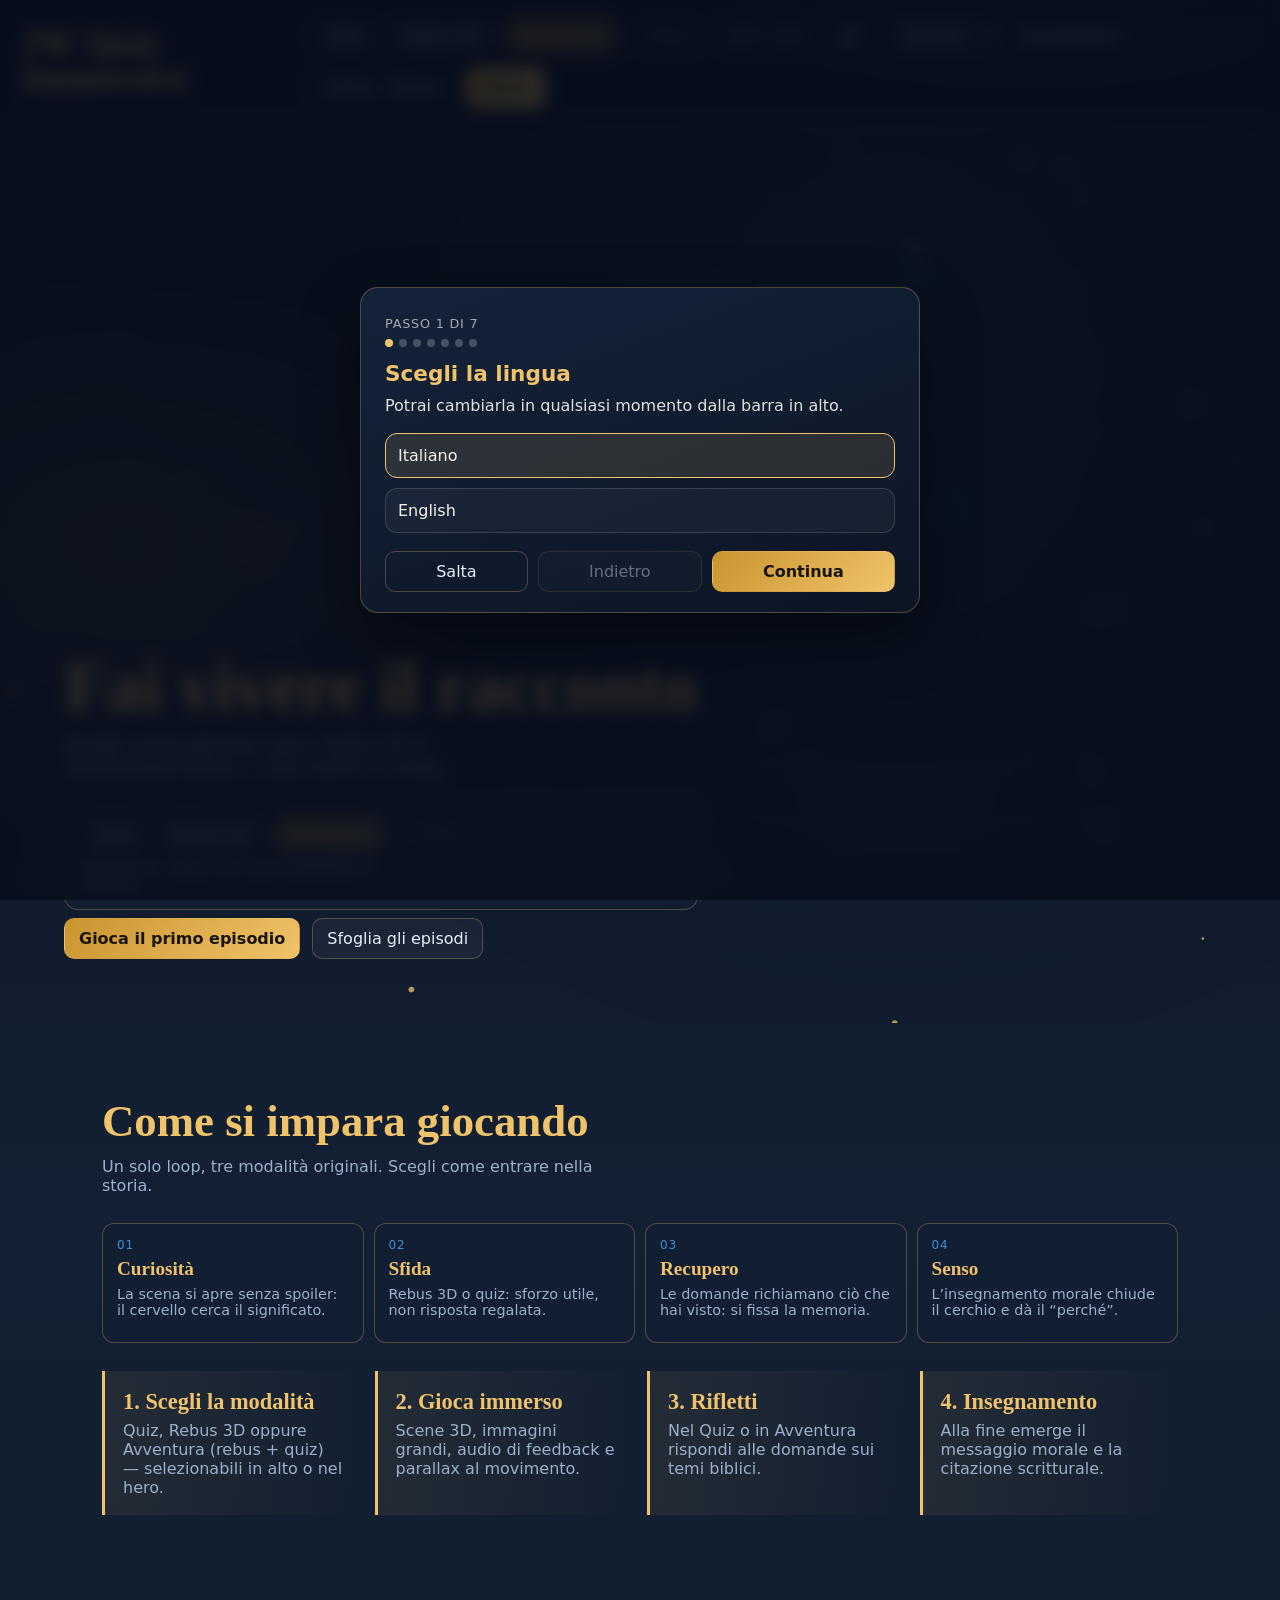
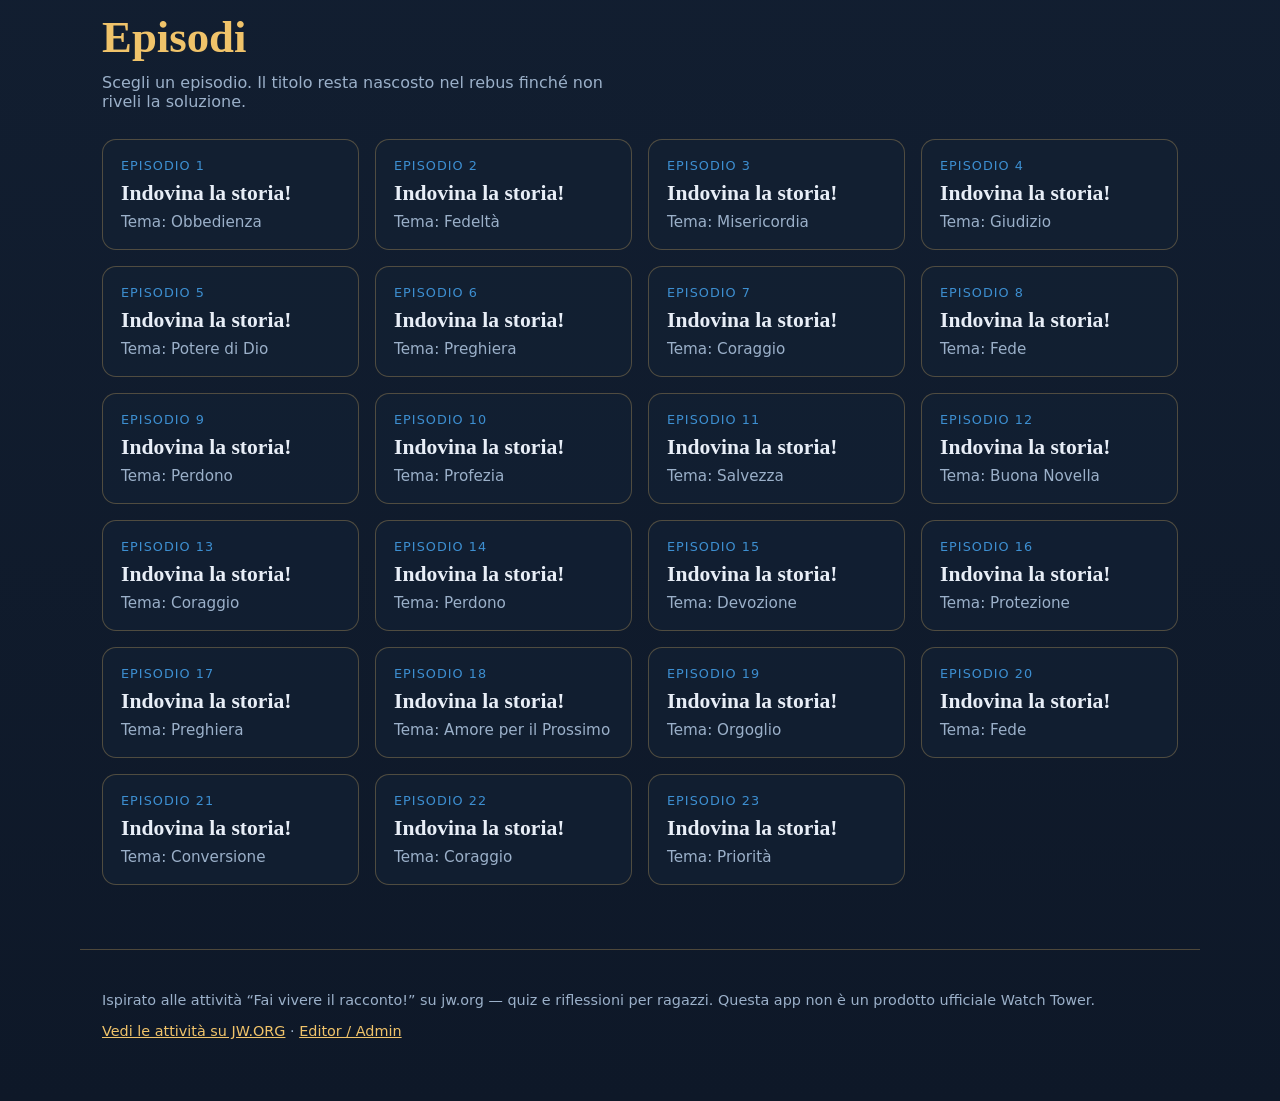
==== webapp/index.html @ 53f79b90 "feat(onboarding+brand): navigazione + identity cross-surface Co-authored-by: Cursor <cursoragent@cur" ====
<!DOCTYPE html>
<html lang="it">
<head>
  <meta charset="UTF-8" />
  <meta name="viewport" content="width=device-width, initial-scale=1.0" />
  <meta name="description" content="JW Quiz Immersive — storie bibliche animate, quiz e insegnamenti morali." />
  <link rel="icon" href="favicon.svg" type="image/svg+xml" />
  <title>JW Quiz Immersive</title>

  <!-- ========== FONTS — system stack (HITL B3:A, no CDN) ========== -->

  <!-- ========== IMPORT MAP — Three.js ESM via CDN ========== -->
  <script type="importmap">
  {
    "imports": {
      "three": "https://unpkg.com/three@0.160.0/build/three.module.js"
    }
  }
  </script>

  <style>
    /* ========== THEME TOKENS — customize palette here ========== */
    :root {
      --bg-deep: #0b1220;
      --bg-mid: #132033;
      --ink: #e8eef7;
      --muted: #9bb0c9;
      --brand: #f0c36a;
      --brand-soft: #d4a24a;
      --accent: #3d8fd1;
      --ok: #3cb371;
      --bad: #e05a5a;
      --line: rgba(240, 195, 106, 0.28);
      --panel: rgba(19, 32, 51, 0.82);
      --font-display: Georgia, "Times New Roman", serif;
      --font-body: system-ui, "Segoe UI", Roboto, sans-serif;
      --ease: cubic-bezier(0.22, 1, 0.36, 1);
      --max: 1120px;
    }

    * { box-sizing: border-box; }
    html { scroll-behavior: smooth; }
    body {
      margin: 0;
      color: var(--ink);
      font-family: var(--font-body);
      background:
        radial-gradient(1200px 700px at 80% -10%, rgba(61, 143, 209, 0.18), transparent 55%),
        radial-gradient(900px 600px at 10% 20%, rgba(240, 195, 106, 0.12), transparent 50%),
        linear-gradient(180deg, var(--bg-deep), var(--bg-mid) 45%, #0e1828);
      min-height: 100vh;
      overflow-x: hidden;
    }

    a { color: inherit; text-decoration: none; }
    button, select { font: inherit; }

    /* ========== LAYOUT ========== */
    .topnav {
      position: sticky;
      top: 0;
      z-index: 40;
      display: flex;
      gap: 12px;
      align-items: center;
      justify-content: space-between;
      padding: 14px 22px;
      backdrop-filter: blur(12px);
      background: rgba(11, 18, 32, 0.72);
      border-bottom: 1px solid var(--line);
    }
    .brand {
      font-family: var(--font-display);
      font-size: clamp(1.6rem, 3vw, 2.2rem);
      font-weight: 700;
      letter-spacing: 0.02em;
      color: var(--brand);
      line-height: 1;
    }
    .nav-actions { display: flex; gap: 10px; align-items: center; flex-wrap: wrap; }
    .select, .btn {
      border-radius: 10px;
      border: 1px solid var(--line);
      background: rgba(255,255,255,0.04);
      color: var(--ink);
      padding: 10px 14px;
      cursor: pointer;
      transition: transform 0.2s var(--ease), background 0.2s var(--ease), border-color 0.2s;
    }
    .btn:hover { transform: translateY(-1px); border-color: var(--brand); }
    .btn:active { transform: translateY(0); }
    .btn-primary {
      background: linear-gradient(135deg, #c9942e, #f0c36a);
      color: #1a1408;
      border-color: transparent;
      font-weight: 700;
    }
    .btn-ghost { background: transparent; }
    .btn:disabled { opacity: 0.45; cursor: not-allowed; transform: none; }

    /* ========== HERO ========== */
    .hero {
      position: relative;
      min-height: 100svh;
      display: grid;
      place-items: end start;
      padding: clamp(24px, 5vw, 64px);
      overflow: hidden;
    }
    #webglCanvas, #fallbackCanvas {
      position: absolute;
      inset: 0;
      width: 100%;
      height: 100%;
      display: block;
      z-index: 0;
    }
    #fallbackCanvas { display: none; }
    body.fallback-3d #webglCanvas { display: none; }
    body.fallback-3d #fallbackCanvas { display: block; }

    .hero-copy {
      position: relative;
      z-index: 2;
      max-width: 640px;
      animation: riseIn 0.9s var(--ease) both;
    }
    .hero-copy h1 {
      margin: 0 0 12px;
      font-family: var(--font-display);
      font-size: clamp(2.4rem, 7vw, 4.4rem);
      line-height: 0.98;
      color: var(--brand);
      text-shadow: 0 8px 40px rgba(0,0,0,0.45);
    }
    .hero-copy p {
      margin: 0 0 22px;
      font-size: clamp(1rem, 2.2vw, 1.2rem);
      color: var(--muted);
      max-width: 36ch;
    }
    .cta-row { display: flex; gap: 12px; flex-wrap: wrap; }

    /* ========== SECTIONS ========== */
    .section {
      position: relative;
      z-index: 2;
      max-width: var(--max);
      margin: 0 auto;
      padding: 72px 22px 24px;
    }
    .section h2 {
      margin: 0 0 10px;
      font-family: var(--font-display);
      font-size: clamp(2rem, 4vw, 2.8rem);
      color: var(--brand);
    }
    .section > .lead {
      margin: 0 0 28px;
      color: var(--muted);
      max-width: 52ch;
    }

    .story-grid {
      display: grid;
      grid-template-columns: repeat(auto-fill, minmax(240px, 1fr));
      gap: 16px;
    }
    .story-tile {
      appearance: none;
      text-align: left;
      padding: 18px;
      border-radius: 14px;
      border: 1px solid var(--line);
      background: var(--panel);
      color: var(--ink);
      cursor: pointer;
      opacity: 0;
      transform: translateY(24px);
      transition: transform 0.25s var(--ease), border-color 0.25s, background 0.25s;
    }
    .story-tile.is-visible {
      opacity: 1;
      transform: translateY(0);
      transition: opacity 0.6s var(--ease), transform 0.6s var(--ease), border-color 0.25s, background 0.25s;
    }
    .story-tile:hover {
      border-color: var(--brand);
      background: rgba(240, 195, 106, 0.08);
      transform: translateY(-3px);
    }
    .story-tile .ep {
      display: block;
      font-size: 0.8rem;
      letter-spacing: 0.08em;
      text-transform: uppercase;
      color: var(--accent);
      margin-bottom: 8px;
    }
    .story-tile strong {
      display: block;
      font-family: var(--font-display);
      font-size: 1.35rem;
      margin-bottom: 6px;
    }
    .story-tile .theme { color: var(--muted); font-size: 0.95rem; }

    .how-list {
      display: grid;
      gap: 14px;
      grid-template-columns: repeat(auto-fit, minmax(220px, 1fr));
    }
    .how-item {
      padding: 18px;
      border-left: 3px solid var(--brand);
      background: linear-gradient(90deg, rgba(240,195,106,0.08), transparent);
      opacity: 0;
      transform: translateX(-16px);
    }
    .how-item.is-visible {
      opacity: 1;
      transform: none;
      transition: opacity 0.7s var(--ease), transform 0.7s var(--ease);
    }
    .how-item h3 {
      margin: 0 0 6px;
      font-family: var(--font-display);
      font-size: 1.4rem;
      color: var(--brand);
    }
    .how-item p { margin: 0; color: var(--muted); }

    /* ========== REBUS 3D STAGE ========== */
    /* Board fills the theater 1fr row; camera (JS) fits all 8 plates. */
    .rebus-act {
      width: min(1280px, 100%);
      max-width: 100%;
      height: 100%;
      min-height: 0;
      align-self: stretch;
      display: grid;
      grid-template-rows: auto minmax(220px, 1fr) auto auto auto;
      gap: 10px;
      justify-items: stretch;
    }
    .rebus-act > .act {
      justify-self: center;
      width: min(52rem, 100%);
    }
    .rebus-act > .act h2 {
      font-size: clamp(1.15rem, 2.4vw, 1.75rem);
      margin: 0 0 4px;
    }
    .rebus-act > .act .scripture,
    .rebus-act > .act p { margin: 0; }
    .rebus-viewport {
      position: relative;
      width: 100%;
      height: 100%;
      min-height: 220px;
      border-radius: 18px;
      border: 1px solid var(--line);
      overflow: hidden;
      background:
        radial-gradient(600px 280px at 50% 20%, rgba(61,143,209,0.22), transparent 70%),
        rgba(0,0,0,0.35);
      box-shadow: inset 0 0 80px rgba(0,0,0,0.35);
    }
    .rebus-viewport::before {
      content: "";
      position: absolute;
      inset: 0;
      z-index: 0;
      background: url("assets/theater-atmosphere.png") center/cover no-repeat;
      opacity: 0.38;
      pointer-events: none;
      filter: saturate(1.05) contrast(1.05);
    }
    #rebusCanvas, #rebusFallback {
      position: absolute;
      inset: 0;
      width: 100%;
      height: 100%;
      z-index: 1;
    }
    #rebusCanvas {
      display: block;
      touch-action: none;
    }
    #rebusFallback { display: none; }
    .rebus-act.is-fallback #rebusCanvas { display: none; }
    .rebus-act.is-fallback #rebusFallback { display: grid; }
    #rebusFallback {
      grid-template-columns: repeat(4, minmax(0, 1fr));
      grid-template-rows: repeat(2, minmax(0, 1fr));
      gap: clamp(8px, 1.2vw, 16px);
      padding: clamp(10px, 1.8vw, 20px);
      touch-action: manipulation;
    }
    @media (max-width: 560px) {
      #rebusFallback {
        grid-template-columns: repeat(2, minmax(0, 1fr));
        grid-template-rows: repeat(4, minmax(0, 1fr));
      }
    }
    .rebus-card {
      min-width: 0;
      min-height: 0;
      width: 100%;
      height: 100%;
      border-radius: 14px;
      border: 1px solid var(--line);
      background: rgba(255,255,255,0.08);
      display: grid;
      place-items: center;
      cursor: pointer;
      overflow: hidden;
      transform-style: preserve-3d;
      animation: floatY 3s ease-in-out infinite;
      transition: transform 0.25s var(--ease), box-shadow 0.25s, border-color 0.25s;
    }
    .rebus-card:hover { border-color: var(--brand); transform: translateY(-4px) scale(1.04); }
    .rebus-card img {
      width: 88%;
      height: 88%;
      object-fit: contain;
      pointer-events: none;
      filter: contrast(1.08) saturate(1.12) drop-shadow(0 8px 16px rgba(0,0,0,0.35));
      image-rendering: auto;
    }
    .rebus-card.is-hint-pulse {
      border-color: #f0c36a;
      box-shadow: 0 0 0 2px rgba(240,195,106,0.35), 0 10px 28px rgba(240,195,106,0.25);
      animation: hintPulse 0.6s ease-in-out infinite alternate, floatY 3s ease-in-out infinite;
    }
    .rebus-card.is-reveal-pop { animation: revealPop 0.55s var(--ease) both; }
    @keyframes hintPulse {
      from { filter: brightness(1); }
      to { filter: brightness(1.25); }
    }
    @keyframes revealPop {
      0% { transform: scale(0.7) rotateY(70deg); opacity: 0.2; }
      100% { transform: scale(1) rotateY(0); opacity: 1; }
    }
    .rebus-toolbar {
      display: flex;
      flex-wrap: wrap;
      gap: 10px;
      justify-content: center;
      justify-self: center;
    }
    .btn-reveal { border-color: rgba(61,143,209,0.55); color: #9fd0ff; }
    .btn-hint { border-color: rgba(240,195,106,0.55); color: var(--brand); }
    .btn-solution { border-color: rgba(226,125,0,0.55); color: #ffb86b; }
    .rebus-caption {
      min-height: 1.4em;
      color: var(--muted);
      font-weight: 600;
      text-align: center;
      max-width: 52ch;
      justify-self: center;
    }
    .rebus-solution {
      width: min(720px, 100%);
      justify-self: center;
      text-align: left;
      padding: 14px 16px;
      border-radius: 12px;
      border: 1px solid var(--line);
      background: rgba(240,195,106,0.08);
      animation: riseIn 0.45s var(--ease) both;
    }
    .rebus-solution h3 { margin: 0 0 8px; color: var(--brand); font-family: var(--font-display); }
    .rebus-solution p { margin: 0 0 8px; color: var(--ink); }
    .rebus-solution .quote { color: var(--muted); font-style: italic; border-left: 3px solid var(--accent); padding-left: 10px; }

    /* ========== STORY THEATER (game stage) ========== */
    .theater {
      position: fixed;
      inset: 0;
      z-index: 60;
      display: none;
      grid-template-rows: auto 1fr auto;
      background:
        radial-gradient(800px 400px at 50% 0%, rgba(61,143,209,0.2), transparent 60%),
        rgba(8, 12, 20, 0.96);
      backdrop-filter: blur(8px);
    }
    .theater.is-open { display: grid; animation: fadeIn 0.35s var(--ease); }
    .theater-bar {
      display: flex;
      justify-content: space-between;
      gap: 12px;
      align-items: center;
      padding: 14px 18px;
      border-bottom: 1px solid var(--line);
      flex-wrap: wrap;
    }
    .theater-meta { color: var(--muted); font-size: 0.95rem; }
    .theater-meta strong { color: var(--brand); }
    .progress-track {
      height: 4px;
      background: rgba(255,255,255,0.08);
      border-radius: 999px;
      overflow: hidden;
      width: min(280px, 40vw);
    }
    .progress-fill {
      height: 100%;
      width: 0%;
      background: linear-gradient(90deg, var(--accent), var(--brand));
      transition: width 0.4s var(--ease);
    }

    .theater-stage {
      position: relative;
      overflow: auto;
      min-height: 0;
      padding: 12px 14px 16px;
      display: grid;
      justify-items: center;
      align-items: start;
    }
    .theater-stage.is-rebus {
      overflow: hidden;
      align-items: stretch;
    }
    .act {
      width: min(720px, 100%);
      text-align: center;
      animation: riseIn 0.55s var(--ease) both;
    }
    .act h2 {
      margin: 0 0 10px;
      font-family: var(--font-display);
      font-size: clamp(1.8rem, 4vw, 2.6rem);
      color: var(--brand);
    }
    .act .scripture {
      color: var(--accent);
      margin: 0 0 16px;
      font-size: 0.95rem;
      letter-spacing: 0.04em;
    }
    .act p { color: var(--muted); line-height: 1.55; margin: 0 0 18px; }

    .symbol-orbit {
      position: relative;
      width: min(320px, 70vw);
      height: min(320px, 70vw);
      margin: 10px auto 24px;
      border-radius: 50%;
      border: 1px dashed rgba(240,195,106,0.25);
    }
    .symbol {
      position: absolute;
      top: 50%;
      left: 50%;
      width: 56px;
      height: 56px;
      margin: -28px;
      border-radius: 14px;
      display: grid;
      place-items: center;
      font-size: 1.6rem;
      background: rgba(255,255,255,0.06);
      border: 1px solid var(--line);
      animation: floatY 3.2s ease-in-out infinite;
      will-change: transform;
    }

    .choices { display: grid; gap: 10px; margin-top: 8px; }
    .choice {
      text-align: left;
      padding: 14px 16px;
      border-radius: 12px;
      border: 1px solid var(--line);
      background: rgba(255,255,255,0.04);
      color: var(--ink);
      cursor: pointer;
      transition: border-color 0.2s, background 0.2s, transform 0.2s var(--ease);
    }
    .choice:hover:not(:disabled) {
      border-color: var(--brand);
      transform: translateX(4px);
    }
    .choice.is-correct {
      border-color: var(--ok);
      background: rgba(60, 179, 113, 0.15);
    }
    .choice.is-wrong {
      border-color: var(--bad);
      background: rgba(224, 90, 90, 0.12);
    }
    .feedback {
      min-height: 1.4em;
      margin: 14px 0 0;
      font-weight: 600;
    }
    .feedback.ok { color: var(--ok); }
    .feedback.bad { color: var(--bad); }

    .moral-box {
      margin-top: 18px;
      padding: 18px;
      border-radius: 14px;
      border: 1px solid var(--line);
      background: linear-gradient(160deg, rgba(240,195,106,0.12), rgba(61,143,209,0.08));
      text-align: left;
    }
    .moral-box h3 {
      margin: 0 0 8px;
      font-family: var(--font-display);
      color: var(--brand);
      font-size: 1.45rem;
    }
    .moral-box blockquote {
      margin: 12px 0 0;
      padding-left: 12px;
      border-left: 3px solid var(--accent);
      color: var(--muted);
      font-style: italic;
    }

    .theater-footer {
      display: flex;
      justify-content: space-between;
      gap: 12px;
      flex-wrap: wrap;
      padding: 14px 18px;
      border-top: 1px solid var(--line);
      background: rgba(0,0,0,0.25);
    }
    .score-chip {
      display: inline-flex;
      gap: 8px;
      align-items: center;
      padding: 8px 12px;
      border-radius: 999px;
      border: 1px solid var(--line);
      color: var(--brand);
      font-weight: 700;
    }
    .hud-chip {
      font-size: 0.85rem;
      color: var(--muted);
      border: 1px solid var(--line);
      border-radius: 999px;
      padding: 6px 12px;
      white-space: nowrap;
    }
    .story-tile.is-done { border-color: rgba(60, 179, 113, 0.55); }
    .story-tile .stars-mini { display: block; margin-top: 8px; color: var(--brand); letter-spacing: 0.08em; }
    .loop-rail {
      display: grid;
      grid-template-columns: repeat(4, minmax(0, 1fr));
      gap: 10px;
      margin: 0 0 28px;
    }
    .loop-step {
      padding: 14px;
      border-radius: 12px;
      border: 1px solid var(--line);
      background: var(--panel);
      min-height: 7.5rem;
    }
    .loop-step span {
      display: block;
      font-size: 0.75rem;
      letter-spacing: 0.08em;
      text-transform: uppercase;
      color: var(--accent);
      margin-bottom: 6px;
    }
    .loop-step strong { color: var(--brand); font-family: var(--font-display); font-size: 1.2rem; }
    .loop-step p { margin: 6px 0 0; color: var(--muted); font-size: 0.9rem; }
    @media (max-width: 800px) {
      .loop-rail { grid-template-columns: 1fr 1fr; }
    }

    .footer {
      max-width: var(--max);
      margin: 40px auto 0;
      padding: 28px 22px 48px;
      color: var(--muted);
      font-size: 0.9rem;
      border-top: 1px solid var(--line);
    }
    .footer a { color: var(--brand); text-decoration: underline; }

    /* ========== MODE SELECTOR ========== */
    .mode-switch {
      display: flex;
      gap: 8px;
      flex-wrap: wrap;
      align-items: center;
    }
    .mode-btn {
      border-radius: 999px;
      border: 1px solid var(--line);
      background: rgba(255,255,255,0.04);
      color: var(--muted);
      padding: 8px 14px;
      cursor: pointer;
      font-weight: 600;
      font-size: 0.92rem;
      transition: background 0.2s, color 0.2s, border-color 0.2s, transform 0.2s var(--ease);
    }
    .mode-btn:hover { border-color: var(--brand); color: var(--ink); }
    .mode-btn.is-active {
      background: linear-gradient(135deg, rgba(201,148,46,0.35), rgba(240,195,106,0.25));
      border-color: var(--brand);
      color: var(--brand);
    }
    .mode-panel {
      margin: 18px 0 8px;
      padding: 14px 16px;
      border: 1px solid var(--line);
      border-radius: 14px;
      background: rgba(19, 32, 51, 0.65);
      max-width: 640px;
    }
    .mode-panel p {
      margin: 8px 0 0;
      color: var(--muted);
      font-size: 0.95rem;
    }
    .sound-btn.is-muted { opacity: 0.55; }

    @keyframes riseIn {
      from { opacity: 0; transform: translateY(22px); }
      to { opacity: 1; transform: none; }
    }
    @keyframes fadeIn {
      from { opacity: 0; }
      to { opacity: 1; }
    }
    @keyframes floatY {
      0%, 100% { transform: translateY(0); }
      50% { transform: translateY(-10px); }
    }

    @media (max-width: 640px) {
      .topnav { padding: 12px 14px; }
      .hero { place-items: end stretch; min-height: 92svh; }
      .symbol { width: 48px; height: 48px; margin: -24px; font-size: 1.3rem; }
    }

    html.onb-reduce-motion *, html.onb-reduce-motion *::before, html.onb-reduce-motion *::after {
      animation-duration: 0.01ms !important;
      animation-iteration-count: 1 !important;
      transition-duration: 0.01ms !important;
    }
    @media (prefers-reduced-motion: reduce) {
      html { scroll-behavior: auto; }
      *, *::before, *::after {
        animation-duration: 0.01ms !important;
        animation-iteration-count: 1 !important;
        transition-duration: 0.01ms !important;
      }
    }

    /* ----- Onboarding overlay ----- */
    .onb-overlay {
      position: fixed; inset: 0; z-index: 12000;
      background: rgba(8, 14, 28, 0.82);
      backdrop-filter: blur(8px);
      display: none; align-items: center; justify-content: center;
      padding: 24px;
    }
    .onb-overlay.is-open { display: flex; }
    .onb-card {
      width: min(560px, 100%);
      background: linear-gradient(160deg, #14233a 0%, #0c1524 100%);
      border: 1px solid rgba(240,195,106,0.28);
      border-radius: 18px;
      padding: 28px 24px 20px;
      color: #f4f1ea;
      box-shadow: 0 24px 60px rgba(0,0,0,0.45);
    }
    .onb-card h2 { margin: 0 0 8px; font-size: 1.35rem; color: #f0c36a; }
    .onb-card p { margin: 0 0 16px; line-height: 1.45; opacity: 0.92; }
    .onb-step { font-size: 0.8rem; letter-spacing: 0.06em; text-transform: uppercase; opacity: 0.65; margin-bottom: 8px; }
    .onb-dots { display: flex; gap: 6px; margin-bottom: 14px; }
    .onb-dots span {
      width: 8px; height: 8px; border-radius: 50%;
      background: rgba(255,255,255,0.22);
    }
    .onb-dots span.is-active { background: #f0c36a; }
    .onb-dots span.is-done { background: rgba(240,195,106,0.55); }
    .onb-actions { display: flex; flex-wrap: wrap; gap: 10px; margin-top: 18px; }
    .onb-actions .btn { flex: 1 1 auto; min-width: 120px; }
    .onb-actions .btn:disabled { opacity: 0.4; cursor: not-allowed; }
    .onb-lang, .onb-modes, .onb-prefs { display: grid; gap: 10px; }
    .onb-modes { grid-template-columns: 1fr; }
    @media (min-width: 520px) { .onb-modes { grid-template-columns: repeat(3, 1fr); } }
    .onb-choice {
      border: 1px solid rgba(255,255,255,0.14);
      background: rgba(255,255,255,0.04);
      border-radius: 12px; padding: 12px; cursor: pointer; text-align: left; color: inherit;
    }
    .onb-choice.is-selected { border-color: #f0c36a; background: rgba(240,195,106,0.12); }
    .onb-input {
      width: 100%; padding: 10px 12px; border-radius: 10px;
      border: 1px solid rgba(255,255,255,0.2); background: rgba(0,0,0,0.25); color: #fff;
    }
    .onb-tut-board {
      display: grid; grid-template-columns: repeat(3, 1fr); gap: 8px; margin: 12px 0;
    }
    .onb-tut-slot {
      aspect-ratio: 1; border-radius: 10px; background: rgba(255,255,255,0.06);
      border: 1px dashed rgba(255,255,255,0.25);
      display: flex; align-items: center; justify-content: center; overflow: hidden;
    }
    .onb-tut-slot img { width: 100%; height: 100%; object-fit: cover; }
    .onb-tut-slot.is-empty::after { content: "?"; opacity: 0.45; font-size: 1.4rem; }
    .onb-stars { letter-spacing: 0.12em; color: #f0c36a; margin: 8px 0; font-size: 1.1rem; }
    .onb-tut-toolbar { display: flex; flex-wrap: wrap; gap: 8px; }

    /* ========== CHALLENGE (Sfida locale) ========== */
    .ch-overlay {
      position: fixed; inset: 0; z-index: 55;
      display: none; align-items: flex-start; justify-content: center;
      padding: 72px 16px 24px;
      background: rgba(8, 12, 22, 0.88);
      backdrop-filter: blur(10px);
      overflow-y: auto;
    }
    .ch-overlay.is-open { display: flex; }
    .ch-panel {
      width: min(920px, 100%);
      background: var(--panel);
      border: 1px solid var(--line);
      border-radius: 16px;
      padding: 22px 24px 28px;
      box-shadow: 0 24px 60px rgba(0,0,0,0.45);
    }
    .ch-panel h2 {
      font-family: var(--font-display);
      margin: 0 0 8px;
      font-size: clamp(1.6rem, 3vw, 2.1rem);
      color: var(--brand);
    }
    .ch-lead { color: var(--muted); margin: 0 0 18px; }
    .ch-row { display: flex; flex-wrap: wrap; gap: 10px; align-items: center; margin: 10px 0; }
    .ch-players { display: grid; gap: 8px; margin: 12px 0 18px; }
    .ch-player-row {
      display: grid; grid-template-columns: 88px 1fr; gap: 8px; align-items: center;
    }
    .ch-player-row label { color: var(--muted); font-size: 0.9rem; }
    .ch-player-row input, .ch-select, .ch-timer-input {
      width: 100%; padding: 10px 12px; border-radius: 10px;
      border: 1px solid rgba(255,255,255,0.18);
      background: rgba(0,0,0,0.28); color: var(--ink);
    }
    .ch-seq { display: flex; flex-wrap: wrap; gap: 10px; margin: 8px 0 14px; }
    .ch-seq label {
      display: inline-flex; align-items: center; gap: 6px;
      padding: 8px 12px; border-radius: 999px;
      border: 1px solid rgba(255,255,255,0.16);
      background: rgba(0,0,0,0.2); cursor: pointer;
    }
    .ch-seq label.is-active { border-color: var(--brand); color: var(--brand); }
    .ch-timers {
      display: flex; flex-wrap: wrap; gap: 10px; margin: 12px 0 16px;
    }
    .ch-timer-chip {
      min-width: 110px; padding: 10px 12px; border-radius: 12px;
      background: rgba(0,0,0,0.3); border: 1px solid rgba(255,255,255,0.14);
      text-align: center;
    }
    .ch-timer-chip .ch-t-name { display: block; font-size: 0.85rem; color: var(--muted); }
    .ch-timer-chip .ch-t-sec {
      font-family: var(--font-display); font-size: 1.6rem; color: var(--brand);
    }
    .ch-timer-chip.is-done { opacity: 0.55; }
    .ch-timer-chip.is-ok { border-color: var(--ok); }
    .ch-timer-chip.is-bad { border-color: var(--bad); }
    .ch-q { margin: 12px 0; font-size: 1.15rem; }
    .ch-answers { display: grid; gap: 8px; margin: 12px 0; }
    .ch-answers button {
      text-align: left; padding: 12px 14px; border-radius: 12px;
      border: 1px solid rgba(255,255,255,0.18);
      background: rgba(0,0,0,0.25); color: var(--ink); cursor: pointer;
    }
    .ch-answers button:hover { border-color: var(--brand); }
    .ch-answers button:disabled { opacity: 0.5; cursor: default; }
    .ch-rebus-board {
      display: grid; grid-template-columns: repeat(3, 1fr); gap: 8px; margin: 12px 0;
    }
    .ch-rebus-slot {
      aspect-ratio: 1; border-radius: 10px; overflow: hidden;
      background: rgba(255,255,255,0.06); border: 1px dashed rgba(255,255,255,0.22);
      display: flex; align-items: center; justify-content: center;
    }
    .ch-rebus-slot img { width: 100%; height: 100%; object-fit: cover; }
    .ch-rebus-slot.is-empty::after { content: "?"; opacity: 0.4; font-size: 1.4rem; }
    .ch-board { margin: 12px 0; }
    .ch-board ol { margin: 0; padding-left: 1.2rem; }
    .ch-board li { margin: 6px 0; }
    .ch-board .ch-me { color: var(--brand); }
    .mode-btn.ch-toggle { margin-left: 6px; }
    .mode-btn.ch-toggle.is-active { background: rgba(240,195,106,0.22); }
    .mode-btn.ch-toggle:disabled { opacity: 0.35; cursor: not-allowed; }

  </style>
</head>
<body>
  <!-- ========== TOP NAV ========== -->
  <header class="topnav">
    <div class="brand" data-i18n="brand">JW Quiz Immersive</div>
    <div class="nav-actions">
      <div class="mode-switch" id="modeSwitchNav" role="radiogroup" aria-label="Game mode"></div>
      <div class="hud-chip" id="hudProgress" title="Progresso">0/23 · 0 XP</div>
      <button id="btnSound" class="btn btn-ghost sound-btn" type="button" data-i18n="soundOn" title="Audio">🔊</button>
      <select id="langSelect" class="select" aria-label="Language" title="Language"></select>
      <button id="btnSettings" class="btn btn-ghost" type="button" data-i18n="onb_settings">Impostazioni</button>
      <a class="btn btn-ghost" href="classic.html" data-i18n="classicMode">Editor / Admin</a>
      <button id="btnStartStories" class="btn btn-primary" type="button" data-i18n="startJourney">Inizia il viaggio</button>
    </div>
  </header>

  <!-- ========== HERO — 3D particle canvas ========== -->
  <section class="hero" id="hero">
    <canvas id="webglCanvas" aria-hidden="true"></canvas>
    <canvas id="fallbackCanvas" aria-hidden="true"></canvas>
    <div class="hero-copy">
      <h1 data-i18n="heroTitle">Fai vivere il racconto</h1>
      <p data-i18n="heroLead">Tre modalità di gioco: Quiz, Rebus 3D o Avventura completa — immersiva, con audio e scene animate.</p>
      <div class="mode-panel">
        <div class="mode-switch" id="modeSwitchHero" role="radiogroup" aria-label="Game mode"></div>
        <p id="modeHelp" data-i18n="modeHelpJourney">Avventura: rebus 3D e poi domande di rinforzo.</p>
      </div>
      <div class="cta-row">
        <button id="btnHeroPlay" class="btn btn-primary" type="button" data-i18n="playFirst">Gioca il primo episodio</button>
        <a class="btn" href="#stories" data-i18n="browseStories">Sfoglia gli episodi</a>
      </div>
    </div>
  </section>

  <!-- ========== HOW IT WORKS ========== -->
  <section class="section" id="how">
    <h2 data-i18n="howTitle">Come si impara giocando</h2>
    <p class="lead" data-i18n="howLead">Un solo loop, tre modalità originali. Scegli come entrare nella storia.</p>
    <div class="loop-rail">
      <article class="loop-step reveal">
        <span>01</span>
        <strong data-i18n="loop1Title">Curiosità</strong>
        <p data-i18n="loop1Body">La scena si apre senza spoiler: il cervello cerca il significato.</p>
      </article>
      <article class="loop-step reveal">
        <span>02</span>
        <strong data-i18n="loop2Title">Sfida</strong>
        <p data-i18n="loop2Body">Rebus 3D o quiz: sforzo utile, non risposta regalata.</p>
      </article>
      <article class="loop-step reveal">
        <span>03</span>
        <strong data-i18n="loop3Title">Recupero</strong>
        <p data-i18n="loop3Body">Le domande richiamano ciò che hai visto: si fissa la memoria.</p>
      </article>
      <article class="loop-step reveal">
        <span>04</span>
        <strong data-i18n="loop4Title">Senso</strong>
        <p data-i18n="loop4Body">L’insegnamento morale chiude il cerchio e dà il “perché”.</p>
      </article>
    </div>
    <div class="how-list">
      <article class="how-item reveal">
        <h3 data-i18n="how1Title">1. Immersione</h3>
        <p data-i18n="how1Body">Simboli fluttuanti e una breve narrazione aprono la scena biblica.</p>
      </article>
      <article class="how-item reveal">
        <h3 data-i18n="howRebusTitle">2. Rebus 3D</h3>
        <p data-i18n="howRebusBody">Le immagini del rebus fluttuano in scena 3D: rivelale, usa l’indizio, indovina la storia.</p>
      </article>
      <article class="how-item reveal">
        <h3 data-i18n="how2Title">3. Quiz</h3>
        <p data-i18n="how2Body">Domande a scelta multipla su fatti, scelte e lezioni della storia.</p>
      </article>
      <article class="how-item reveal">
        <h3 data-i18n="how3Title">4. Insegnamento</h3>
        <p data-i18n="how3Body">Alla fine emerge il messaggio morale e la citazione scritturale.</p>
      </article>
    </div>
  </section>

  <!-- ========== STORY CATALOG ========== -->
  <section class="section" id="stories">
    <h2 data-i18n="storiesTitle">Episodi animati</h2>
    <p class="lead" data-i18n="storiesLead">Scegli una storia. Titolo e soluzione restano nascosti nel rebus classico; qui giochi in modalità immersiva Q&amp;A.</p>
    <div id="storyGrid" class="story-grid"></div>
  </section>

  <footer class="footer">
    <p data-i18n="footerNote">Ispirato alle attività “Fai vivere il racconto!” su jw.org — quiz e riflessioni per ragazzi. Questa app non è un prodotto ufficiale Watch Tower.</p>
    <p><a href="https://www.jw.org/it/cosa-dice-la-Bibbia/ragazzi/fai-vivere-il-racconto/" target="_blank" rel="noopener noreferrer" data-i18n="jwLink">Vedi le attività su JW.ORG</a> · <a href="classic.html" data-i18n="classicMode">Editor / Admin</a></p>
  </footer>

  <!-- ========== STORY THEATER OVERLAY ========== -->
  <div id="theater" class="theater" role="dialog" aria-modal="true" aria-labelledby="theaterTitle">
    <div class="theater-bar">
      <div class="theater-meta">
        <strong id="theaterTitle">—</strong>
        <span id="theaterStepLabel"></span>
      </div>
      <div class="progress-track" aria-hidden="true"><div id="progressFill" class="progress-fill"></div></div>
      <button id="btnCloseTheater" class="btn btn-ghost" type="button" data-i18n="close">Chiudi</button>
    </div>
    <div class="theater-stage" id="theaterStage"></div>
    <div class="theater-footer">
      <div class="score-chip" id="scoreChip">★ 0</div>
      <div class="cta-row">
        <button id="btnTheaterBack" class="btn" type="button" data-i18n="back">Indietro</button>
        <button id="btnTheaterNext" class="btn btn-primary" type="button" data-i18n="continue">Continua</button>
        <a id="btnOpenRebus" class="btn" href="classic.html" data-i18n="openRebus">Apri editor classico</a>
      </div>
    </div>
  </div>

  <!-- ========== ONBOARDING OVERLAY ========== -->
  <div id="onboardingOverlay" class="onb-overlay" role="dialog" aria-modal="true" aria-labelledby="onbTitle" hidden>
    <div class="onb-card" id="onbCard"></div>
  </div>

  <!-- ========== CHALLENGE (Sfida locale 2–8) ========== -->
  <div id="challenge-lobby" class="ch-overlay" role="dialog" aria-modal="true" aria-labelledby="chLobbyTitle" hidden>
    <div class="ch-panel">
      <h2 id="chLobbyTitle" data-i18n="ch_lobbyTitle">Sfida locale</h2>
      <p class="ch-lead" data-i18n="ch_lobbyLead">2–8 giocatori sullo stesso dispositivo. Nessun titolo spoiler in lobby.</p>
      <div id="chPlayerSlots" class="ch-players"></div>
      <div class="ch-row">
        <label for="chTimerSec"><span data-i18n="ch_timer">Timer (s)</span></label>
        <input id="chTimerSec" class="ch-timer-input" type="number" min="10" max="30" value="15" style="width:88px" />
      </div>
      <p data-i18n="ch_seqLabel">Sequenza episodi</p>
      <div class="ch-seq" id="chSeqRadios" role="radiogroup">
        <label class="is-active"><input type="radio" name="chSeq" value="preset" checked /> <span data-i18n="ch_seqPreset">Preset 1–2–3</span></label>
        <label><input type="radio" name="chSeq" value="mixed" /> <span data-i18n="ch_seqMixed">Misto (3 random)</span></label>
        <label><input type="radio" name="chSeq" value="single" /> <span data-i18n="ch_seqSingle">Singolo</span></label>
      </div>
      <div class="ch-row" id="chSingleWrap" hidden>
        <label for="chSingleEp" data-i18n="ch_pickEpisode">Episodio</label>
        <select id="chSingleEp" class="ch-select"></select>
      </div>
      <div class="ch-row">
        <button id="chBtnStart" class="btn btn-primary" type="button" data-i18n="ch_start">Avvia sfida</button>
        <button id="chBtnExitLobby" class="btn" type="button" data-i18n="ch_exit">Esci</button>
      </div>
      <p id="chLobbyErr" class="ch-lead" style="color:var(--bad)" hidden></p>
    </div>
  </div>

  <div id="challenge-round" class="ch-overlay" role="dialog" aria-modal="true" aria-labelledby="chRoundTitle" hidden>
    <div class="ch-panel">
      <h2 id="chRoundTitle">—</h2>
      <p id="chRoundMeta" class="ch-lead"></p>
      <div id="chTimers" class="ch-timers" aria-live="polite"></div>
      <div id="chRebusTools" class="ch-row" hidden>
        <button id="chBtnReveal" class="btn" type="button" data-i18n="revealTwo">Rivela 2 immagini</button>
        <button id="chBtnHint" class="btn" type="button" data-i18n="showHint">Mostra indizio</button>
      </div>
      <div id="chRebusBoard" class="ch-rebus-board" hidden></div>
      <p id="chHintLine" class="ch-lead" hidden></p>
      <p id="chQuestion" class="ch-q"></p>
      <div class="ch-row">
        <label for="chActivePlayer" data-i18n="ch_answering">Sta rispondendo</label>
        <select id="chActivePlayer" class="ch-select" style="max-width:220px"></select>
      </div>
      <div id="chAnswers" class="ch-answers"></div>
      <div class="ch-row">
        <button id="chBtnForceClose" class="btn" type="button" data-i18n="ch_skipWait">Chiudi round</button>
      </div>
    </div>
  </div>

  <div id="challenge-leaderboard" class="ch-overlay" role="dialog" aria-modal="true" aria-labelledby="chBoardTitle" hidden>
    <div class="ch-panel">
      <h2 id="chBoardTitle" data-i18n="ch_leaderboard">Classifica</h2>
      <p id="chBoardMeta" class="ch-lead"></p>
      <div id="chSolutionBox" class="ch-lead"></div>
      <div id="chBoardList" class="ch-board"></div>
      <div class="ch-row">
        <button id="chBtnNextRound" class="btn btn-primary" type="button" data-i18n="ch_nextRound">Round successivo</button>
        <button id="chBtnNew" class="btn" type="button" data-i18n="ch_new">Nuova sfida</button>
        <button id="chBtnExitBoard" class="btn" type="button" data-i18n="ch_exit">Esci</button>
      </div>
    </div>
  </div>

  <!-- Rebus PNG keys from shared catalog (same as classic webapp) -->
  <script src="stories.js"></script>

  <script type="module">
    /* ========================================================================
     * SECTION: I18N — Italian (full) + English
     * Customize strings here. Italian is the source of truth.
     * ======================================================================== */
    const LANGS = ["it", "en"];
    const LANG_STORAGE_KEY = "jwquiz_immersive_lang_v1";

    const UI = {
      it: {
        brand: "JW Quiz Immersive",
        langLabel: "Lingua",
        classicMode: "Editor / Admin",
        startJourney: "Inizia",
        heroTitle: "Fai vivere il racconto",
        heroLead: "Scegli come giocare: quiz, rebus 3D o l'avventura intera — con scene e audio.",
        modeQuiz: "Quiz",
        modeRebus: "Rebus 3D",
        modeJourney: "Avventura",
        modeHelpQuiz: "Solo domande e risposte con insegnamento morale.",
        modeHelpRebus: "Solo rebus 3D immersivo: rivela, indizio, soluzione.",
        modeHelpJourney: "Avventura: rebus 3D e poi domande di rinforzo.",
        soundOn: "Audio on",
        soundOff: "Audio off",
        playFirst: "Gioca il primo episodio",
        browseStories: "Sfoglia gli episodi",
        howTitle: "Come si impara giocando",
        howLead: "Un solo loop, tre modalità originali. Scegli come entrare nella storia.",
        loop1Title: "Curiosità",
        loop1Body: "La scena si apre senza spoiler: il cervello cerca il significato.",
        loop2Title: "Sfida",
        loop2Body: "Rebus 3D o quiz: sforzo utile, non risposta regalata.",
        loop3Title: "Recupero",
        loop3Body: "Le domande richiamano ciò che hai visto: si fissa la memoria.",
        loop4Title: "Senso",
        loop4Body: "L’insegnamento morale chiude il cerchio e dà il “perché”.",
        hudLabel: "Progresso",
        how1Title: "1. Scegli la modalità",
        how1Body: "Quiz, Rebus 3D oppure Avventura (rebus + quiz) — selezionabili in alto o nel hero.",
        howRebusTitle: "2. Gioca immerso",
        howRebusBody: "Scene 3D, immagini grandi, audio di feedback e parallax al movimento.",
        how2Title: "3. Rifletti",
        how2Body: "Nel Quiz o in Avventura rispondi alle domande sui temi biblici.",
        how3Title: "4. Insegnamento",
        how3Body: "Alla fine emerge il messaggio morale e la citazione scritturale.",
        storiesTitle: "Episodi",
        storiesLead: "Scegli un episodio. Il titolo resta nascosto nel rebus finché non riveli la soluzione.",
        footerNote: "Ispirato alle attività “Fai vivere il racconto!” su jw.org — quiz e riflessioni per ragazzi. Questa app non è un prodotto ufficiale Watch Tower.",
        jwLink: "Vedi le attività su JW.ORG",
        close: "Chiudi",
        back: "Indietro",
        continue: "Continua",
        openRebus: "Apri editor classico",
        episode: "Episodio",
        theme: "Tema",
        actIntro: "Scena",
        actRebus: "Rebus 3D",
        actQuiz: "Quiz",
        actMoral: "Insegnamento",
        guessStory: "Indovina la storia!",
        correct: "Bene! Continua.",
        incorrect: "Quasi — rifletti e vai avanti.",
        scoreLabel: "Stelle scena",
        play: "Gioca",
        moralHeading: "Cosa impariamo",
        finished: "Scena completata",
        pickAnswer: "Scegli una risposta per continuare.",
        revealTwo: "Rivela 2 immagini",
        hideTwo: "Nascondi 2 immagini",
        showHint: "Mostra indizio",
        hideHint: "Nascondi indizio",
        revealSolution: "Rivela soluzione",
        hideSolution: "Nascondi soluzione",
        captionDefault: "Tocca un’immagine fluttuante per un indizio breve",
        captionPrefix: "Indicazione",
        needSolution: "Rivela la soluzione del rebus per continuare.",

        onb_skip: "Salta",
        onb_next: "Continua",
        onb_back: "Indietro",
        onb_stepOf: "Passo {n} di 7",
        onb_langTitle: "Scegli la lingua",
        onb_langBody: "Potrai cambiarla in qualsiasi momento dalla barra in alto.",
        onb_discTitle: "Avviso importante",
        onb_discBody: "Questa app è didattica e non ufficiale. Ci ispiriamo allo stile di jw.org — il link ufficiale è in fondo.",
        onb_discCta: "Ho capito, continua",
        onb_nameTitle: "Come ti chiami? (opzionale)",
        onb_nameBody: "Max 20 caratteri. Se salti, useremo “Ospite”.",
        onb_namePlaceholder: "Il tuo nome",
        onb_guest: "Ospite",
        onb_modeTitle: "Come vuoi giocare?",
        onb_modeBody: "Puoi cambiare modalità anche dopo, dalla barra.",
        onb_tutTitle: "Prova il rebus (senza spoiler)",
        onb_tutBody: "Rivela le immagini nascoste, mostra l’indizio, poi nascondi. Le stelle non risalgono quando nascondi (policy A).",
        onb_tutCta: "Ho capito, gioca",
        onb_prefTitle: "Preferenze",
        onb_prefAudio: "Audio di gioco",
        onb_prefMotion: "Riduci movimento",
        onb_finalTitle: "Sei pronto",
        onb_finalBody: "Inizia dall’episodio 1 oppure esplora liberamente la griglia.",
        onb_startEp1: "Inizia Ep 1",
        onb_explore: "Esplora libero",
        onb_settings: "Impostazioni",
        onb_resetLocal: "Cancella i miei dati locali",
        onb_resetConfirm: "Cancellare progressi, nome e preferenze locali? (la sessione admin non viene toccata)",
        onb_resetDone: "Dati locali cancellati. Ricarica per rivedere l’introduzione.",
        onb_tutHintCaption: "Un indizio generico: osserva i dettagli nascosti.",
        reducedMotionNote: "Modalità leggera attiva (mobile / risparmio).",

        ch_toggle: "Sfida",
        ch_lobbyTitle: "Sfida locale",
        ch_lobbyLead: "2–8 giocatori sullo stesso dispositivo. Nessun titolo spoiler in lobby.",
        ch_timer: "Timer (s)",
        ch_seqLabel: "Sequenza episodi",
        ch_seqPreset: "Preset 1–2–3",
        ch_seqMixed: "Misto (3 random)",
        ch_seqSingle: "Singolo",
        ch_pickEpisode: "Episodio",
        ch_start: "Avvia sfida",
        ch_exit: "Esci",
        ch_player: "Giocatore",
        ch_host: "Host",
        ch_needPlayers: "Servono almeno 2 nomi validi.",
        ch_answering: "Sta rispondendo",
        ch_skipWait: "Chiudi round",
        ch_leaderboard: "Classifica",
        ch_nextRound: "Round successivo",
        ch_new: "Nuova sfida",
        ch_first: "Primo!",
        ch_streak: "Streak",
        ch_roundOf: "Round {n} di {total}",
        ch_xp: "XP",
        ch_solution: "Soluzione",
        ch_moral: "Morale",
        ch_final: "Classifica finale",
        ch_timeout: "Tempo scaduto",
        ch_done: "Risposto"
      },
      en: {
        brand: "JW Quiz Immersive",
        langLabel: "Language",
        classicMode: "Editor / Admin",
        startJourney: "Start",
        heroTitle: "Bring the account to life",
        heroLead: "Pick how to play: quiz, 3D rebus, or the full adventure — with scenes and audio.",
        modeQuiz: "Quiz",
        modeRebus: "3D Rebus",
        modeJourney: "Adventure",
        modeHelpQuiz: "Questions and answers only, with a moral teaching.",
        modeHelpRebus: "Immersive 3D rebus only: reveal, hint, solution.",
        modeHelpJourney: "Adventure: 3D rebus then reinforcement questions.",
        soundOn: "Audio on",
        soundOff: "Audio off",
        playFirst: "Play the first episode",
        browseStories: "Browse episodes",
        howTitle: "How it works",
        howLead: "Pick a mode, then an episode. Immersion, play, and teaching in an educational game style.",
        how1Title: "1. Choose the mode",
        how1Body: "Quiz, 3D Rebus, or Adventure (rebus + quiz) — selectable in the nav or hero.",
        howRebusTitle: "2. Play immersed",
        howRebusBody: "3D scenes, large images, feedback audio, and mouse parallax.",
        how2Title: "3. Reflect",
        how2Body: "In Quiz or Adventure, answer questions on Bible themes.",
        how3Title: "4. Teaching",
        how3Body: "At the end, the moral message and scripture quotation appear.",
        storiesTitle: "Episodes",
        storiesLead: "Pick an episode. In rebus mode the title stays hidden until you reveal the solution.",
        footerNote: "Inspired by “Bring Your Bible Accounts to Life!” on jw.org — quizzes and reflections for young people. This app is not an official Watch Tower product.",
        jwLink: "See the activities on JW.ORG",
        close: "Close",
        back: "Back",
        continue: "Continue",
        openRebus: "Open classic editor",
        episode: "Episode",
        theme: "Theme",
        actIntro: "Scene",
        actRebus: "3D Rebus",
        actQuiz: "Quiz",
        actMoral: "Teaching",
        guessStory: "Guess the story!",
        correct: "Nice! Keep going.",
        incorrect: "Almost — think it over and continue.",
        scoreLabel: "Scene stars",
        play: "Play",
        moralHeading: "What we learn",
        finished: "Scene complete",
        pickAnswer: "Choose an answer to continue.",
        revealTwo: "Reveal 2 images",
        hideTwo: "Hide 2 images",
        showHint: "Show hint",
        hideHint: "Hide hint",
        revealSolution: "Reveal solution",
        hideSolution: "Hide solution",
        captionDefault: "Tap a floating image for a short clue",
        captionPrefix: "Clue",
        needSolution: "Reveal the rebus solution to continue.",

        onb_skip: "Skip",
        onb_next: "Continue",
        onb_back: "Back",
        onb_stepOf: "Step {n} of 7",
        onb_langTitle: "Choose your language",
        onb_langBody: "You can change it anytime from the top bar.",
        onb_discTitle: "Important notice",
        onb_discBody: "This app is educational and unofficial. Inspired by the jw.org teaching style — official link in the footer.",
        onb_discCta: "Got it, continue",
        onb_nameTitle: "What is your name? (optional)",
        onb_nameBody: "Max 20 characters. Skip to use “Guest”.",
        onb_namePlaceholder: "Your name",
        onb_guest: "Guest",
        onb_modeTitle: "How do you want to play?",
        onb_modeBody: "You can change mode later from the bar.",
        onb_tutTitle: "Try the rebus (no spoilers)",
        onb_tutBody: "Reveal hidden images, show the hint, then hide. Stars do not go back up when you hide (policy A).",
        onb_tutCta: "Got it, play",
        onb_prefTitle: "Preferences",
        onb_prefAudio: "Game audio",
        onb_prefMotion: "Reduce motion",
        onb_finalTitle: "You are ready",
        onb_finalBody: "Start from episode 1 or explore the grid freely.",
        onb_startEp1: "Start Ep 1",
        onb_explore: "Explore freely",
        onb_settings: "Settings",
        onb_resetLocal: "Clear my local data",
        onb_resetConfirm: "Clear local progress, name and preferences? (admin session is not touched)",
        onb_resetDone: "Local data cleared. Reload to see the introduction again.",
        onb_tutHintCaption: "A generic hint: look at the hidden details.",
        reducedMotionNote: "Lite mode active (mobile / power save).",

        ch_toggle: "Challenge",
        ch_lobbyTitle: "Local challenge",
        ch_lobbyLead: "2–8 players on the same device. No title spoilers in the lobby.",
        ch_timer: "Timer (s)",
        ch_seqLabel: "Episode sequence",
        ch_seqPreset: "Preset 1–2–3",
        ch_seqMixed: "Mixed (3 random)",
        ch_seqSingle: "Single",
        ch_pickEpisode: "Episode",
        ch_start: "Start challenge",
        ch_exit: "Exit",
        ch_player: "Player",
        ch_host: "Host",
        ch_needPlayers: "Need at least 2 valid names.",
        ch_answering: "Answering",
        ch_skipWait: "Close round",
        ch_leaderboard: "Leaderboard",
        ch_nextRound: "Next round",
        ch_new: "New challenge",
        ch_first: "First!",
        ch_streak: "Streak",
        ch_roundOf: "Round {n} of {total}",
        ch_xp: "XP",
        ch_solution: "Solution",
        ch_moral: "Moral",
        ch_final: "Final standings",
        ch_timeout: "Time up",
        ch_done: "Answered"
      }
    };

    /* ========================================================================
     * SECTION: STORY DATA — from generated stories.js (JW_STORIES + JW_IMMERSIVE)
     * Decor emoji for intro only (not in episodes.json). Option A: DECOR_SYMBOLS.
     * ======================================================================== */
    const DECOR_SYMBOLS = {
      1: ["🌳", "🍎", "🐍"],
      2: ["💪", "✂️", "🏛️"],
      3: ["⛵", "🐋", "🏙️"],
      4: ["🐑", "🐐", "⚖️"],
      5: ["🐸", "🌊", "👑"],
      6: ["🔥", "☁️", "🙏"],
      7: ["👑", "📜", "🛡️"],
      8: ["⛰️", "🐏", "✨"],
      9: ["🏠", "💰", "🤗"],
      10: ["🕊️", "📜", "🌍"],
      11: ["🛶", "🌈", "🌧️"],
      12: ["📖", "💧", "🛤️"],
      13: ["🪨", "🛡️", "⚔️"],
      14: ["💎", "🌾", "🤝"],
      15: ["🌾", "💍", "🚶‍♀️"],
      16: ["🧺", "🌊", "👀"],
      17: ["🙏", "👶", "🎶"],
      18: ["🩹", "🐪", "❤️"],
      19: ["🧱", "🗣️", "🌍"],
      20: ["🦁", "🙏", "🛡️"],
      21: ["💡", "🛤️", "📜"],
      22: ["🏰", "📯", "⚔️"],
      23: ["🏠", "👂", "📖"]
    };

    function pair(it, en) { return { it, en }; }

    const STORIES = (window.JW_STORIES || []).map((rebus) => {
      const imm = (window.JW_IMMERSIVE || []).find((x) => x.id === rebus.id);
      if (!imm) {
        console.error("Missing immersive catalog entry for id", rebus.id);
        return null;
      }
      return {
        id: rebus.id,
        title: pair(rebus.title, imm.titleEn),
        theme: pair(imm.themeIt, imm.themeEn),
        scripture: rebus.scriptureReference,
        symbols: DECOR_SYMBOLS[rebus.id] || [],
        intro: imm.intro,
        questions: imm.questions,
        moral: imm.moral,
        quote: imm.theaterQuote
      };
    }).filter(Boolean);

    if (STORIES.length !== 23) {
      console.warn("Expected 23 immersive stories, got", STORIES.length);
    }

    /* ========================================================================
     * SECTION: APP STATE + I18N APPLY
     * ======================================================================== */
    let lang = localStorage.getItem(LANG_STORAGE_KEY) || "it";
    if (!LANGS.includes(lang)) lang = "it";

    const KEY_UNKNOWN = "2753";
    const KEY_HINT_PLACEHOLDER = "1F525";
    const MODE_STORAGE_KEY = "jwquiz_immersive_mode_v1";
    const SOUND_STORAGE_KEY = "jwquiz_immersive_sound_v1";
    const PROGRESS_KEY = "jwquiz_immersive_progress_v1";
    const XP_KEY = "jwquiz_web_xp";
    const MODES = ["quiz", "rebus", "journey"];
    const REBUS_LOOKUP = buildRebusLookup(window.JW_STORIES || []);

    const state = {
      mode: MODES.includes(localStorage.getItem(MODE_STORAGE_KEY)) ? localStorage.getItem(MODE_STORAGE_KEY) : "journey",
      soundOn: localStorage.getItem(SOUND_STORAGE_KEY) !== "0",
      storyIndex: 0,
      step: 0,
      flow: [],
      answered: false,
      lastCorrect: null,
      selectedIndex: null,
      stars: 3,
      helps: 0,
      rebus: {
        revealCount: 0,
        hintRevealed: false,
        maxRevealUsed: 0,
        hintEverUsed: false,
        solutionVisible: false,
        caption: "",
        captionSlot: -1
      }
    };

    const CHALLENGE_KEY = "jwquiz_challenge_v1";
    const challenge = {
      enabled: false,
      session: null,
      runtime: null
    };

    /* ========================================================================
     * SECTION: AUDIO — Web Audio procedural SFX (no external files)
     * ======================================================================== */
    const audio = {
      ctx: null,
      ambientNodes: null,
      ensure() {
        if (!state.soundOn) return null;
        if (!this.ctx) {
          const AC = window.AudioContext || window.webkitAudioContext;
          if (!AC) return null;
          this.ctx = new AC();
        }
        if (this.ctx.state === "suspended") this.ctx.resume();
        return this.ctx;
      },
      tone(freq, dur, type, gain, when) {
        const ctx = this.ensure();
        if (!ctx) return;
        const t0 = (when ?? 0) + ctx.currentTime;
        const o = ctx.createOscillator();
        const g = ctx.createGain();
        o.type = type || "sine";
        o.frequency.value = freq;
        g.gain.setValueAtTime(0.0001, t0);
        g.gain.exponentialRampToValueAtTime(gain || 0.05, t0 + 0.02);
        g.gain.exponentialRampToValueAtTime(0.0001, t0 + dur);
        o.connect(g); g.connect(ctx.destination);
        o.start(t0); o.stop(t0 + dur + 0.02);
      },
      click() { this.tone(520, 0.06, "triangle", 0.03); },
      reveal() { this.tone(392, 0.12, "sine", 0.05); this.tone(523, 0.18, "sine", 0.04, 0.06); },
      hint() { this.tone(311, 0.2, "triangle", 0.04); this.tone(466, 0.25, "sine", 0.03, 0.05); },
      success() { this.tone(523, 0.14, "sine", 0.05); this.tone(659, 0.16, "sine", 0.045, 0.08); this.tone(784, 0.22, "sine", 0.04, 0.16); },
      wrong() { this.tone(180, 0.18, "sawtooth", 0.025); },
      startAmbient() {
        const ctx = this.ensure();
        if (!ctx || this.ambientNodes) return;
        const o1 = ctx.createOscillator();
        const o2 = ctx.createOscillator();
        const g = ctx.createGain();
        o1.type = "sine"; o2.type = "sine";
        o1.frequency.value = 110; o2.frequency.value = 164.8;
        g.gain.value = 0.012;
        o1.connect(g); o2.connect(g); g.connect(ctx.destination);
        o1.start(); o2.start();
        this.ambientNodes = { o1, o2, g };
      },
      stopAmbient() {
        if (!this.ambientNodes) return;
        try {
          this.ambientNodes.o1.stop();
          this.ambientNodes.o2.stop();
        } catch (_) {}
        this.ambientNodes = null;
      }
    };

    function buildRebusLookup(list) {
      const map = Object.create(null);
      (list || []).forEach((s) => {
        if (s && s.id != null) map[s.id] = s;
      });
      return map;
    }

    function assetUrl(key) {
      const k = String(key || KEY_UNKNOWN);
      if (k.indexOf("custom:") === 0) return ""; // custom only in classic shared mode
      return `assets/${encodeURIComponent(k)}.png`;
    }

    function getRebusStory(storyId) {
      return REBUS_LOOKUP[storyId] || null;
    }

    function recomputeStars() {
      const used = state.helps
        + state.rebus.maxRevealUsed
        + (state.rebus.hintEverUsed ? 1 : 0);
      state.stars = Math.max(1, 3 - Math.min(2, used));
    }

    function loadProgress() {
      try {
        const raw = JSON.parse(localStorage.getItem(PROGRESS_KEY) || "{}");
        return { xp: Number(raw.xp || localStorage.getItem(XP_KEY) || 0), episodes: raw.episodes || {} };
      } catch {
        return { xp: Number(localStorage.getItem(XP_KEY) || 0), episodes: {} };
      }
    }
    function saveProgress(p) {
      localStorage.setItem(PROGRESS_KEY, JSON.stringify(p));
      localStorage.setItem(XP_KEY, String(p.xp || 0));
    }
    function refreshHud() {
      const p = loadProgress();
      const done = Object.keys(p.episodes).length;
      const el = document.getElementById("hudProgress");
      if (el) el.textContent = `${done}/${STORIES.length} · ${p.xp || 0} XP`;
    }
    function completeEpisode() {
      const s = currentStory();
      const p = loadProgress();
      const prev = p.episodes[String(s.id)] || { stars: 0 };
      const gain = 20 * state.stars;
      if (!prev.stars) p.xp = (p.xp || 0) + gain;
      else if (state.stars > prev.stars) p.xp = (p.xp || 0) + 20 * (state.stars - prev.stars);
      if (state.stars >= (prev.stars || 0)) {
        p.episodes[String(s.id)] = { stars: state.stars, mode: state.mode, at: Date.now() };
      }
      saveProgress(p);
      refreshHud();
    }

    function t(key) {
      return (UI[lang] && UI[lang][key]) || UI.it[key] || key;
    }
    function tl(obj) {
      if (!obj) return "";
      return obj[lang] || obj.it || "";
    }

    function applyI18n() {
      document.documentElement.lang = lang === "it" ? "it" : "en";
      document.querySelectorAll("[data-i18n]").forEach((el) => {
        const key = el.getAttribute("data-i18n");
        if (UI[lang][key] != null) el.textContent = UI[lang][key];
      });
      renderModeSwitch();
      updateSoundButton();
      renderStoryGrid();
      refreshHud();
      if (document.getElementById("theater").classList.contains("is-open")) {
        renderTheater();
      }
    }

    function renderModeSwitch() {
      const labels = { quiz: t("modeQuiz"), rebus: t("modeRebus"), journey: t("modeJourney") };
      const helps = { quiz: t("modeHelpQuiz"), rebus: t("modeHelpRebus"), journey: t("modeHelpJourney") };
      const journey = state.mode === "journey";
      const chOn = challenge.enabled && !journey;
      ["modeSwitchNav", "modeSwitchHero"].forEach((id) => {
        const host = document.getElementById(id);
        if (!host) return;
        host.innerHTML = MODES.map((m) => `
          <button type="button" class="mode-btn${state.mode === m ? " is-active" : ""}" data-mode="${m}" role="radio" aria-checked="${state.mode === m}">${labels[m]}</button>
        `).join("") + `
          <button type="button" class="mode-btn ch-toggle${chOn ? " is-active" : ""}" id="${id}_chToggle" data-ch-toggle="1"
            ${journey ? "disabled" : ""} aria-pressed="${chOn}" title="${t("ch_toggle")}">${t("ch_toggle")}</button>`;
        host.querySelectorAll("[data-mode]").forEach((btn) => {
          btn.addEventListener("click", () => setMode(btn.getAttribute("data-mode")));
        });
        host.querySelectorAll("[data-ch-toggle]").forEach((btn) => {
          btn.addEventListener("click", () => challengeToggle());
        });
      });
      const help = document.getElementById("modeHelp");
      if (help) help.textContent = helps[state.mode] || helps.journey;
    }

    function setMode(mode) {
      if (!MODES.includes(mode)) return;
      state.mode = mode;
      localStorage.setItem(MODE_STORAGE_KEY, mode);
      audio.click();
      if (mode === "journey" && challenge.enabled) {
        challengeExit(false);
      } else {
        renderModeSwitch();
      }
    }

    function updateSoundButton() {
      const btn = document.getElementById("btnSound");
      if (!btn) return;
      btn.textContent = state.soundOn ? "🔊" : "🔇";
      btn.classList.toggle("is-muted", !state.soundOn);
      btn.setAttribute("data-i18n", state.soundOn ? "soundOn" : "soundOff");
      btn.title = state.soundOn ? t("soundOn") : t("soundOff");
    }

    function toggleSound() {
      state.soundOn = !state.soundOn;
      localStorage.setItem(SOUND_STORAGE_KEY, state.soundOn ? "1" : "0");
      if (!state.soundOn) audio.stopAmbient();
      else if (theater.classList.contains("is-open")) {
        audio.ensure();
        audio.startAmbient();
        audio.click();
      }
      updateSoundButton();
    }

    /* ========================================================================
     * SECTION: STORY GRID + SCROLL REVEAL
     * ======================================================================== */
    const storyGrid = document.getElementById("storyGrid");

    function renderStoryGrid() {
      const progress = loadProgress();
      storyGrid.innerHTML = STORIES.map((s, i) => {
        const done = progress.episodes[String(s.id)];
        const stars = done ? "★".repeat(done.stars) + "☆".repeat(Math.max(0, 3 - done.stars)) : "";
        return `
        <button class="story-tile reveal${done ? " is-done" : ""}" type="button" data-story-index="${i}">
          <span class="ep">${t("episode")} ${s.id}</span>
          <strong>${t("guessStory")}</strong>
          <span class="theme">${t("theme")}: ${tl(s.theme)}</span>
          ${stars ? `<span class="stars-mini">${stars}</span>` : ""}
        </button>`;
      }).join("");
      storyGrid.querySelectorAll("[data-story-index]").forEach((btn) => {
        btn.addEventListener("click", () => openTheater(Number(btn.dataset.storyIndex)));
      });
      observeReveals();
    }

    function observeReveals() {
      const nodes = document.querySelectorAll(".reveal:not(.is-visible)");
      if (!("IntersectionObserver" in window)) {
        nodes.forEach((n) => n.classList.add("is-visible"));
        return;
      }
      const io = new IntersectionObserver((entries) => {
        entries.forEach((e) => {
          if (e.isIntersecting) {
            e.target.classList.add("is-visible");
            io.unobserve(e.target);
          }
        });
      }, { threshold: 0.18, rootMargin: "0px 0px -40px 0px" });
      nodes.forEach((n) => io.observe(n));
    }

    /* ========================================================================
     * SECTION: STORY THEATER — intro → rebus 3D → Q&A → moral
     * ======================================================================== */
    const theater = document.getElementById("theater");
    const theaterStage = document.getElementById("theaterStage");
    const theaterTitle = document.getElementById("theaterTitle");
    const theaterStepLabel = document.getElementById("theaterStepLabel");
    const progressFill = document.getElementById("progressFill");
    const scoreChip = document.getElementById("scoreChip");
    const btnTheaterNext = document.getElementById("btnTheaterNext");
    const btnTheaterBack = document.getElementById("btnTheaterBack");
    const btnOpenRebus = document.getElementById("btnOpenRebus");

    function buildFlow(story) {
      const flow = ["intro"];
      if (state.mode === "rebus" || state.mode === "journey") flow.push("rebus");
      if (state.mode === "quiz" || state.mode === "journey") {
        for (let i = 0; i < story.questions.length; i++) flow.push("quiz:" + i);
      }
      flow.push("moral");
      return flow;
    }

    function totalSteps(story) {
      return buildFlow(story).length;
    }

    function stepKind(story, step) {
      const item = (state.flow[step] || buildFlow(story)[step] || "moral");
      if (item === "intro" || item === "rebus" || item === "moral") return item;
      if (String(item).startsWith("quiz")) return "quiz";
      return "moral";
    }

    function quizIndex(step) {
      const item = state.flow[step] || "";
      if (String(item).startsWith("quiz:")) return Number(String(item).split(":")[1]) || 0;
      return 0;
    }

    function openTheater(index) {
      disposeRebus3D();
      state.storyIndex = index;
      state.flow = buildFlow(STORIES[index]);
      state.step = 0;
      state.answered = true;
      state.lastCorrect = null;
      state.selectedIndex = null;
      state.helps = 0;
      state.rebus = {
        revealCount: 0,
        hintRevealed: false,
        maxRevealUsed: 0,
        hintEverUsed: false,
        solutionVisible: false,
        caption: "",
        captionSlot: -1
      };
      recomputeStars();
      audio.ensure();
      audio.startAmbient();
      audio.click();
      theater.classList.add("is-open");
      document.body.style.overflow = "hidden";
      renderTheater();
    }

    function closeTheater() {
      disposeRebus3D();
      audio.stopAmbient();
      theater.classList.remove("is-open");
      document.body.style.overflow = "";
    }

    function currentStory() {
      return STORIES[state.storyIndex];
    }

    function renderTheater() {
      const s = currentStory();
      const steps = state.flow.length || totalSteps(s);
      const step = state.step;
      const kind = stepKind(s, step);
      theaterTitle.textContent = `${t("episode")} ${s.id} · ${t(state.mode === "quiz" ? "modeQuiz" : state.mode === "rebus" ? "modeRebus" : "modeJourney")}`;
      progressFill.style.width = `${Math.round(((step + 1) / steps) * 100)}%`;
      recomputeStars();
      scoreChip.textContent = `★ ${state.stars}`;
      btnOpenRebus.href = `classic.html`;

      if (kind === "intro") theaterStepLabel.textContent = ` · ${t("actIntro")}`;
      else if (kind === "rebus") theaterStepLabel.textContent = ` · ${t("actRebus")}`;
      else if (kind === "quiz") theaterStepLabel.textContent = ` · ${t("actQuiz")} ${quizIndex(step) + 1}/${s.questions.length}`;
      else theaterStepLabel.textContent = ` · ${t("actMoral")}`;

      btnTheaterBack.disabled = step === 0;
      if (kind === "quiz") btnTheaterNext.disabled = !state.answered;
      else if (kind === "rebus") btnTheaterNext.disabled = !state.rebus.solutionVisible;
      else btnTheaterNext.disabled = false;
      btnTheaterNext.textContent = kind === "moral" ? t("finished") : t("continue");
      btnTheaterNext.title = kind === "rebus" && !state.rebus.solutionVisible ? t("needSolution") : "";

      theaterStage.classList.toggle("is-rebus", kind === "rebus");
      if (kind !== "rebus") disposeRebus3D();

      if (kind === "intro") {
        theaterStage.innerHTML = `
          <div class="act">
            <p class="scripture">${s.scripture}</p>
            <h2 id="actHeading">${t("guessStory")}</h2>
            <div class="symbol-orbit" id="symbolOrbit" aria-hidden="true"></div>
            <p>${tl(s.intro)}</p>
            <p style="color:var(--brand);font-weight:600">${t("theme")}: ${tl(s.theme)}</p>
          </div>
        `;
        placeSymbols(s.symbols);
        return;
      }

      if (kind === "rebus") {
        renderRebusAct(s);
        return;
      }

      if (kind === "quiz") {
        const qIndex = quizIndex(step);
        const question = s.questions[qIndex];
        theaterStage.innerHTML = `
          <div class="act">
            <p class="scripture">${s.scripture}</p>
            <h2>${t("actQuiz")} ${qIndex + 1}</h2>
            <p style="color:var(--ink);font-size:1.15rem;font-weight:600">${tl(question.prompt)}</p>
            <div class="choices" id="choices"></div>
            <p class="feedback" id="feedback"></p>
          </div>
        `;
        const box = document.getElementById("choices");
        question.answers.forEach((ans, i) => {
          const b = document.createElement("button");
          b.type = "button";
          b.className = "choice";
          b.textContent = tl(ans);
          b.disabled = state.answered;
          if (state.answered) {
            if (ans.ok) b.classList.add("is-correct");
            else if (state.selectedIndex === i && !ans.ok) b.classList.add("is-wrong");
          }
          b.addEventListener("click", () => selectAnswer(i));
          box.appendChild(b);
        });
        const fb = document.getElementById("feedback");
        if (state.answered) {
          fb.textContent = state.lastCorrect ? t("correct") : t("incorrect");
          fb.className = "feedback " + (state.lastCorrect ? "ok" : "bad");
        } else {
          fb.textContent = t("pickAnswer");
          fb.className = "feedback";
        }
        return;
      }

      // Moral — title revealed
      theaterStage.innerHTML = `
        <div class="act">
          <p class="scripture">${s.scripture}</p>
          <h2>${tl(s.title)}</h2>
          <div class="moral-box">
            <h3>${t("moralHeading")}</h3>
            <p style="color:var(--ink)">${tl(s.moral)}</p>
            <blockquote>${tl(s.quote)}</blockquote>
          </div>
          <p style="margin-top:18px">${t("scoreLabel")}: ★ ${state.stars}</p>
        </div>
      `;
    }

    function placeSymbols(symbols) {
      const orbit = document.getElementById("symbolOrbit");
      if (!orbit) return;
      const n = symbols.length;
      symbols.forEach((sym, i) => {
        const el = document.createElement("div");
        el.className = "symbol";
        el.textContent = sym;
        const angle = (i / n) * Math.PI * 2 - Math.PI / 2;
        const r = Math.min(orbit.clientWidth, orbit.clientHeight) * 0.34 || 100;
        el.style.transform = `translate(${Math.cos(angle) * r}px, ${Math.sin(angle) * r}px)`;
        el.style.animationDelay = `${i * 0.25}s`;
        orbit.appendChild(el);
      });
    }

    function selectAnswer(index) {
      if (state.answered) return;
      const s = currentStory();
      const question = s.questions[quizIndex(state.step)];
      const ans = question.answers[index];
      state.answered = true;
      state.selectedIndex = index;
      state.lastCorrect = !!ans.ok;
      if (!ans.ok) state.helps += 1;
      recomputeStars();
      if (ans.ok) audio.success(); else audio.wrong();
      renderTheater();
    }

    function nextStep() {
      const s = currentStory();
      const steps = state.flow.length || totalSteps(s);
      if (state.step >= steps - 1) {
        audio.success();
        completeEpisode();
        closeTheater();
        renderStoryGrid();
        return;
      }
      const next = state.step + 1;
      const kind = stepKind(s, next);
      state.step = next;
      state.lastCorrect = null;
      state.selectedIndex = null;
      state.answered = kind !== "quiz";
      audio.click();
      renderTheater();
    }

    function prevStep() {
      if (state.step <= 0) return;
      disposeRebus3D();
      state.step -= 1;
      const kind = stepKind(currentStory(), state.step);
      state.answered = kind !== "quiz";
      state.lastCorrect = null;
      state.selectedIndex = null;
      audio.click();
      renderTheater();
    }

    /* ========================================================================
     * SECTION: REBUS 3D — floating PNG planes + classic reveal/hint/solution
     * Uses keys from stories.js (window.JW_STORIES) → assets/<key>.png
     * WebGL path via Three.js; CSS fallback cards if WebGL unavailable.
     * ======================================================================== */
    const rebus3d = {
      running: false,
      useFallback: false,
      THREE: null,
      renderer: null,
      scene: null,
      camera: null,
      group: null,
      slots: [],
      particles: null,
      raf: 0,
      raycaster: null,
      pointer: { x: 0, y: 0 },
      boundClick: null,
      boundMove: null,
      boundResize: null,
      resizeObs: null,
      camZ: 7,
      hintPulseT: 0
    };

    /* 4×2 photoreal plates. Shallow relief (not a cylinder) so outer columns stay in frustum. */
    const REBUS_BOARD = Object.freeze({
      cols: 4,
      rows: 2,
      plate: 1.62,
      frame: 1.78,
      pitch: 1.92,
      floatAmp: 0.1,
      fitMargin: 1.14
    });

    function rebusSlotPose(index) {
      const col = index % REBUS_BOARD.cols;
      const row = Math.floor(index / REBUS_BOARD.cols);
      const x = (col - (REBUS_BOARD.cols - 1) / 2) * REBUS_BOARD.pitch;
      const y = ((REBUS_BOARD.rows - 1) / 2 - row) * REBUS_BOARD.pitch;
      const z = Math.cos((col - 1.5) * 0.22) * 0.12;
      return { x, y, z };
    }

    function rebusBoardHalfExtents() {
      const { cols, rows, frame, pitch, floatAmp, fitMargin } = REBUS_BOARD;
      const halfW = ((cols - 1) / 2) * pitch + frame / 2;
      const halfH = ((rows - 1) / 2) * pitch + frame / 2 + floatAmp;
      return { halfW: halfW * fitMargin, halfH: halfH * fitMargin };
    }

    function fitRebusCamera() {
      const viewport = document.getElementById("rebusViewport");
      if (!rebus3d.running || !rebus3d.camera || !rebus3d.renderer || !viewport) return;
      const ww = Math.max(1, viewport.clientWidth);
      const hh = Math.max(1, viewport.clientHeight);
      const camera = rebus3d.camera;
      camera.aspect = ww / hh;
      const { halfW, halfH } = rebusBoardHalfExtents();
      const vFov = (camera.fov * Math.PI) / 180;
      const tan = Math.tan(vFov / 2);
      const distH = halfH / tan;
      const distW = halfW / (tan * camera.aspect);
      const dist = Math.max(distH, distW, 4.2);
      rebus3d.camZ = dist;
      camera.near = Math.max(0.05, dist / 40);
      camera.far = dist * 8;
      camera.position.z = dist;
      camera.updateProjectionMatrix();
      rebus3d.renderer.setSize(ww, hh, false);
    }

    function slotKeysForRebus(rebus) {
      const visible = (rebus.visibleKeys || []).slice(0, 5);
      while (visible.length < 5) visible.push(KEY_UNKNOWN);
      const hidden = (rebus.hiddenKeys || []).slice(0, 2);
      while (hidden.length < 2) hidden.push(KEY_UNKNOWN);
      const hint = rebus.hintKey || KEY_HINT_PLACEHOLDER;
      return [
        visible[0], visible[1], visible[2], visible[3], visible[4],
        state.rebus.revealCount > 0 ? hidden[0] : KEY_UNKNOWN,
        state.rebus.revealCount > 1 ? hidden[1] : KEY_UNKNOWN,
        state.rebus.hintRevealed ? hint : KEY_HINT_PLACEHOLDER
      ];
    }

    function captionForSlot(rebus, slotIndex) {
      const caps = rebus.imageCaptions || [];
      const raw = caps[slotIndex];
      if (!raw) return t("captionDefault");
      return `${t("captionPrefix")}: ${raw}`;
    }

    function renderRebusAct(story) {
      disposeRebus3D();
      const rebus = getRebusStory(story.id);
      if (!rebus) {
        theaterStage.innerHTML = `
          <div class="act">
            <h2>${t("actRebus")}</h2>
            <p>${lang === "it" ? "Dati rebus non disponibili (caricare stories.js)." : "Rebus data unavailable (load stories.js)."}</p>
          </div>`;
        return;
      }

      const caption = state.rebus.caption || t("captionDefault");
      theaterStage.innerHTML = `
        <div class="rebus-act" id="rebusAct">
          <div class="act" style="width:100%;margin:0">
            <h2>${t("guessStory")}</h2>
            <p class="scripture">${story.scripture} · ${t("theme")}: ${tl(story.theme)}</p>
          </div>
          <div class="rebus-viewport" id="rebusViewport">
            <canvas id="rebusCanvas" aria-label="Rebus 3D"></canvas>
            <div id="rebusFallback" aria-label="Rebus"></div>
          </div>
          <p class="rebus-caption" id="rebusCaption">${caption}</p>
          <div class="rebus-toolbar">
            <button type="button" class="btn btn-reveal" id="btnRebusReveal">${state.rebus.revealCount >= 2 ? t("hideTwo") : t("revealTwo")}</button>
            <button type="button" class="btn btn-hint" id="btnRebusHint">${state.rebus.hintRevealed ? t("hideHint") : t("showHint")}</button>
            <button type="button" class="btn btn-solution" id="btnRebusSolution">${state.rebus.solutionVisible ? t("hideSolution") : t("revealSolution")}</button>
          </div>
          <div id="rebusSolutionBox" class="rebus-solution" ${state.rebus.solutionVisible ? "" : "hidden"}></div>
        </div>
      `;

      const box = document.getElementById("rebusSolutionBox");
      if (state.rebus.solutionVisible) {
        box.hidden = false;
        box.innerHTML = `
          <h3>${tl(story.title)}</h3>
          <p>${rebus.solution || ""}</p>
          <p class="quote">${rebus.scriptureQuote || ""}</p>
        `;
      }

      document.getElementById("btnRebusReveal").addEventListener("click", () => {
        if (state.rebus.revealCount >= 2) {
          state.rebus.revealCount = 0;
          audio.click();
        } else {
          state.rebus.revealCount += 1;
          if (state.rebus.revealCount > state.rebus.maxRevealUsed) {
            state.rebus.maxRevealUsed = state.rebus.revealCount;
          }
          audio.reveal();
        }
        recomputeStars();
        refreshRebusVisuals(story, true);
      });
      document.getElementById("btnRebusHint").addEventListener("click", () => {
        state.rebus.hintRevealed = !state.rebus.hintRevealed;
        if (state.rebus.hintRevealed) {
          state.rebus.hintEverUsed = true;
          state.rebus.caption = rebus.hint || t("captionDefault");
          state.rebus.captionSlot = 7;
          audio.hint();
        } else {
          audio.click();
        }
        recomputeStars();
        refreshRebusVisuals(story, false);
      });
      document.getElementById("btnRebusSolution").addEventListener("click", () => {
        state.rebus.solutionVisible = !state.rebus.solutionVisible;
        if (state.rebus.solutionVisible) audio.success(); else audio.click();
        recomputeStars();
        renderTheater(); // rebuild solution panel + enable Continua
      });

      const forceFallback = preferFallback();
      initRebusStage(story, rebus, forceFallback);
    }

    function refreshRebusVisuals(story, popReveal) {
      const rebus = getRebusStory(story.id);
      const keys = slotKeysForRebus(rebus);
      const captionEl = document.getElementById("rebusCaption");
      if (captionEl) captionEl.textContent = state.rebus.caption || t("captionDefault");
      scoreChip.textContent = `★ ${state.stars}`;
      const revealBtn = document.getElementById("btnRebusReveal");
      if (revealBtn) {
        revealBtn.disabled = false;
        revealBtn.textContent = state.rebus.revealCount >= 2 ? t("hideTwo") : t("revealTwo");
      }
      const hintBtn = document.getElementById("btnRebusHint");
      if (hintBtn) {
        hintBtn.disabled = false;
        hintBtn.textContent = state.rebus.hintRevealed ? t("hideHint") : t("showHint");
      }
      btnTheaterNext.disabled = !state.rebus.solutionVisible;
      btnTheaterNext.title = state.rebus.solutionVisible ? "" : t("needSolution");

      if (rebus3d.useFallback || !rebus3d.running) {
        paintRebusFallback(keys, popReveal);
        return;
      }
      updateRebusTextures(keys, popReveal);
    }

    async function initRebusStage(story, rebus, forceFallback) {
      const act = document.getElementById("rebusAct");
      if (forceFallback) {
        act.classList.add("is-fallback");
        rebus3d.useFallback = true;
        paintRebusFallback(slotKeysForRebus(rebus), false);
        return;
      }
      try {
        if (!THREE) THREE = await import("three");
        rebus3d.THREE = THREE;
        rebus3d.useFallback = false;
        act.classList.remove("is-fallback");
        await bootRebus3D(slotKeysForRebus(rebus));
      } catch (err) {
        console.warn("[immersive] rebus 3D failed, CSS fallback", err);
        act.classList.add("is-fallback");
        rebus3d.useFallback = true;
        paintRebusFallback(slotKeysForRebus(rebus), false);
      }
    }

    function paintRebusFallback(keys, popReveal) {
      const host = document.getElementById("rebusFallback");
      if (!host) return;
      host.innerHTML = "";
      keys.forEach((key, i) => {
        const card = document.createElement("button");
        card.type = "button";
        card.className = "rebus-card";
        card.style.animationDelay = `${(i % 4) * 0.12}s`;
        if (i === 7 && !state.rebus.hintRevealed) card.classList.add("is-hint-pulse");
        if (popReveal && (i === 5 || i === 6) && key !== KEY_UNKNOWN) card.classList.add("is-reveal-pop");
        const img = document.createElement("img");
        img.src = assetUrl(key);
        img.alt = `slot ${i + 1}`;
        img.onerror = () => { img.src = assetUrl(KEY_UNKNOWN); };
        card.appendChild(img);
        card.addEventListener("click", () => onRebusSlotClick(i));
        host.appendChild(card);
      });
    }

    function onRebusSlotClick(slotIndex) {
      const s = currentStory();
      const rebus = getRebusStory(s.id);
      if (!rebus) return;
      // Hidden slots not yet revealed: no spoiler caption
      if (slotIndex === 5 && state.rebus.revealCount < 1) {
        state.rebus.caption = t("captionDefault");
      } else if (slotIndex === 6 && state.rebus.revealCount < 2) {
        state.rebus.caption = t("captionDefault");
      } else if (slotIndex === 7 && !state.rebus.hintRevealed) {
        state.rebus.caption = lang === "it" ? "Tocca “Mostra indizio” per rivelare" : "Tap “Show hint” to reveal";
      } else {
        state.rebus.caption = captionForSlot(rebus, slotIndex);
      }
      state.rebus.captionSlot = slotIndex;
      const captionEl = document.getElementById("rebusCaption");
      if (captionEl) captionEl.textContent = state.rebus.caption;
      if (rebus3d.running && rebus3d.slots[slotIndex]) {
        const mesh = rebus3d.slots[slotIndex].mesh;
        mesh.userData.bump = 1;
      }
    }

    async function bootRebus3D(keys) {
      disposeRebus3D(true);
      const canvas = document.getElementById("rebusCanvas");
      const viewport = document.getElementById("rebusViewport");
      if (!canvas || !viewport || !THREE) return;

      const w = viewport.clientWidth || 800;
      const h = viewport.clientHeight || 400;
      const renderer = new THREE.WebGLRenderer({ canvas, antialias: true, alpha: true, powerPreference: "high-performance" });
      renderer.setPixelRatio(Math.min(window.devicePixelRatio || 1, 2));
      renderer.setSize(w, h, false);
      renderer.setClearColor(0x000000, 0);
      renderer.outputColorSpace = THREE.SRGBColorSpace;

      const scene = new THREE.Scene();
      const camera = new THREE.PerspectiveCamera(36, Math.max(w / h, 0.01), 0.1, 100);
      camera.position.set(0, 0.04, 7);

      const ambient = new THREE.AmbientLight(0xffffff, 0.85);
      const key = new THREE.DirectionalLight(0xffe1a8, 1.25);
      key.position.set(3, 5, 6);
      const fill = new THREE.DirectionalLight(0x8ec5ff, 0.65);
      fill.position.set(-4, -1, 3);
      const rim = new THREE.DirectionalLight(0xf0c36a, 0.45);
      rim.position.set(0, 2, -4);
      scene.add(ambient, key, fill, rim);

      // soft particle dust behind cards
      const COUNT = 160;
      const pos = new Float32Array(COUNT * 3);
      for (let i = 0; i < COUNT; i++) {
        pos[i * 3] = (Math.random() - 0.5) * 12;
        pos[i * 3 + 1] = (Math.random() - 0.5) * 6;
        pos[i * 3 + 2] = -2 - Math.random() * 3;
      }
      const pGeo = new THREE.BufferGeometry();
      pGeo.setAttribute("position", new THREE.BufferAttribute(pos, 3));
      const pMat = new THREE.PointsMaterial({ color: 0xf0c36a, size: 0.045, transparent: true, opacity: 0.55, depthWrite: false });
      const particles = new THREE.Points(pGeo, pMat);
      scene.add(particles);

      const group = new THREE.Group();
      scene.add(group);
      const loader = new THREE.TextureLoader();
      const slots = [];
      const maxAniso = renderer.capabilities.getMaxAnisotropy();
      const plate = REBUS_BOARD.plate;
      const frameSize = REBUS_BOARD.frame;

      for (let i = 0; i < 8; i++) {
        const pose = rebusSlotPose(i);
        const geo = new THREE.PlaneGeometry(plate, plate, 1, 1);
        const mat = new THREE.MeshPhysicalMaterial({
          color: 0xffffff,
          metalness: 0.08,
          roughness: 0.28,
          clearcoat: 0.55,
          clearcoatRoughness: 0.25,
          transparent: true,
          side: THREE.DoubleSide
        });
        const mesh = new THREE.Mesh(geo, mat);
        mesh.position.set(pose.x, pose.y, pose.z);
        mesh.userData = { index: i, base: mesh.position.clone(), phase: i * 0.7, bump: 0, pop: 0, aniso: maxAniso };
        const frame = new THREE.Mesh(
          new THREE.PlaneGeometry(frameSize, frameSize),
          new THREE.MeshBasicMaterial({ color: i === 7 ? 0xb56a00 : 0x3d8fd1, transparent: true, opacity: 0.4, side: THREE.DoubleSide })
        );
        frame.position.z = -0.03;
        mesh.add(frame);
        mesh.userData.frame = frame;
        group.add(mesh);
        slots.push({ mesh, key: keys[i] });
      }

      rebus3d.running = true;
      rebus3d.renderer = renderer;
      rebus3d.scene = scene;
      rebus3d.camera = camera;
      rebus3d.group = group;
      rebus3d.slots = slots;
      rebus3d.particles = particles;
      rebus3d.raycaster = new THREE.Raycaster();
      rebus3d.hintPulseT = 0;
      fitRebusCamera();
      requestAnimationFrame(fitRebusCamera);

      await Promise.all(slots.map((slot, i) => loadSlotTexture(loader, slot, keys[i])));

      rebus3d.boundClick = (e) => {
        const rect = canvas.getBoundingClientRect();
        const x = ((e.clientX - rect.left) / rect.width) * 2 - 1;
        const y = -((e.clientY - rect.top) / rect.height) * 2 + 1;
        rebus3d.pointer.x = x;
        rebus3d.pointer.y = y;
        rebus3d.raycaster.setFromCamera(rebus3d.pointer, camera);
        const hits = rebus3d.raycaster.intersectObjects(slots.map((s) => s.mesh), false);
        if (hits[0]) onRebusSlotClick(hits[0].object.userData.index);
      };
      rebus3d.boundMove = (e) => {
        const rect = canvas.getBoundingClientRect();
        mouse.tx = ((e.clientX - rect.left) / rect.width) * 2 - 1;
        mouse.ty = -((e.clientY - rect.top) / rect.height) * 2 + 1;
      };
      rebus3d.boundResize = () => fitRebusCamera();
      canvas.addEventListener("pointerdown", rebus3d.boundClick);
      canvas.addEventListener("pointermove", rebus3d.boundMove, { passive: true });
      window.addEventListener("resize", rebus3d.boundResize, { passive: true });
      if (typeof ResizeObserver !== "undefined") {
        rebus3d.resizeObs = new ResizeObserver(() => fitRebusCamera());
        rebus3d.resizeObs.observe(viewport);
      }

      const animate = () => {
        if (!rebus3d.running) return;
        rebus3d.raf = requestAnimationFrame(animate);
        const tNow = performance.now() * 0.001;
        rebus3d.hintPulseT = tNow;
        mouse.x += (mouse.tx - mouse.x) * 0.08;
        mouse.y += (mouse.ty - mouse.y) * 0.08;
        group.rotation.y = mouse.x * 0.07;
        group.rotation.x = mouse.y * 0.04;
        if (particles) particles.rotation.y = tNow * 0.05;
        slots.forEach((slot) => {
          const m = slot.mesh;
          const b = m.userData.base;
          const float = Math.sin(tNow * 1.2 + m.userData.phase) * REBUS_BOARD.floatAmp;
          if (m.userData.bump > 0) m.userData.bump *= 0.88;
          if (m.userData.pop > 0) m.userData.pop *= 0.9;
          const popScale = 1 + m.userData.pop * 0.28 + m.userData.bump * 0.1;
          m.position.x = b.x + mouse.x * 0.06;
          m.position.y = b.y + float + mouse.y * 0.04;
          m.position.z = b.z;
          m.scale.setScalar(popScale);
          if (m.userData.index === 7 && !state.rebus.hintRevealed && m.userData.frame) {
            const pulse = 0.25 + (Math.sin(tNow * 6) * 0.5 + 0.5) * 0.45;
            m.userData.frame.material.opacity = pulse;
            m.userData.frame.material.color.setHex(0xf0c36a);
          }
        });
        camera.position.x += (mouse.x * 0.12 - camera.position.x) * 0.05;
        camera.position.y += (0.04 + mouse.y * 0.06 - camera.position.y) * 0.05;
        camera.position.z = rebus3d.camZ;
        camera.lookAt(0, 0, 0);
        renderer.render(scene, camera);
      };
      animate();
    }

    function loadSlotTexture(loader, slot, key) {
      return new Promise((resolve) => {
        const url = assetUrl(key);
        const img = new Image();
        img.crossOrigin = "anonymous";
        img.onload = () => {
          // Upscale to sharper plate (2x canvas) + mild contrast for a richer look
          const size = 512;
          const c = document.createElement("canvas");
          c.width = size;
          c.height = size;
          const ctx = c.getContext("2d");
          ctx.fillStyle = "rgba(12,18,28,0.92)";
          ctx.fillRect(0, 0, size, size);
          const pad = 28;
          ctx.imageSmoothingEnabled = true;
          ctx.imageSmoothingQuality = "high";
          ctx.filter = "contrast(1.12) saturate(1.15) brightness(1.04)";
          ctx.drawImage(img, pad, pad, size - pad * 2, size - pad * 2);
          ctx.filter = "none";
          // soft vignette
          const g = ctx.createRadialGradient(size / 2, size / 2, size * 0.2, size / 2, size / 2, size * 0.72);
          g.addColorStop(0, "rgba(0,0,0,0)");
          g.addColorStop(1, "rgba(0,0,0,0.28)");
          ctx.fillStyle = g;
          ctx.fillRect(0, 0, size, size);
          const tex = new THREE.CanvasTexture(c);
          tex.colorSpace = THREE.SRGBColorSpace;
          tex.anisotropy = slot.mesh.userData.aniso || 4;
          tex.minFilter = THREE.LinearMipmapLinearFilter;
          tex.magFilter = THREE.LinearFilter;
          tex.needsUpdate = true;
          if (slot.mesh.material.map) slot.mesh.material.map.dispose();
          slot.mesh.material.map = tex;
          slot.mesh.material.needsUpdate = true;
          slot.key = key;
          resolve();
        };
        img.onerror = () => {
          if (key !== KEY_UNKNOWN) {
            loadSlotTexture(loader, slot, KEY_UNKNOWN).then(resolve);
          } else resolve();
        };
        img.src = url;
      });
    }

    function updateRebusTextures(keys, popReveal) {
      if (!rebus3d.running || !THREE) return;
      const loader = new THREE.TextureLoader();
      keys.forEach((key, i) => {
        const slot = rebus3d.slots[i];
        if (!slot) return;
        if (slot.key === key) {
          if (popReveal && (i === 5 || i === 6) && key !== KEY_UNKNOWN) slot.mesh.userData.pop = 1;
          return;
        }
        loadSlotTexture(loader, slot, key).then(() => {
          if (popReveal && (i === 5 || i === 6)) slot.mesh.userData.pop = 1;
        });
      });
    }

    function disposeRebus3D(cancelRaf = true) {
      if (cancelRaf && rebus3d.raf) cancelAnimationFrame(rebus3d.raf);
      rebus3d.raf = 0;
      const canvas = document.getElementById("rebusCanvas");
      if (canvas && rebus3d.boundClick) canvas.removeEventListener("pointerdown", rebus3d.boundClick);
      if (canvas && rebus3d.boundMove) canvas.removeEventListener("pointermove", rebus3d.boundMove);
      if (rebus3d.boundResize) window.removeEventListener("resize", rebus3d.boundResize);
      if (rebus3d.resizeObs) {
        try { rebus3d.resizeObs.disconnect(); } catch (_) { /* noop */ }
        rebus3d.resizeObs = null;
      }
      if (rebus3d.renderer) {
        try { rebus3d.renderer.dispose(); } catch (_) { /* noop */ }
      }
      if (rebus3d.slots) {
        rebus3d.slots.forEach((s) => {
          if (s.mesh) {
            s.mesh.geometry?.dispose?.();
            if (s.mesh.material) {
              s.mesh.material.map?.dispose?.();
              s.mesh.material.dispose?.();
            }
          }
        });
      }
      rebus3d.running = false;
      rebus3d.renderer = null;
      rebus3d.scene = null;
      rebus3d.camera = null;
      rebus3d.group = null;
      rebus3d.slots = [];
      rebus3d.particles = null;
      rebus3d.boundClick = null;
      rebus3d.boundMove = null;
      rebus3d.boundResize = null;
    }

    /* ========================================================================
     * SECTION: THREE.JS HERO — particles + floating solids + mouse parallax
     * Dynamic import() so CDN/WebGL failure never blocks theater/i18n.
     * Falls back to 2D canvas on mobile / WebGL failure / reduced motion.
     * Target: ~60fps via capped DPR + single rAF loop.
     * ======================================================================== */
    const canvas = document.getElementById("webglCanvas");
    const fallbackCanvas = document.getElementById("fallbackCanvas");
    const mouse = { x: 0, y: 0, tx: 0, ty: 0 };
    let THREE = null;
    let renderer, scene, camera, particles, solids, rafId = 0, useFallback = false;
    const clock = { t: 0 };

    function preferFallback() {
      const reduced = window.matchMedia("(prefers-reduced-motion: reduce)").matches;
      const small = window.matchMedia("(max-width: 720px)").matches;
      const touch = navigator.maxTouchPoints > 0 && small;
      const lowMem = navigator.deviceMemory && navigator.deviceMemory <= 4;
      const noWebGL = !detectWebGL();
      return reduced || touch || lowMem || noWebGL;
    }

    function detectWebGL() {
      try {
        const c = document.createElement("canvas");
        return !!(c.getContext("webgl") || c.getContext("experimental-webgl"));
      } catch {
        return false;
      }
    }

    async function initHero() {
      useFallback = preferFallback();
      if (useFallback) {
        document.body.classList.add("fallback-3d");
        initFallback2D();
        return;
      }
      try {
        THREE = await import("three");
        initThree();
      } catch (err) {
        console.warn("[immersive] Three.js/WebGL init failed, using fallback", err);
        document.body.classList.add("fallback-3d");
        useFallback = true;
        initFallback2D();
      }
    }

    function initThree() {
      const w = canvas.clientWidth || window.innerWidth;
      const h = canvas.clientHeight || window.innerHeight;
      renderer = new THREE.WebGLRenderer({ canvas, antialias: false, alpha: true, powerPreference: "high-performance" });
      renderer.setPixelRatio(Math.min(window.devicePixelRatio || 1, 1.75));
      renderer.setSize(w, h, false);
      renderer.setClearColor(0x000000, 0);

      scene = new THREE.Scene();
      camera = new THREE.PerspectiveCamera(55, w / h, 0.1, 100);
      camera.position.z = 8;

      // Particles
      const COUNT = h < 700 ? 450 : 900;
      const positions = new Float32Array(COUNT * 3);
      const speeds = new Float32Array(COUNT);
      for (let i = 0; i < COUNT; i++) {
        positions[i * 3] = (Math.random() - 0.5) * 16;
        positions[i * 3 + 1] = (Math.random() - 0.5) * 10;
        positions[i * 3 + 2] = (Math.random() - 0.5) * 8;
        speeds[i] = 0.15 + Math.random() * 0.45;
      }
      const geo = new THREE.BufferGeometry();
      geo.setAttribute("position", new THREE.BufferAttribute(positions, 3));
      geo.userData.speeds = speeds;
      const mat = new THREE.PointsMaterial({
        color: 0xf0c36a,
        size: 0.035,
        transparent: true,
        opacity: 0.85,
        depthWrite: false,
        sizeAttenuation: true
      });
      particles = new THREE.Points(geo, mat);
      scene.add(particles);

      // Floating solids
      solids = new THREE.Group();
      const shapes = [
        new THREE.IcosahedronGeometry(0.55, 0),
        new THREE.OctahedronGeometry(0.5, 0),
        new THREE.TetrahedronGeometry(0.6, 0),
        new THREE.TorusGeometry(0.35, 0.12, 8, 24)
      ];
      const colors = [0x3d8fd1, 0xf0c36a, 0x9bb0c9, 0xd4a24a];
      shapes.forEach((g, i) => {
        const m = new THREE.Mesh(
          g,
          new THREE.MeshStandardMaterial({
            color: colors[i],
            metalness: 0.35,
            roughness: 0.35,
            transparent: true,
            opacity: 0.85
          })
        );
        m.position.set((i - 1.5) * 1.8, (i % 2 === 0 ? 0.8 : -0.6), -1 + i * 0.2);
        m.userData.base = m.position.clone();
        m.userData.phase = i * 1.3;
        solids.add(m);
      });
      scene.add(solids);

      const ambient = new THREE.AmbientLight(0xffffff, 0.55);
      const key = new THREE.DirectionalLight(0xf0c36a, 1.1);
      key.position.set(4, 6, 8);
      const fill = new THREE.DirectionalLight(0x3d8fd1, 0.55);
      fill.position.set(-5, -2, 4);
      scene.add(ambient, key, fill);

      window.addEventListener("pointermove", onPointerMove, { passive: true });
      window.addEventListener("resize", onResize, { passive: true });
      animateThree();
    }

    function onPointerMove(e) {
      mouse.tx = (e.clientX / window.innerWidth) * 2 - 1;
      mouse.ty = -(e.clientY / window.innerHeight) * 2 + 1;
    }

    function onResize() {
      if (useFallback || !renderer) return;
      const w = canvas.clientWidth || window.innerWidth;
      const h = canvas.clientHeight || window.innerHeight;
      camera.aspect = w / h;
      camera.updateProjectionMatrix();
      renderer.setPixelRatio(Math.min(window.devicePixelRatio || 1, 1.75));
      renderer.setSize(w, h, false);
    }

    function animateThree() {
      rafId = requestAnimationFrame(animateThree);
      clock.t += 0.016;
      mouse.x += (mouse.tx - mouse.x) * 0.06;
      mouse.y += (mouse.ty - mouse.y) * 0.06;

      const pos = particles.geometry.attributes.position;
      const speeds = particles.geometry.userData.speeds;
      for (let i = 0; i < pos.count; i++) {
        let y = pos.getY(i) + speeds[i] * 0.01;
        if (y > 5) y = -5;
        pos.setY(i, y);
      }
      pos.needsUpdate = true;
      particles.rotation.y = clock.t * 0.04 + mouse.x * 0.15;
      particles.rotation.x = mouse.y * 0.08;

      solids.children.forEach((mesh, i) => {
        const b = mesh.userData.base;
        mesh.position.x = b.x + mouse.x * (0.6 + i * 0.15);
        mesh.position.y = b.y + Math.sin(clock.t * 0.9 + mesh.userData.phase) * 0.25 + mouse.y * 0.35;
        mesh.rotation.x += 0.004 + i * 0.001;
        mesh.rotation.y += 0.006;
      });
      camera.position.x += (mouse.x * 0.4 - camera.position.x) * 0.04;
      camera.position.y += (mouse.y * 0.25 - camera.position.y) * 0.04;
      camera.lookAt(0, 0, 0);
      renderer.render(scene, camera);
    }

    /* ========== 2D FALLBACK — lightweight particles for mobile ========== */
    let fbCtx, fbParticles = [], fbRaf = 0;

    function initFallback2D() {
      const resize = () => {
        const dpr = Math.min(window.devicePixelRatio || 1, 1.5);
        fallbackCanvas.width = (fallbackCanvas.clientWidth || window.innerWidth) * dpr;
        fallbackCanvas.height = (fallbackCanvas.clientHeight || window.innerHeight) * dpr;
        fbCtx = fallbackCanvas.getContext("2d");
        fbCtx.setTransform(dpr, 0, 0, dpr, 0, 0);
      };
      resize();
      window.addEventListener("resize", resize, { passive: true });
      window.addEventListener("pointermove", onPointerMove, { passive: true });
      const n = 48;
      fbParticles = Array.from({ length: n }, () => ({
        x: Math.random(),
        y: Math.random(),
        r: 1 + Math.random() * 2.2,
        s: 0.08 + Math.random() * 0.25
      }));
      const loop = () => {
        fbRaf = requestAnimationFrame(loop);
        mouse.x += (mouse.tx - mouse.x) * 0.08;
        mouse.y += (mouse.ty - mouse.y) * 0.08;
        const w = fallbackCanvas.clientWidth || window.innerWidth;
        const h = fallbackCanvas.clientHeight || window.innerHeight;
        fbCtx.clearRect(0, 0, w, h);
        const g = fbCtx.createRadialGradient(w * 0.7, h * 0.2, 0, w * 0.7, h * 0.2, w * 0.6);
        g.addColorStop(0, "rgba(61,143,209,0.16)");
        g.addColorStop(1, "rgba(0,0,0,0)");
        fbCtx.fillStyle = g;
        fbCtx.fillRect(0, 0, w, h);
        fbParticles.forEach((p) => {
          p.y -= p.s * 0.002;
          if (p.y < 0) p.y = 1;
          const px = p.x * w + mouse.x * 18;
          const py = p.y * h + mouse.y * 10;
          fbCtx.beginPath();
          fbCtx.fillStyle = "rgba(240,195,106,0.75)";
          fbCtx.arc(px, py, p.r, 0, Math.PI * 2);
          fbCtx.fill();
        });
        // simple floating diamonds
        for (let i = 0; i < 4; i++) {
          const x = w * (0.2 + i * 0.18) + mouse.x * (20 + i * 8);
          const y = h * 0.45 + Math.sin(performance.now() * 0.001 + i) * 18 + mouse.y * 12;
          fbCtx.save();
          fbCtx.translate(x, y);
          fbCtx.rotate(performance.now() * 0.0004 + i);
          fbCtx.strokeStyle = i % 2 ? "rgba(61,143,209,0.7)" : "rgba(240,195,106,0.7)";
          fbCtx.lineWidth = 1.5;
          fbCtx.strokeRect(-16, -16, 32, 32);
          fbCtx.restore();
        }
      };
      loop();
    }


    /* ========================================================================
     * SECTION: ONBOARDING (Prompt I)
     * ======================================================================== */
    const ONB_KEY = "jwquiz_onboarding_v1";
    const PLAYER_NAME_KEY = "jwquiz_player_name_v1";
    const AUDIO_KEY = "jwquiz_audio_v1";
    const MOTION_KEY = "jwquiz_motion_v1";
    const NAME_BLOCK = /\b(cazzo|merda|puttana|fuck|shit|asshole|bastard)\b/i;

    const onbState = {
      step: 1,
      name: "",
      mode: state.mode || "journey",
      audioOn: true,
      reduceMotion: false,
      tut: {
        revealCount: 0,
        maxRevealUsed: 0,
        hintRevealed: false,
        hintEverUsed: false,
        stars: 3
      }
    };

    const ONB_TUTORIAL = {
      visible: ["1F333", "1F30A", "2601"],
      hidden: ["2753", "1F525"],
      hint: "1F440"
    };

    function onbT(key) {
      const pack = (UI[lang] || UI.it);
      return pack[key] || (UI.it[key] || key);
    }

    function sanitizePlayerName(raw) {
      let s = String(raw || "").replace(/<[^>]*>/g, "").trim();
      s = s.replace(/[^\p{L}\p{N}\s'\-.]/gu, "");
      if (NAME_BLOCK.test(s)) s = "";
      return s.slice(0, 20);
    }

    function recomputeOnbStars() {
      const used = onbState.tut.maxRevealUsed + (onbState.tut.hintEverUsed ? 1 : 0);
      onbState.tut.stars = Math.max(1, 3 - Math.min(2, used));
    }

    function starGlyphs(n) {
      return "★".repeat(n) + "☆".repeat(Math.max(0, 3 - n));
    }

    function clearLocalPlayerData() {
      localStorage.removeItem(ONB_KEY);
      localStorage.removeItem(PLAYER_NAME_KEY);
      localStorage.removeItem(AUDIO_KEY);
      localStorage.removeItem(MOTION_KEY);
      localStorage.removeItem(PROGRESS_KEY);
      localStorage.removeItem(XP_KEY);
      localStorage.removeItem(SOUND_STORAGE_KEY);
      // intentionally leave jwquiz_admin_session (sessionStorage) untouched
    }

    function loadOnbPrefsIntoState() {
      const audio = localStorage.getItem(AUDIO_KEY);
      if (audio === "0" || audio === "1") {
        state.soundOn = audio === "1";
        localStorage.setItem(SOUND_STORAGE_KEY, state.soundOn ? "1" : "0");
      }
      const motion = localStorage.getItem(MOTION_KEY);
      if (motion === "1") document.documentElement.classList.add("onb-reduce-motion");
      else if (motion === "0") document.documentElement.classList.remove("onb-reduce-motion");
      else if (window.matchMedia("(prefers-reduced-motion: reduce)").matches) {
        document.documentElement.classList.add("onb-reduce-motion");
      }
    }

    function renderOnboarding() {
      const overlay = document.getElementById("onboardingOverlay");
      const card = document.getElementById("onbCard");
      if (!overlay || !card) return;
      const stepLabel = onbT("onb_stepOf").replace("{n}", String(onbState.step));
      const dots = Array.from({ length: 7 }, (_, i) => {
        const n = i + 1;
        const cls = n === onbState.step ? "is-active" : (n < onbState.step ? "is-done" : "");
        return `<span class="${cls}" aria-hidden="true"></span>`;
      }).join("");
      let body = `<div class="onb-step">${stepLabel}</div><div class="onb-dots" role="presentation">${dots}</div>`;

      if (onbState.step === 1) {
        body += `<h2 id="onbTitle">${onbT("onb_langTitle")}</h2><p>${onbT("onb_langBody")}</p>
          <div class="onb-lang">
            <button type="button" class="onb-choice ${lang === "it" ? "is-selected" : ""}" data-onb-lang="it">Italiano</button>
            <button type="button" class="onb-choice ${lang === "en" ? "is-selected" : ""}" data-onb-lang="en">English</button>
          </div>`;
      } else if (onbState.step === 2) {
        body += `<h2 id="onbTitle">${onbT("onb_discTitle")}</h2><p>${onbT("onb_discBody")}</p>`;
      } else if (onbState.step === 3) {
        body += `<h2 id="onbTitle">${onbT("onb_nameTitle")}</h2><p>${onbT("onb_nameBody")}</p>
          <input id="onbNameInput" class="onb-input" maxlength="20" placeholder="${onbT("onb_namePlaceholder")}" value="${onbState.name.replace(/"/g, "&quot;")}" />`;
      } else if (onbState.step === 4) {
        body += `<h2 id="onbTitle">${onbT("onb_modeTitle")}</h2><p>${onbT("onb_modeBody")}</p>
          <div class="onb-modes">
            <button type="button" class="onb-choice ${onbState.mode === "quiz" ? "is-selected" : ""}" data-onb-mode="quiz"><strong>${t("modeQuiz")}</strong><br>${t("modeHelpQuiz")}</button>
            <button type="button" class="onb-choice ${onbState.mode === "rebus" ? "is-selected" : ""}" data-onb-mode="rebus"><strong>${t("modeRebus")}</strong><br>${t("modeHelpRebus")}</button>
            <button type="button" class="onb-choice ${onbState.mode === "journey" ? "is-selected" : ""}" data-onb-mode="journey"><strong>${t("modeJourney")}</strong><br>${t("modeHelpJourney")}</button>
          </div>`;
      } else if (onbState.step === 5) {
        recomputeOnbStars();
        const vis = ONB_TUTORIAL.visible.map((k) => `<div class="onb-tut-slot"><img src="${assetUrl(k)}" alt=""></div>`).join("");
        const hid = ONB_TUTORIAL.hidden.map((k, i) => {
          const show = onbState.tut.revealCount > i;
          return show
            ? `<div class="onb-tut-slot"><img src="${assetUrl(k)}" alt=""></div>`
            : `<div class="onb-tut-slot is-empty"></div>`;
        }).join("");
        const hintShow = onbState.tut.hintRevealed;
        const hintSlot = hintShow
          ? `<div class="onb-tut-slot"><img src="${assetUrl(ONB_TUTORIAL.hint)}" alt=""></div>`
          : `<div class="onb-tut-slot is-empty"></div>`;
        const revealLabel = onbState.tut.revealCount >= 2 ? t("hideTwo") : t("revealTwo");
        const hintLabel = onbState.tut.hintRevealed ? t("hideHint") : t("showHint");
        body += `<h2 id="onbTitle">${onbT("onb_tutTitle")}</h2><p>${onbT("onb_tutBody")}</p>
          <div class="onb-stars" id="onbStars">${starGlyphs(onbState.tut.stars)}</div>
          <div class="onb-tut-board">${vis}${hid}${hintSlot}</div>
          <p class="onb-tut-caption">${onbState.tut.hintRevealed ? onbT("onb_tutHintCaption") : t("captionDefault")}</p>
          <div class="onb-tut-toolbar">
            <button type="button" class="btn btn-reveal" id="onbBtnReveal">${revealLabel}</button>
            <button type="button" class="btn btn-hint" id="onbBtnHint">${hintLabel}</button>
          </div>`;
      } else if (onbState.step === 6) {
        body += `<h2 id="onbTitle">${onbT("onb_prefTitle")}</h2>
          <div class="onb-prefs">
            <label class="onb-choice"><input type="checkbox" id="onbAudio" ${onbState.audioOn ? "checked" : ""}/> ${onbT("onb_prefAudio")}</label>
            <label class="onb-choice"><input type="checkbox" id="onbMotion" ${onbState.reduceMotion ? "checked" : ""}/> ${onbT("onb_prefMotion")}</label>
          </div>`;
      } else {
        body += `<h2 id="onbTitle">${onbT("onb_finalTitle")}</h2><p>${onbT("onb_finalBody")}</p>`;
      }

      const primaryLabel = onbState.step === 2 ? onbT("onb_discCta")
        : onbState.step === 5 ? onbT("onb_tutCta")
        : onbState.step === 7 ? onbT("onb_startEp1")
        : onbT("onb_next");
      const backDisabled = onbState.step <= 1 ? "disabled" : "";

      body += `<div class="onb-actions">
        <button type="button" class="btn btn-ghost" id="onbSkip">${onbT("onb_skip")}</button>
        <button type="button" class="btn" id="onbBack" ${backDisabled}>${onbT("onb_back")}</button>
        ${onbState.step < 7 ? `<button type="button" class="btn btn-primary" id="onbNext">${primaryLabel}</button>` : ""}
        ${onbState.step === 7 ? `<button type="button" class="btn btn-primary" id="onbStartEp1">${onbT("onb_startEp1")}</button>
          <button type="button" class="btn" id="onbExplore">${onbT("onb_explore")}</button>` : ""}
      </div>`;

      card.innerHTML = body;
      wireOnboardingHandlers();
    }

    function onbGoBack() {
      if (onbState.step <= 1) return;
      persistStepSideEffects();
      onbState.step = Math.max(1, onbState.step - 1);
      renderOnboarding();
    }

    function onbIsOpen() {
      const overlay = document.getElementById("onboardingOverlay");
      return !!(overlay && overlay.classList.contains("is-open") && !overlay.hidden);
    }

    function wireOnboardingHandlers() {
      document.querySelectorAll("[data-onb-lang]").forEach((btn) => {
        btn.addEventListener("click", () => {
          lang = btn.getAttribute("data-onb-lang");
          localStorage.setItem(LANG_STORAGE_KEY, lang);
          const sel = document.getElementById("langSelect");
          if (sel) sel.value = lang;
          applyI18n();
          renderOnboarding();
        });
      });
      document.querySelectorAll("[data-onb-mode]").forEach((btn) => {
        btn.addEventListener("click", () => {
          onbState.mode = btn.getAttribute("data-onb-mode");
          renderOnboarding();
        });
      });
      const nameInput = document.getElementById("onbNameInput");
      if (nameInput) {
        nameInput.addEventListener("input", () => {
          onbState.name = sanitizePlayerName(nameInput.value);
        });
      }
      const reveal = document.getElementById("onbBtnReveal");
      if (reveal) {
        reveal.addEventListener("click", () => {
          if (onbState.tut.revealCount >= 2) {
            onbState.tut.revealCount = 0;
          } else {
            onbState.tut.revealCount += 1;
            if (onbState.tut.revealCount > onbState.tut.maxRevealUsed) {
              onbState.tut.maxRevealUsed = onbState.tut.revealCount;
            }
          }
          recomputeOnbStars();
          renderOnboarding();
        });
      }
      const hint = document.getElementById("onbBtnHint");
      if (hint) {
        hint.addEventListener("click", () => {
          onbState.tut.hintRevealed = !onbState.tut.hintRevealed;
          if (onbState.tut.hintRevealed) onbState.tut.hintEverUsed = true;
          recomputeOnbStars();
          renderOnboarding();
        });
      }
      const audio = document.getElementById("onbAudio");
      if (audio) audio.addEventListener("change", () => { onbState.audioOn = audio.checked; });
      const motion = document.getElementById("onbMotion");
      if (motion) motion.addEventListener("change", () => { onbState.reduceMotion = motion.checked; });

      const skip = document.getElementById("onbSkip");
      if (skip) skip.addEventListener("click", () => onbAdvance(true));
      const back = document.getElementById("onbBack");
      if (back) back.addEventListener("click", () => onbGoBack());
      const next = document.getElementById("onbNext");
      if (next) next.addEventListener("click", () => onbAdvance(false));
      const start = document.getElementById("onbStartEp1");
      if (start) start.addEventListener("click", () => finishOnboarding("ep1"));
      const explore = document.getElementById("onbExplore");
      if (explore) explore.addEventListener("click", () => finishOnboarding("explore"));
    }

    function persistStepSideEffects() {
      if (onbState.step === 3) {
        const input = document.getElementById("onbNameInput");
        if (input) onbState.name = sanitizePlayerName(input.value);
      }
      if (onbState.step === 4) {
        setMode(onbState.mode);
      }
      if (onbState.step === 6) {
        const audio = document.getElementById("onbAudio");
        const motion = document.getElementById("onbMotion");
        if (audio) onbState.audioOn = audio.checked;
        if (motion) onbState.reduceMotion = motion.checked;
        localStorage.setItem(AUDIO_KEY, onbState.audioOn ? "1" : "0");
        localStorage.setItem(SOUND_STORAGE_KEY, onbState.audioOn ? "1" : "0");
        state.soundOn = onbState.audioOn;
        updateSoundButton();
        localStorage.setItem(MOTION_KEY, onbState.reduceMotion ? "1" : "0");
        document.documentElement.classList.toggle("onb-reduce-motion", onbState.reduceMotion);
      }
    }

    function onbAdvance(isSkip) {
      persistStepSideEffects();
      if (onbState.step === 3 && isSkip) onbState.name = "";
      if (onbState.step >= 7) {
        finishOnboarding("explore");
        return;
      }
      onbState.step += 1;
      renderOnboarding();
    }

    function finishOnboarding(cta) {
      persistStepSideEffects();
      const name = sanitizePlayerName(onbState.name) || onbT("onb_guest");
      localStorage.setItem(PLAYER_NAME_KEY, name);
      localStorage.setItem(ONB_KEY, "completed");
      setMode(onbState.mode);
      closeOnboarding();
      if (cta === "ep1") openTheater(0);
    }

    function openOnboarding(force) {
      if (!force && localStorage.getItem(ONB_KEY) === "completed") return false;
      onbState.step = 1;
      onbState.name = localStorage.getItem(PLAYER_NAME_KEY) || "";
      onbState.mode = state.mode || "journey";
      const audio = localStorage.getItem(AUDIO_KEY);
      onbState.audioOn = audio == null ? state.soundOn : audio !== "0";
      const prefers = window.matchMedia("(prefers-reduced-motion: reduce)").matches;
      const motion = localStorage.getItem(MOTION_KEY);
      onbState.reduceMotion = motion == null ? prefers : motion === "1";
      onbState.tut = { revealCount: 0, maxRevealUsed: 0, hintRevealed: false, hintEverUsed: false, stars: 3 };
      const overlay = document.getElementById("onboardingOverlay");
      overlay.hidden = false;
      overlay.classList.add("is-open");
      renderOnboarding();
      return true;
    }

    function closeOnboarding() {
      const overlay = document.getElementById("onboardingOverlay");
      overlay.classList.remove("is-open");
      overlay.hidden = true;
    }

    // Smoke / DevTools helpers (read + drive onboarding; no theme key)
    window.__JWQ_ONB = {
      isOpen: () => onbIsOpen(),
      step: () => onbState.step,
      state: () => ({
        step: onbState.step,
        name: onbState.name,
        mode: onbState.mode,
        audioOn: onbState.audioOn,
        reduceMotion: onbState.reduceMotion
      }),
      open: (force) => openOnboarding(!!force),
      next: () => onbAdvance(false),
      back: () => onbGoBack(),
      finish: () => finishOnboarding("explore")
    };

    function openSettingsPanel() {
      const reset = confirm(onbT("onb_resetConfirm"));
      if (!reset) return;
      clearLocalPlayerData();
      alert(onbT("onb_resetDone"));
      openOnboarding(true);
      renderStoryGrid();
      refreshHud();
    }

    /* ========================================================================
     * SECTION: CHALLENGE — local multiplayer 2–8 (layer on quiz/rebus)
     * Storage: jwquiz_challenge_v1 only. player_name read-only.
     * ======================================================================== */
    function challengeUid() {
      return `c_${Date.now().toString(36)}_${Math.random().toString(36).slice(2, 8)}`;
    }

    function challengeHostName() {
      const raw = localStorage.getItem(PLAYER_NAME_KEY) || "";
      return sanitizePlayerName(raw) || t("onb_guest");
    }

    function challengeSave() {
      if (!challenge.session) return;
      localStorage.setItem(CHALLENGE_KEY, JSON.stringify(challenge.session));
    }

    function challengeLoad() {
      try {
        const raw = JSON.parse(localStorage.getItem(CHALLENGE_KEY) || "null");
        if (!raw || raw.version !== 1) return null;
        return raw;
      } catch {
        return null;
      }
    }

    function challengeClearStorage() {
      localStorage.removeItem(CHALLENGE_KEY);
    }

    function challengeHideAll() {
      ["challenge-lobby", "challenge-round", "challenge-leaderboard"].forEach((id) => {
        const el = document.getElementById(id);
        if (!el) return;
        el.hidden = true;
        el.classList.remove("is-open");
      });
    }

    function challengeShow(id) {
      challengeHideAll();
      const el = document.getElementById(id);
      if (!el) return;
      el.hidden = false;
      el.classList.add("is-open");
    }

    function challengeStopTimers() {
      if (challenge.runtime && challenge.runtime.intervalId) {
        clearInterval(challenge.runtime.intervalId);
        challenge.runtime.intervalId = null;
      }
    }

    function challengeExit(clearStorage) {
      challengeStopTimers();
      challenge.enabled = false;
      challenge.runtime = null;
      if (clearStorage !== false) {
        challenge.session = null;
        challengeClearStorage();
      } else if (challenge.session && !challenge.session.completed) {
        challenge.session.phase = "lobby";
        challengeSave();
      } else {
        challenge.session = null;
      }
      challengeHideAll();
      renderModeSwitch();
    }

    function challengeToggle() {
      if (state.mode === "journey") return;
      if (challenge.enabled) {
        challengeExit(true);
        return;
      }
      challenge.enabled = true;
      const existing = challengeLoad();
      if (existing && !existing.completed) {
        challenge.session = existing;
        challenge.enabled = true;
        renderModeSwitch();
        challengeResume();
        return;
      }
      challenge.session = null;
      renderModeSwitch();
      challengeOpenLobby();
    }

    function challengeSyncModeUI() {
      if (state.mode === "journey" && challenge.enabled) challengeExit(false);
      renderModeSwitch();
    }

    function challengeBuildSequence(seqMode, singleId) {
      if (seqMode === "preset") return [1, 2, 3];
      if (seqMode === "single") {
        const id = Number(singleId) || 1;
        return [Math.min(23, Math.max(1, id))];
      }
      // mixed: 3 distinct random 1..23
      const pool = Array.from({ length: 23 }, (_, i) => i + 1);
      for (let i = pool.length - 1; i > 0; i--) {
        const j = Math.floor(Math.random() * (i + 1));
        const tmp = pool[i];
        pool[i] = pool[j];
        pool[j] = tmp;
      }
      return pool.slice(0, 3);
    }

    function challengeStoryById(epId) {
      return STORIES.find((s) => s.id === epId) || null;
    }

    function challengeAntiSpoilerLabel(epId) {
      const s = challengeStoryById(epId);
      const theme = s ? tl(s.theme) : "";
      return `${t("episode")} ${epId}${theme ? ` · ${t("theme")}: ${theme}` : ""}`;
    }

    function challengeFillSingleSelect() {
      const sel = document.getElementById("chSingleEp");
      if (!sel) return;
      sel.innerHTML = STORIES.map((s) =>
        `<option value="${s.id}">${t("episode")} ${s.id} · ${t("theme")}: ${tl(s.theme)}</option>`
      ).join("");
    }

    function challengeRenderLobbySlots() {
      const host = challengeHostName();
      const wrap = document.getElementById("chPlayerSlots");
      if (!wrap) return;
      const names = (challenge.session && challenge.session.players)
        ? challenge.session.players.map((p) => p.name)
        : [host, "", ""];
      while (names.length < 2) names.push("");
      while (names.length < 8) names.push("");
      wrap.innerHTML = names.map((n, i) => `
        <div class="ch-player-row">
          <label>${i === 0 ? t("ch_host") : `${t("ch_player")} ${i + 1}`}</label>
          <input type="text" maxlength="20" data-ch-slot="${i}" value="${i === 0 ? host : (n || "")}" ${i === 0 ? "readonly" : ""} placeholder="${t("ch_player")} ${i + 1}" />
        </div>`).join("");
    }

    function challengeOpenLobby() {
      challengeFillSingleSelect();
      challengeRenderLobbySlots();
      const err = document.getElementById("chLobbyErr");
      if (err) { err.hidden = true; err.textContent = ""; }
      const timer = document.getElementById("chTimerSec");
      if (timer) timer.value = String((challenge.session && challenge.session.timerSec) || 15);
      const mode = (challenge.session && challenge.session.sequenceMode) || "preset";
      document.querySelectorAll('input[name="chSeq"]').forEach((r) => {
        r.checked = r.value === mode;
        r.closest("label")?.classList.toggle("is-active", r.checked);
      });
      const singleWrap = document.getElementById("chSingleWrap");
      if (singleWrap) singleWrap.hidden = mode !== "single";
      if (challenge.session) {
        challenge.session.phase = "lobby";
        challengeSave();
      }
      challengeShow("challenge-lobby");
    }

    function challengeCollectLobbyPlayers() {
      const inputs = [...document.querySelectorAll("#chPlayerSlots [data-ch-slot]")];
      const players = [];
      inputs.forEach((inp, i) => {
        const name = i === 0 ? challengeHostName() : sanitizePlayerName(inp.value);
        if (!name) return;
        players.push({
          id: `p${players.length + 1}`,
          name,
          xp: 0,
          correct: 0,
          streak: 0,
          avgTimeMs: 0,
          timesSumMs: 0,
          answered: 0
        });
      });
      return players;
    }

    function challengeStartFromLobby() {
      if (state.mode === "journey") return;
      const players = challengeCollectLobbyPlayers();
      const err = document.getElementById("chLobbyErr");
      if (players.length < 2) {
        if (err) { err.hidden = false; err.textContent = t("ch_needPlayers"); }
        return;
      }
      let timerSec = Number(document.getElementById("chTimerSec")?.value || 15);
      timerSec = Math.min(30, Math.max(10, timerSec || 15));
      const seqMode = document.querySelector('input[name="chSeq"]:checked')?.value || "preset";
      const singleId = document.getElementById("chSingleEp")?.value || "1";
      const sequenceEpisodes = challengeBuildSequence(seqMode, singleId);
      challenge.session = {
        version: 1,
        sessionId: challengeUid(),
        createdAt: new Date().toISOString(),
        mode: state.mode === "rebus" ? "rebus" : "quiz",
        timerSec,
        sequenceMode: seqMode,
        sequenceEpisodes,
        completed: false,
        phase: "round",
        roundIndex: 0,
        players,
        rounds: []
      };
      challenge.enabled = true;
      challengeSave();
      challengeBeginRound();
    }

    function challengeShuffle(arr) {
      const a = arr.slice();
      for (let i = a.length - 1; i > 0; i--) {
        const j = Math.floor(Math.random() * (i + 1));
        const t0 = a[i];
        a[i] = a[j];
        a[j] = t0;
      }
      return a;
    }

    function challengeBuildChoices(story) {
      if (challenge.session.mode === "quiz") {
        const q = (story.questions && story.questions[0]) || null;
        if (!q) return { prompt: "—", choices: [] };
        return {
          prompt: lang === "en" ? q.prompt.en : q.prompt.it,
          choices: q.answers.map((a, i) => ({
            label: lang === "en" ? a.en : a.it,
            ok: !!a.ok,
            key: `a${i}`
          }))
        };
      }
      // rebus: guess title among decoys (titles only in answer list, not header)
      const correct = tl(story.title);
      const decoys = challengeShuffle(
        STORIES.filter((s) => s.id !== story.id).map((s) => tl(s.title))
      ).slice(0, 3);
      const choices = challengeShuffle([
        { label: correct, ok: true, key: "ok" },
        ...decoys.map((d, i) => ({ label: d, ok: false, key: `d${i}` }))
      ]);
      return { prompt: t("guessStory"), choices };
    }

    function challengeBeginRound() {
      challengeStopTimers();
      const sess = challenge.session;
      if (!sess) return;
      const epId = sess.sequenceEpisodes[sess.roundIndex];
      const story = challengeStoryById(epId);
      if (!story) return;
      const pack = challengeBuildChoices(story);
      const round = {
        episodeId: epId,
        mode: sess.mode,
        hintUsedBy: {},
        answers: {}
      };
      // replace if re-entering same index
      if (sess.rounds[sess.roundIndex]) sess.rounds[sess.roundIndex] = round;
      else sess.rounds.push(round);
      sess.phase = "round";
      challengeSave();

      const T = sess.timerSec * 1000;
      challenge.runtime = {
        startedAt: performance.now(),
        deadline: {},
        remainingMs: {},
        intervalId: null,
        pack,
        story,
        revealCount: 0,
        hintVisible: false,
        firstCorrectPid: null,
        closed: false
      };
      sess.players.forEach((p) => {
        challenge.runtime.remainingMs[p.id] = T;
        challenge.runtime.deadline[p.id] = challenge.runtime.startedAt + T;
      });

      document.getElementById("chRoundTitle").textContent = challengeAntiSpoilerLabel(epId);
      const total = sess.sequenceEpisodes.length;
      const n = sess.roundIndex + 1;
      document.getElementById("chRoundMeta").textContent =
        t("ch_roundOf").replace("{n}", String(n)).replace("{total}", String(total))
        + ` · ${sess.mode === "rebus" ? t("modeRebus") : t("modeQuiz")}`;

      const isRebus = sess.mode === "rebus";
      document.getElementById("chRebusTools").hidden = !isRebus;
      document.getElementById("chRebusBoard").hidden = !isRebus;
      document.getElementById("chHintLine").hidden = true;
      document.getElementById("chHintLine").textContent = "";
      if (isRebus) challengeRenderRebusBoard(story);
      document.getElementById("chQuestion").textContent = pack.prompt;
      challengeRenderTimers();
      challengeRenderActiveSelect();
      challengeRenderAnswers();
      challengeShow("challenge-round");

      challenge.runtime.intervalId = setInterval(challengeTickTimers, 200);
    }

    function challengeRenderRebusBoard(story) {
      const rebus = getRebusStory(story.id);
      const board = document.getElementById("chRebusBoard");
      if (!board) return;
      const keys = rebus
        ? [...(rebus.visibleKeys || []).slice(0, 1), ...(rebus.hiddenKeys || []).slice(0, 2)]
        : [];
      const showN = challenge.runtime.revealCount;
      board.innerHTML = [0, 1, 2].map((i) => {
        const key = keys[i];
        if (i < showN && key) {
          return `<div class="ch-rebus-slot"><img src="${assetUrl(key)}" alt="" /></div>`;
        }
        return `<div class="ch-rebus-slot is-empty"></div>`;
      }).join("");
    }

    function challengeMarkHint(pid) {
      if (!challenge.session || !challenge.runtime) return;
      const round = challenge.session.rounds[challenge.session.roundIndex];
      if (!round) return;
      // policy A: once used for a player (or shared board), mark ever-used
      const target = pid || document.getElementById("chActivePlayer")?.value;
      if (target) round.hintUsedBy[target] = true;
      // also mark all still-playing if shared board reveal/hint
      challenge.session.players.forEach((p) => {
        if (!round.answers[p.id]) round.hintUsedBy[p.id] = true;
      });
      challengeSave();
    }

    function challengeRenderTimers() {
      const box = document.getElementById("chTimers");
      if (!box || !challenge.session || !challenge.runtime) return;
      const round = challenge.session.rounds[challenge.session.roundIndex] || { answers: {} };
      box.innerHTML = challenge.session.players.map((p) => {
        const ans = round.answers[p.id];
        const ms = challenge.runtime.remainingMs[p.id] ?? 0;
        const sec = Math.max(0, Math.ceil(ms / 1000));
        let cls = "ch-timer-chip";
        if (ans) cls += ans.ok ? " is-done is-ok" : " is-done is-bad";
        else if (sec <= 0) cls += " is-done is-bad";
        const label = ans
          ? (ans.ok ? `${ans.xpDelta} XP` : t("ch_done"))
          : (sec <= 0 ? t("ch_timeout") : `${sec}s`);
        return `<div class="${cls}" data-pid="${p.id}"><span class="ch-t-name">${p.name}</span><span class="ch-t-sec">${label}</span></div>`;
      }).join("");
    }

    function challengeRenderActiveSelect() {
      const sel = document.getElementById("chActivePlayer");
      if (!sel || !challenge.session) return;
      const round = challenge.session.rounds[challenge.session.roundIndex] || { answers: {} };
      const open = challenge.session.players.filter((p) => !round.answers[p.id]);
      sel.innerHTML = open.map((p) => `<option value="${p.id}">${p.name}</option>`).join("");
      sel.disabled = open.length === 0;
    }

    function challengeRenderAnswers() {
      const box = document.getElementById("chAnswers");
      if (!box || !challenge.runtime) return;
      const pack = challenge.runtime.pack;
      box.innerHTML = (pack.choices || []).map((c) =>
        `<button type="button" data-ch-choice="${c.key}" data-ok="${c.ok ? "1" : "0"}">${c.label}</button>`
      ).join("");
      box.querySelectorAll("[data-ch-choice]").forEach((btn) => {
        btn.addEventListener("click", () => {
          const pid = document.getElementById("chActivePlayer")?.value;
          if (!pid) return;
          challengeSubmitAnswer(pid, btn.getAttribute("data-ok") === "1");
        });
      });
    }

    function challengeTickTimers() {
      if (!challenge.runtime || challenge.runtime.closed) return;
      const now = performance.now();
      const sess = challenge.session;
      const round = sess.rounds[sess.roundIndex];
      let dirty = false;
      sess.players.forEach((p) => {
        if (round.answers[p.id]) {
          challenge.runtime.remainingMs[p.id] = 0;
          return;
        }
        const left = Math.max(0, challenge.runtime.deadline[p.id] - now);
        challenge.runtime.remainingMs[p.id] = left;
        if (left <= 0) {
          challengeRecordAnswer(p.id, false, sess.timerSec * 1000, true);
          dirty = true;
        }
      });
      challengeRenderTimers();
      if (dirty) {
        challengeRenderActiveSelect();
        challengeCheckRoundComplete();
      }
    }

    function challengeSpeedBonus(timeMs, timerSec) {
      const T = timerSec * 1000;
      if (T <= 0) return 0;
      const ratio = Math.max(0, Math.min(1, 1 - (timeMs / T)));
      return Math.round(50 * ratio);
    }

    function challengeRecordAnswer(pid, ok, timeMs, isTimeout) {
      const sess = challenge.session;
      if (!sess || !challenge.runtime || challenge.runtime.closed) return;
      const round = sess.rounds[sess.roundIndex];
      if (!round || round.answers[pid]) return;
      const player = sess.players.find((p) => p.id === pid);
      if (!player) return;

      let xpDelta = 0;
      let first = false;
      if (ok) {
        xpDelta = 100;
        xpDelta += challengeSpeedBonus(timeMs, sess.timerSec);
        if (!challenge.runtime.firstCorrectPid) {
          challenge.runtime.firstCorrectPid = pid;
          first = true;
          xpDelta += 50;
        }
        if (sess.mode === "rebus" && !round.hintUsedBy[pid]) {
          xpDelta += 20;
        }
        const streakBonus = Math.min(50, player.streak * 10);
        // streak counts previous consecutive corrects; award based on current streak before increment
        // Spec: +10 per consecutive correct round, cap +50
        // After previous correct rounds, streak is N → this round gets min(50, N*10) then streak becomes N+1
        xpDelta += streakBonus;
        player.streak += 1;
        player.correct += 1;
      } else {
        player.streak = 0;
      }
      player.answered += 1;
      player.timesSumMs += timeMs;
      player.avgTimeMs = Math.round(player.timesSumMs / player.answered);
      player.xp += xpDelta;

      round.answers[pid] = {
        ok: !!ok,
        timeMs,
        first,
        xpDelta,
        timeout: !!isTimeout
      };
      challengeSave();
      challengeRenderTimers();
      challengeRenderActiveSelect();
      challengeCheckRoundComplete();
    }

    function challengeSubmitAnswer(pid, ok) {
      if (!challenge.runtime) return;
      const now = performance.now();
      const timeMs = Math.min(
        challenge.session.timerSec * 1000,
        Math.max(0, Math.round(now - challenge.runtime.startedAt))
      );
      // also clamp to that player's remaining
      const used = challenge.session.timerSec * 1000 - (challenge.runtime.remainingMs[pid] || 0);
      const tMs = Math.max(timeMs, Math.round(used));
      challengeRecordAnswer(pid, ok, Math.min(tMs, challenge.session.timerSec * 1000), false);
    }

    function challengeCheckRoundComplete() {
      const sess = challenge.session;
      if (!sess || !challenge.runtime || challenge.runtime.closed) return;
      const round = sess.rounds[sess.roundIndex];
      const allDone = sess.players.every((p) => !!round.answers[p.id]);
      if (!allDone) return;
      challenge.runtime.closed = true;
      challengeStopTimers();
      sess.phase = "between";
      challengeSave();
      const more = sess.roundIndex + 1 < sess.sequenceEpisodes.length;
      challengeShowLeaderboard(!more);
    }

    function challengeRankedPlayers() {
      return challenge.session.players.slice().sort((a, b) => {
        if (b.xp !== a.xp) return b.xp - a.xp;
        if (b.correct !== a.correct) return b.correct - a.correct;
        return a.avgTimeMs - b.avgTimeMs;
      });
    }

    function challengeShowLeaderboard(isFinal) {
      const sess = challenge.session;
      const epId = sess.sequenceEpisodes[sess.roundIndex];
      const story = challengeStoryById(epId);
      const title = document.getElementById("chBoardTitle");
      title.textContent = isFinal ? t("ch_final") : t("ch_leaderboard");
      document.getElementById("chBoardMeta").textContent = challengeAntiSpoilerLabel(epId);

      const sol = document.getElementById("chSolutionBox");
      if (story && !isFinal) {
        sol.innerHTML = `<strong>${t("ch_solution")}:</strong> ${tl(story.title)}<br/><strong>${t("ch_moral")}:</strong> ${tl(story.moral)}`;
      } else if (isFinal) {
        sol.textContent = "";
      }

      const ranked = challengeRankedPlayers();
      const list = document.getElementById("chBoardList");
      list.innerHTML = `<ol>${ranked.map((p, i) => {
        const streak = p.streak > 0 ? ` · ${t("ch_streak")} ${p.streak}` : "";
        return `<li class="${i === 0 ? "ch-me" : ""}"><strong>${p.name}</strong> — ${p.xp} ${t("ch_xp")} · ✓${p.correct}${streak}</li>`;
      }).join("")}</ol>`;

      const more = sess.roundIndex + 1 < sess.sequenceEpisodes.length;
      const btnNext = document.getElementById("chBtnNextRound");
      btnNext.hidden = isFinal || !more;
      if (isFinal) {
        sess.completed = true;
        sess.phase = "done";
        challengeSave();
      }
      challengeShow("challenge-leaderboard");
    }

    function challengeNextRound() {
      const sess = challenge.session;
      if (!sess) return;
      if (sess.roundIndex + 1 >= sess.sequenceEpisodes.length) {
        challengeShowLeaderboard(true);
        return;
      }
      sess.roundIndex += 1;
      challengeSave();
      challengeBeginRound();
    }

    function challengeNew() {
      challengeStopTimers();
      challenge.session = null;
      challenge.runtime = null;
      challengeClearStorage();
      challenge.enabled = true;
      challengeOpenLobby();
      renderModeSwitch();
    }

    function challengeResume() {
      const sess = challenge.session;
      if (!sess || sess.completed) {
        challengeOpenLobby();
        return;
      }
      if (sess.phase === "round") {
        // restart current round fresh timers if incomplete answers
        const round = sess.rounds[sess.roundIndex];
        const incomplete = !round || sess.players.some((p) => !round.answers[p.id]);
        if (incomplete) {
          // drop partial round answers for clean resume
          if (round) sess.rounds[sess.roundIndex] = {
            episodeId: sess.sequenceEpisodes[sess.roundIndex],
            mode: sess.mode,
            hintUsedBy: {},
            answers: {}
          };
          challengeBeginRound();
        } else {
          challengeShowLeaderboard(false);
        }
        return;
      }
      if (sess.phase === "between") {
        challengeShowLeaderboard(false);
        return;
      }
      if (sess.phase === "done") {
        challengeShowLeaderboard(true);
        return;
      }
      challengeOpenLobby();
    }

    function challengeWire() {
      document.getElementById("chBtnStart")?.addEventListener("click", challengeStartFromLobby);
      document.getElementById("chBtnExitLobby")?.addEventListener("click", () => challengeExit(true));
      document.getElementById("chBtnExitBoard")?.addEventListener("click", () => challengeExit(true));
      document.getElementById("chBtnNew")?.addEventListener("click", challengeNew);
      document.getElementById("chBtnNextRound")?.addEventListener("click", challengeNextRound);
      document.getElementById("chBtnForceClose")?.addEventListener("click", () => {
        if (!challenge.session || !challenge.runtime) return;
        const round = challenge.session.rounds[challenge.session.roundIndex];
        challenge.session.players.forEach((p) => {
          if (!round.answers[p.id]) {
            const left = challenge.runtime.remainingMs[p.id] || 0;
            const used = challenge.session.timerSec * 1000 - left;
            challengeRecordAnswer(p.id, false, used, true);
          }
        });
      });
      document.getElementById("chBtnReveal")?.addEventListener("click", () => {
        if (!challenge.runtime) return;
        challenge.runtime.revealCount = Math.min(3, challenge.runtime.revealCount + 2);
        challengeMarkHint(null);
        challengeRenderRebusBoard(challenge.runtime.story);
      });
      document.getElementById("chBtnHint")?.addEventListener("click", () => {
        if (!challenge.runtime) return;
        challenge.runtime.hintVisible = !challenge.runtime.hintVisible;
        const line = document.getElementById("chHintLine");
        const rebus = getRebusStory(challenge.runtime.story.id);
        if (challenge.runtime.hintVisible) {
          challengeMarkHint(null);
          line.hidden = false;
          line.textContent = rebus ? rebus.hint : t("captionDefault");
          document.getElementById("chBtnHint").textContent = t("hideHint");
        } else {
          line.hidden = true;
          document.getElementById("chBtnHint").textContent = t("showHint");
        }
      });
      document.querySelectorAll('input[name="chSeq"]').forEach((r) => {
        r.addEventListener("change", () => {
          document.querySelectorAll('input[name="chSeq"]').forEach((x) => {
            x.closest("label")?.classList.toggle("is-active", x.checked);
          });
          const wrap = document.getElementById("chSingleWrap");
          if (wrap) wrap.hidden = r.value !== "single" || !r.checked
            ? (document.querySelector('input[name="chSeq"]:checked')?.value !== "single")
            : false;
          const checked = document.querySelector('input[name="chSeq"]:checked')?.value;
          if (wrap) wrap.hidden = checked !== "single";
        });
      });
    }

    function challengeInit() {
      challengeWire();
      const existing = challengeLoad();
      if (existing && !existing.completed && state.mode !== "journey") {
        challenge.session = existing;
        challenge.enabled = true;
        renderModeSwitch();
        // defer UI until after first paint / onboarding
        setTimeout(() => {
          if (challenge.enabled && challenge.session && !challenge.session.completed) {
            challengeResume();
          }
        }, 0);
      }
      // Deterministic smoke / DevTools dump (no write to protected keys)
      window.__JWQ_CH = {
        getSession: () => challenge.session,
        isEnabled: () => challenge.enabled,
        submitTimed: (pid, ok, timeMs) => challengeRecordAnswer(pid, !!ok, Number(timeMs) || 0, false),
        forceTimeout: (pid) => {
          if (!challenge.session) return;
          challengeRecordAnswer(pid, false, challenge.session.timerSec * 1000, true);
        },
        dumpLS: () => {
          const out = {};
          for (let i = 0; i < localStorage.length; i++) {
            const k = localStorage.key(i);
            out[k] = localStorage.getItem(k);
          }
          out.__admin_session = sessionStorage.getItem("jwquiz_admin_session");
          return out;
        }
      };
    }

    /* ========================================================================
     * SECTION: WIRE UI EVENTS
     * ======================================================================== */
    const langSelect = document.getElementById("langSelect");
    langSelect.innerHTML = `
      <option value="it">Italiano</option>
      <option value="en">English</option>
    `;
    langSelect.value = lang;
    langSelect.addEventListener("change", () => {
      lang = langSelect.value;
      localStorage.setItem(LANG_STORAGE_KEY, lang);
      applyI18n();
    });

    document.getElementById("btnStartStories").addEventListener("click", () => {
      document.getElementById("stories").scrollIntoView({ behavior: "smooth" });
    });
    document.getElementById("btnHeroPlay").addEventListener("click", () => openTheater(0));
    document.getElementById("btnCloseTheater").addEventListener("click", closeTheater);
    document.getElementById("btnSound").addEventListener("click", toggleSound);
    btnTheaterNext.addEventListener("click", nextStep);
    btnTheaterBack.addEventListener("click", prevStep);
    document.addEventListener("keydown", (e) => {
      if (onbIsOpen()) {
        const tag = (e.target && e.target.tagName) || "";
        const typing = tag === "INPUT" || tag === "TEXTAREA";
        if (e.key === "Escape") {
          e.preventDefault();
          finishOnboarding("explore");
          return;
        }
        if (e.key === "ArrowLeft") {
          e.preventDefault();
          onbGoBack();
          return;
        }
        if (e.key === "ArrowRight" || (e.key === "Enter" && !typing)) {
          e.preventDefault();
          if (onbState.step >= 7) finishOnboarding("ep1");
          else onbAdvance(false);
          return;
        }
        return;
      }
      if (e.key === "Escape" && theater.classList.contains("is-open")) closeTheater();
    });

    // Unlock audio on first gesture (browser autoplay policy)
    ["pointerdown", "keydown"].forEach((evt) => {
      window.addEventListener(evt, () => { if (state.soundOn) audio.ensure(); }, { once: true, passive: true });
    });

    document.getElementById("btnSettings").addEventListener("click", openSettingsPanel);
    loadOnbPrefsIntoState();
    applyI18n();
    observeReveals();
    initHero();
    challengeInit();
    openOnboarding(false);
  </script>
</body>
</html>
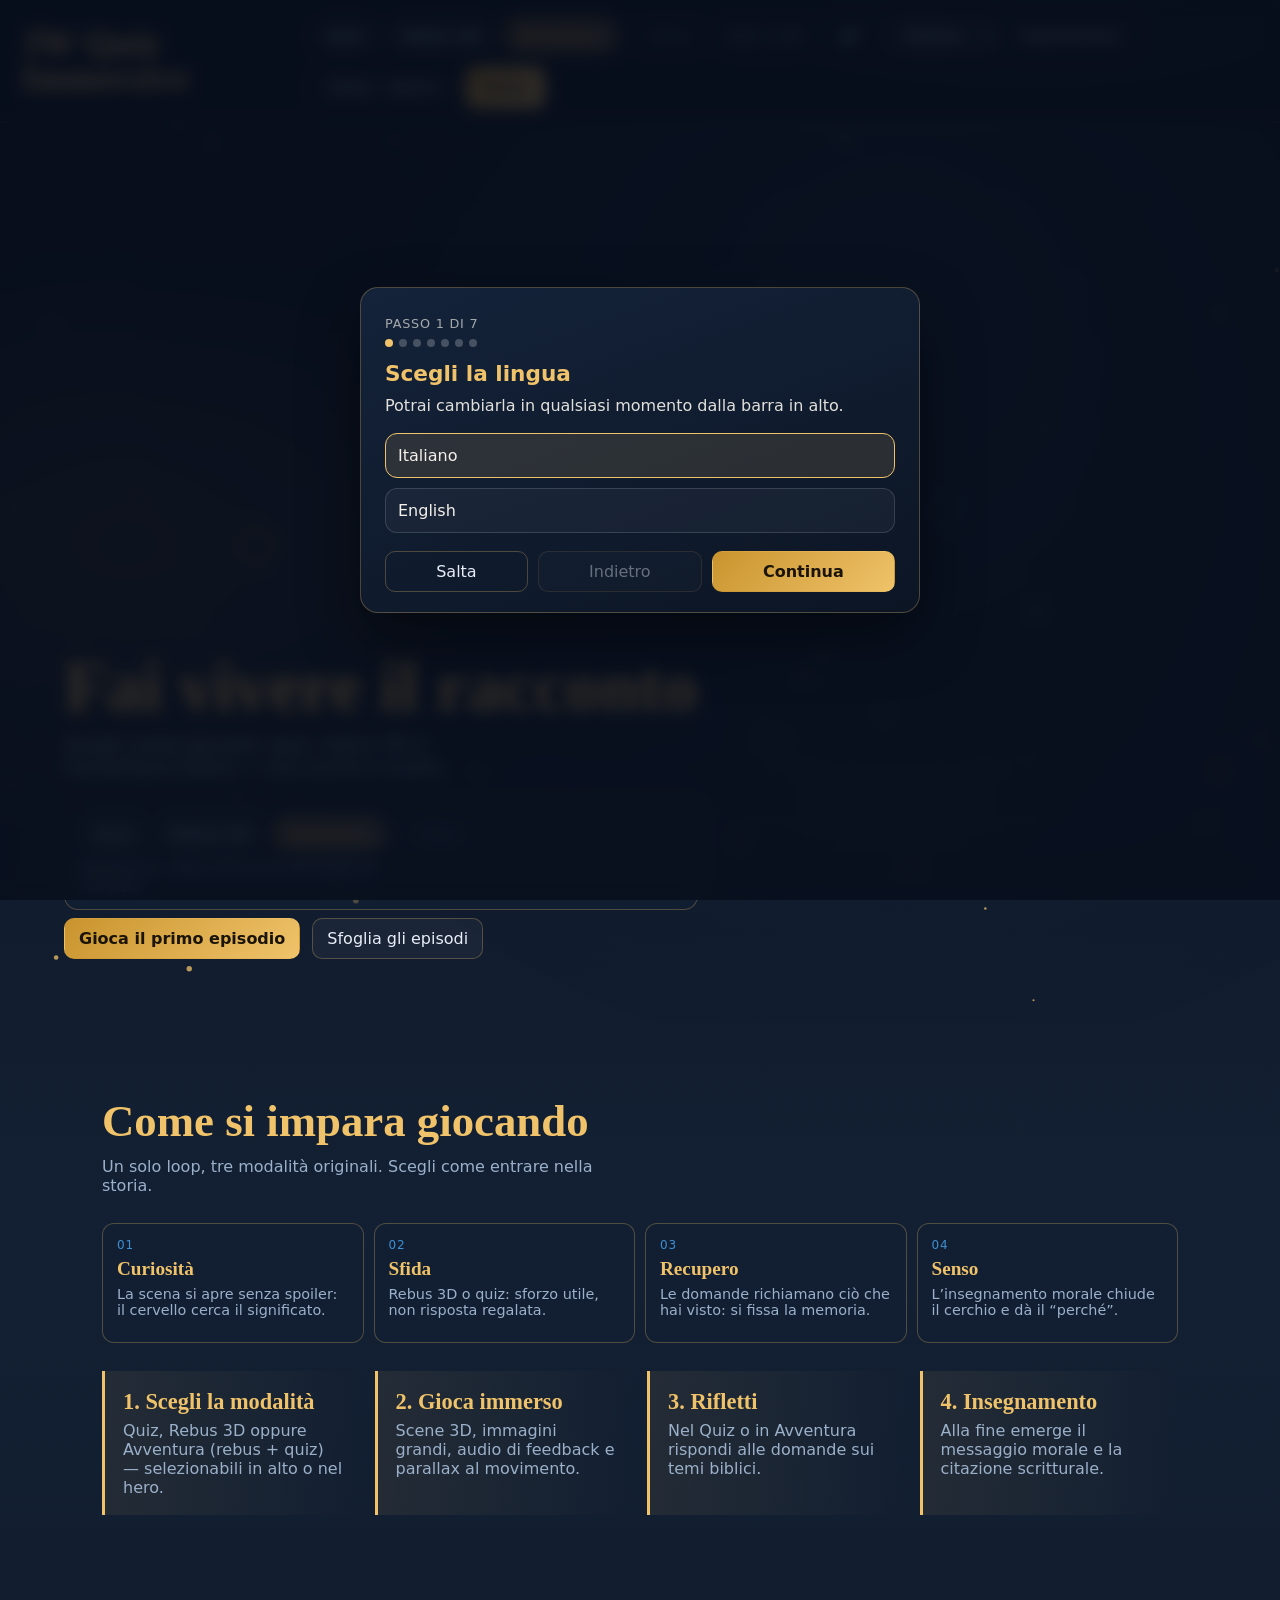
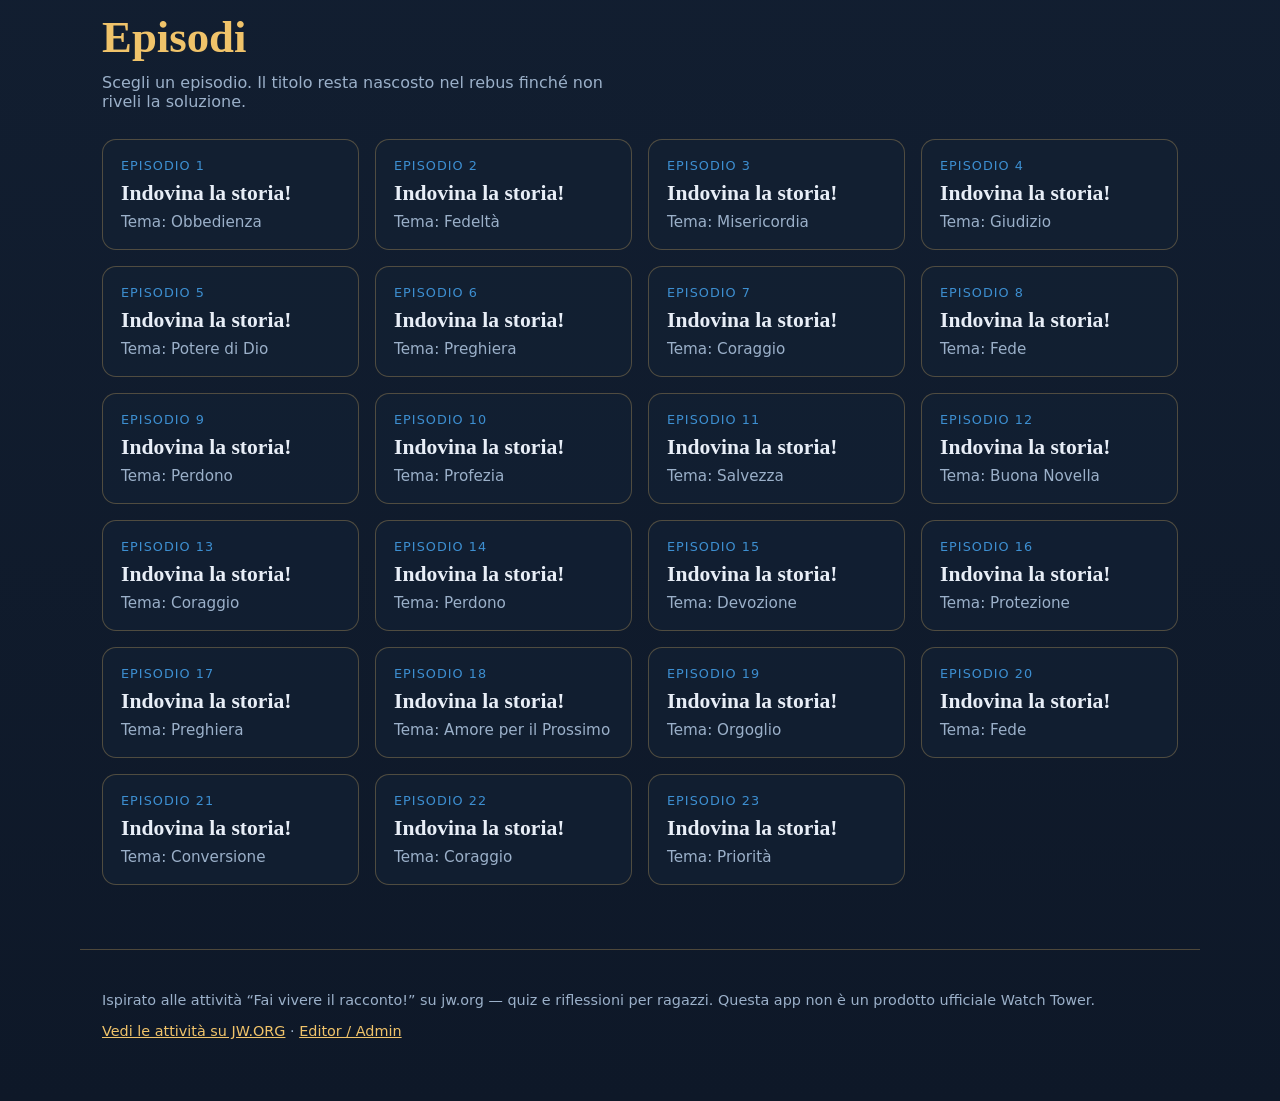
==== commit 9d3e5093: "feat(gamification): streak no-hint + badge web (F) Co-authored-by: Cursor <cursoragent@cursor.com>" ====
--- a/webapp/index.html
+++ b/webapp/index.html
@@ -549,6 +549,44 @@
       padding: 6px 12px;
       white-space: nowrap;
     }
+    .hud-chip.is-muted { opacity: 0.45; }
+    .hud-chip.is-hidden { display: none !important; }
+    .hud-badges {
+      display: inline-flex;
+      align-items: center;
+      gap: 4px;
+      max-width: 240px;
+      flex-wrap: wrap;
+    }
+    .hud-badges.is-hidden { display: none !important; }
+    .hud-badge {
+      font-size: 0.72rem;
+      font-weight: 600;
+      letter-spacing: 0.02em;
+      padding: 3px 8px;
+      border-radius: 6px;
+      background: rgba(232, 197, 71, 0.18);
+      border: 1px solid rgba(232, 197, 71, 0.45);
+      color: #f0c36a;
+      cursor: default;
+    }
+    #hudToast {
+      position: fixed;
+      top: 72px;
+      right: 16px;
+      z-index: 1200;
+      padding: 12px 16px;
+      border-radius: 10px;
+      background: #132033;
+      border: 1px solid rgba(232, 197, 71, 0.55);
+      color: #e8eef7;
+      box-shadow: 0 8px 28px rgba(0,0,0,0.35);
+      opacity: 0;
+      pointer-events: none;
+      transition: opacity 0.25s ease;
+      max-width: 280px;
+    }
+    #hudToast.is-on { opacity: 1; }
     .story-tile.is-done { border-color: rgba(60, 179, 113, 0.55); }
     .story-tile .stars-mini { display: block; margin-top: 8px; color: var(--brand); letter-spacing: 0.08em; }
     .loop-rail {
@@ -812,6 +850,9 @@
     <div class="nav-actions">
       <div class="mode-switch" id="modeSwitchNav" role="radiogroup" aria-label="Game mode"></div>
       <div class="hud-chip" id="hudProgress" title="Progresso">0/23 · 0 XP</div>
+      <div class="hud-chip is-hidden" id="hudStreak" title="Streak">0</div>
+      <div class="hud-badges is-hidden" id="hudBadges" aria-label="Badges"></div>
+      <div id="hudToast" role="status" aria-live="polite"></div>
       <button id="btnSound" class="btn btn-ghost sound-btn" type="button" data-i18n="soundOn" title="Audio">🔊</button>
       <select id="langSelect" class="select" aria-label="Language" title="Language"></select>
       <button id="btnSettings" class="btn btn-ghost" type="button" data-i18n="onb_settings">Impostazioni</button>
@@ -1066,6 +1107,14 @@
         captionDefault: "Tocca un’immagine fluttuante per un indizio breve",
         captionPrefix: "Indicazione",
         needSolution: "Rivela la soluzione del rebus per continuare.",
+        streak_noHint: "{n} nessun indizio",
+        badge_Attento: "Attento",
+        badge_Diligente: "Diligente",
+        badge_Esperto: "Esperto",
+        badge_unlocked: "Nuovo badge: {name}",
+        badge_tip_Attento: "5 episodi di fila senza indizio",
+        badge_tip_Diligente: "10 episodi di fila senza indizio",
+        badge_tip_Esperto: "20 episodi di fila senza indizio",
 
         onb_skip: "Salta",
         onb_next: "Continua",
@@ -1186,6 +1235,14 @@
         captionDefault: "Tap a floating image for a short clue",
         captionPrefix: "Clue",
         needSolution: "Reveal the rebus solution to continue.",
+        streak_noHint: "{n} no-hint",
+        badge_Attento: "Attentive",
+        badge_Diligente: "Diligent",
+        badge_Esperto: "Expert",
+        badge_unlocked: "New badge: {name}",
+        badge_tip_Attento: "5 episodes in a row with no hint",
+        badge_tip_Diligente: "10 episodes in a row with no hint",
+        badge_tip_Esperto: "20 episodes in a row with no hint",
 
         onb_skip: "Skip",
         onb_next: "Continue",
@@ -1435,20 +1492,128 @@
     function loadProgress() {
       try {
         const raw = JSON.parse(localStorage.getItem(PROGRESS_KEY) || "{}");
-        return { xp: Number(raw.xp || localStorage.getItem(XP_KEY) || 0), episodes: raw.episodes || {} };
+        const badges = Array.isArray(raw.badges) ? raw.badges.slice() : [];
+        return {
+          version: 1,
+          xp: Number(raw.xp || localStorage.getItem(XP_KEY) || 0),
+          episodes: raw.episodes || {},
+          noHintStreak: Number(raw.noHintStreak || 0),
+          maxNoHintStreak: Number(raw.maxNoHintStreak || 0),
+          badges,
+          lastPlayedAt: raw.lastPlayedAt || null,
+          completionOrder: Array.isArray(raw.completionOrder) ? raw.completionOrder.slice() : []
+        };
       } catch {
-        return { xp: Number(localStorage.getItem(XP_KEY) || 0), episodes: {} };
+        return {
+          version: 1,
+          xp: Number(localStorage.getItem(XP_KEY) || 0),
+          episodes: {},
+          noHintStreak: 0,
+          maxNoHintStreak: 0,
+          badges: [],
+          lastPlayedAt: null,
+          completionOrder: []
+        };
       }
     }
     function saveProgress(p) {
-      localStorage.setItem(PROGRESS_KEY, JSON.stringify(p));
-      localStorage.setItem(XP_KEY, String(p.xp || 0));
+      const out = {
+        version: 1,
+        xp: p.xp || 0,
+        episodes: p.episodes || {},
+        noHintStreak: Number(p.noHintStreak || 0),
+        maxNoHintStreak: Number(p.maxNoHintStreak || 0),
+        badges: Array.isArray(p.badges) ? p.badges : [],
+        lastPlayedAt: p.lastPlayedAt || null,
+        completionOrder: Array.isArray(p.completionOrder) ? p.completionOrder : []
+      };
+      localStorage.setItem(PROGRESS_KEY, JSON.stringify(out));
+      localStorage.setItem(XP_KEY, String(out.xp || 0));
+    }
+    const BADGE_THRESHOLDS = [
+      { id: "Attento", min: 5 },
+      { id: "Diligente", min: 10 },
+      { id: "Esperto", min: 20 }
+    ];
+    function awardStreakBadges(p) {
+      const unlocked = [];
+      const list = Array.isArray(p.badges) ? p.badges : (p.badges = []);
+      const peak = Number(p.maxNoHintStreak || 0);
+      BADGE_THRESHOLDS.forEach((b) => {
+        if (peak >= b.min && list.indexOf(b.id) < 0) {
+          list.push(b.id);
+          unlocked.push(b.id);
+        }
+      });
+      return unlocked;
+    }
+    function recordHintUsed(storyId) {
+      const p = loadProgress();
+      p.noHintStreak = 0;
+      p.lastPlayedAt = new Date().toISOString();
+      if (storyId != null) {
+        const prev = p.episodes[String(storyId)] || { stars: 0 };
+        p.episodes[String(storyId)] = Object.assign({}, prev, { hintUsed: true });
+      }
+      saveProgress(p);
+      refreshHud();
+    }
+    function recordStoryCompletedNoHint(storyId) {
+      const p = loadProgress();
+      p.noHintStreak = Number(p.noHintStreak || 0) + 1;
+      p.maxNoHintStreak = Math.max(Number(p.maxNoHintStreak || 0), p.noHintStreak);
+      p.lastPlayedAt = new Date().toISOString();
+      if (!Array.isArray(p.completionOrder)) p.completionOrder = [];
+      p.completionOrder.push(Number(storyId));
+      const unlocked = awardStreakBadges(p);
+      saveProgress(p);
+      refreshHud();
+      unlocked.forEach((id) => showBadgeToast(id));
+      return unlocked;
+    }
+    function showBadgeToast(id) {
+      const el = document.getElementById("hudToast");
+      if (!el) return;
+      const name = t("badge_" + id) || id;
+      el.textContent = (t("badge_unlocked") || "New badge: {name}").replace("{name}", name);
+      el.classList.add("is-on");
+      clearTimeout(showBadgeToast._t);
+      showBadgeToast._t = setTimeout(() => el.classList.remove("is-on"), 3200);
     }
     function refreshHud() {
       const p = loadProgress();
       const done = Object.keys(p.episodes).length;
       const el = document.getElementById("hudProgress");
       if (el) el.textContent = `${done}/${STORIES.length} · ${p.xp || 0} XP`;
+      const streakEl = document.getElementById("hudStreak");
+      if (streakEl) {
+        const n = Number(p.noHintStreak || 0);
+        if (n > 0) {
+          streakEl.classList.remove("is-hidden", "is-muted");
+          streakEl.textContent = (t("streak_noHint") || "{n} no-hint").replace("{n}", String(n));
+          streakEl.title = `max ${p.maxNoHintStreak || 0}`;
+        } else {
+          streakEl.classList.add("is-hidden");
+          streakEl.textContent = "";
+        }
+      }
+      const tray = document.getElementById("hudBadges");
+      if (tray) {
+        const badges = Array.isArray(p.badges) ? p.badges : [];
+        tray.innerHTML = "";
+        if (badges.length === 0) {
+          tray.classList.add("is-hidden");
+        } else {
+          tray.classList.remove("is-hidden");
+          badges.forEach((id) => {
+            const span = document.createElement("span");
+            span.className = "hud-badge";
+            span.textContent = t("badge_" + id) || id;
+            span.title = t("badge_tip_" + id) || id;
+            tray.appendChild(span);
+          });
+        }
+      }
     }
     function completeEpisode() {
       const s = currentStory();
@@ -1457,11 +1622,32 @@
       const gain = 20 * state.stars;
       if (!prev.stars) p.xp = (p.xp || 0) + gain;
       else if (state.stars > prev.stars) p.xp = (p.xp || 0) + 20 * (state.stars - prev.stars);
+      const hintUsed = !!state.rebus.hintEverUsed;
       if (state.stars >= (prev.stars || 0)) {
-        p.episodes[String(s.id)] = { stars: state.stars, mode: state.mode, at: Date.now() };
-      }
-      saveProgress(p);
-      refreshHud();
+        p.episodes[String(s.id)] = {
+          stars: state.stars,
+          mode: state.mode,
+          at: Date.now(),
+          hintUsed
+        };
+      } else if (hintUsed) {
+        p.episodes[String(s.id)] = Object.assign({}, prev, { hintUsed: true });
+      }
+      p.lastPlayedAt = new Date().toISOString();
+      if (!Array.isArray(p.completionOrder)) p.completionOrder = [];
+      p.completionOrder.push(Number(s.id));
+      if (hintUsed) {
+        p.noHintStreak = 0;
+        saveProgress(p);
+        refreshHud();
+      } else {
+        p.noHintStreak = Number(p.noHintStreak || 0) + 1;
+        p.maxNoHintStreak = Math.max(Number(p.maxNoHintStreak || 0), p.noHintStreak);
+        const unlocked = awardStreakBadges(p);
+        saveProgress(p);
+        refreshHud();
+        unlocked.forEach((id) => showBadgeToast(id));
+      }
     }
 
     function t(key) {
@@ -1981,6 +2167,7 @@
           state.rebus.caption = rebus.hint || t("captionDefault");
           state.rebus.captionSlot = 7;
           audio.hint();
+          recordHintUsed(story.id);
         } else {
           audio.click();
         }
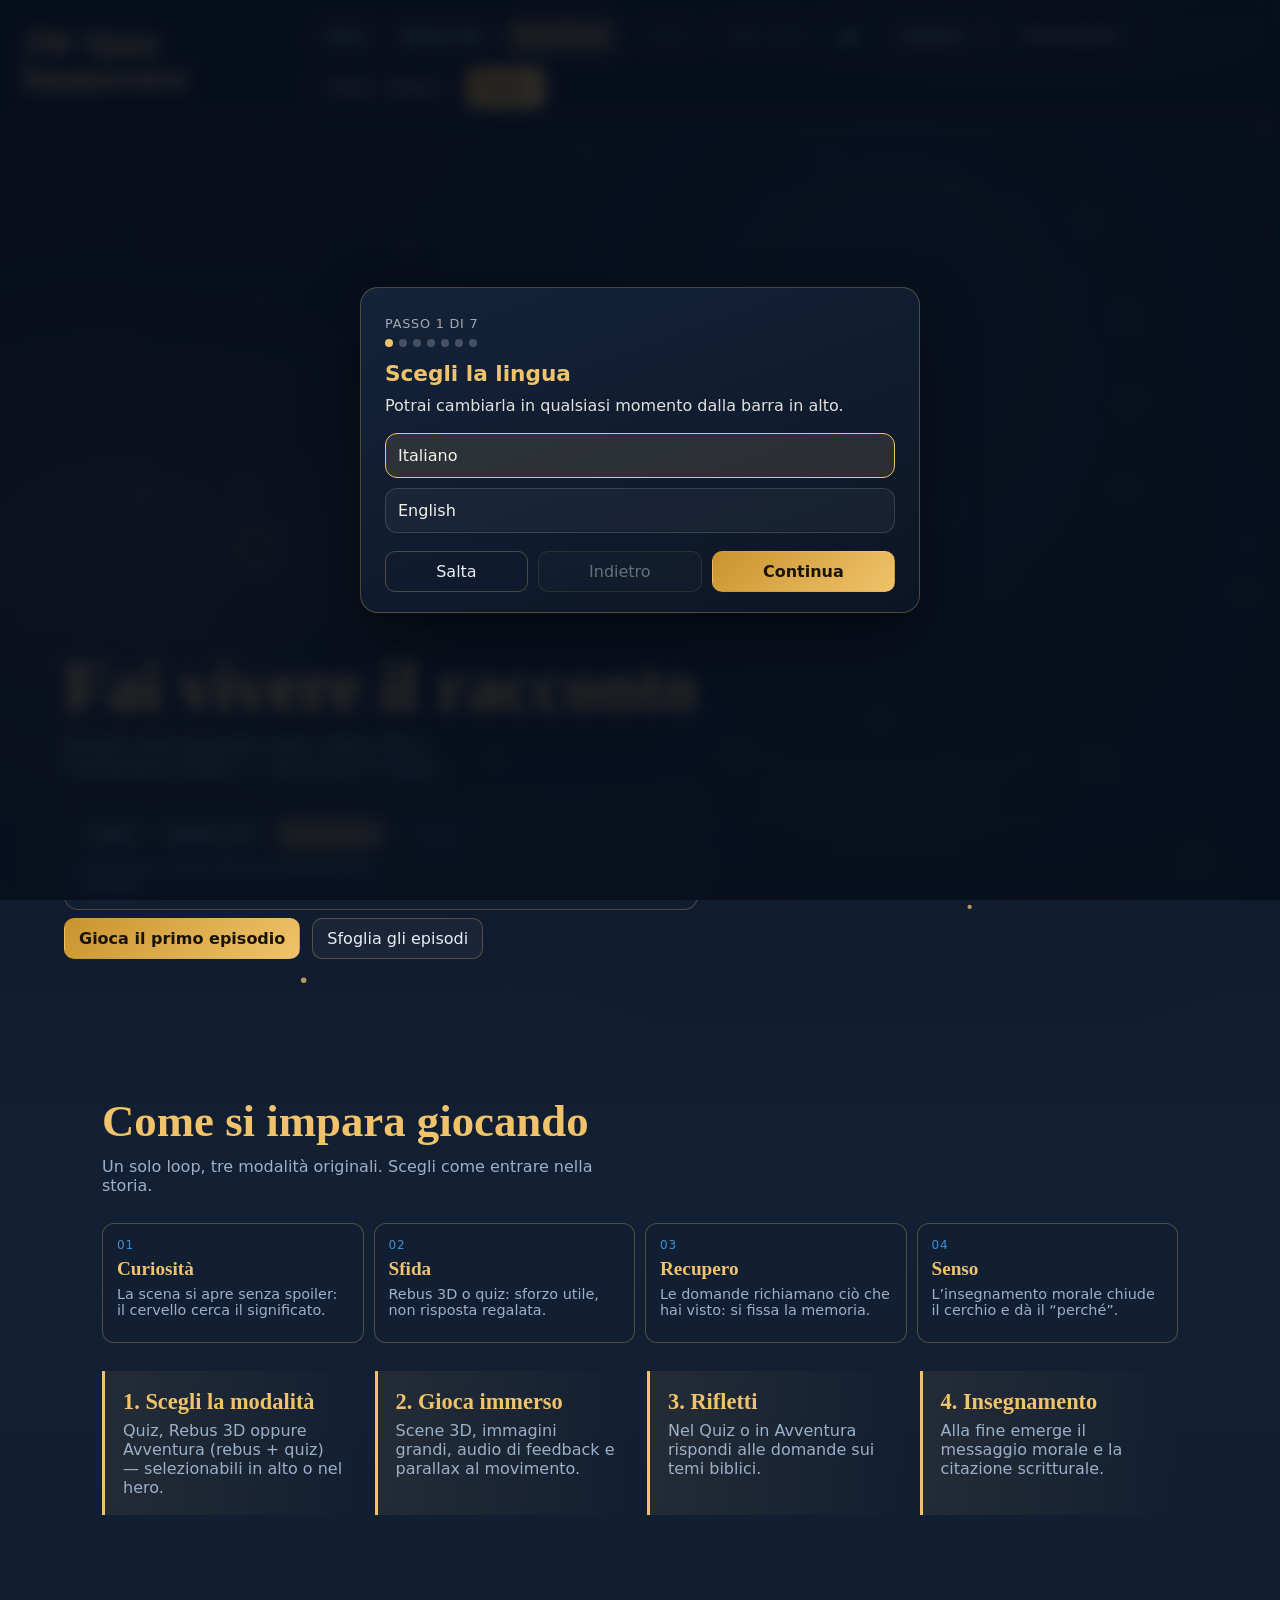
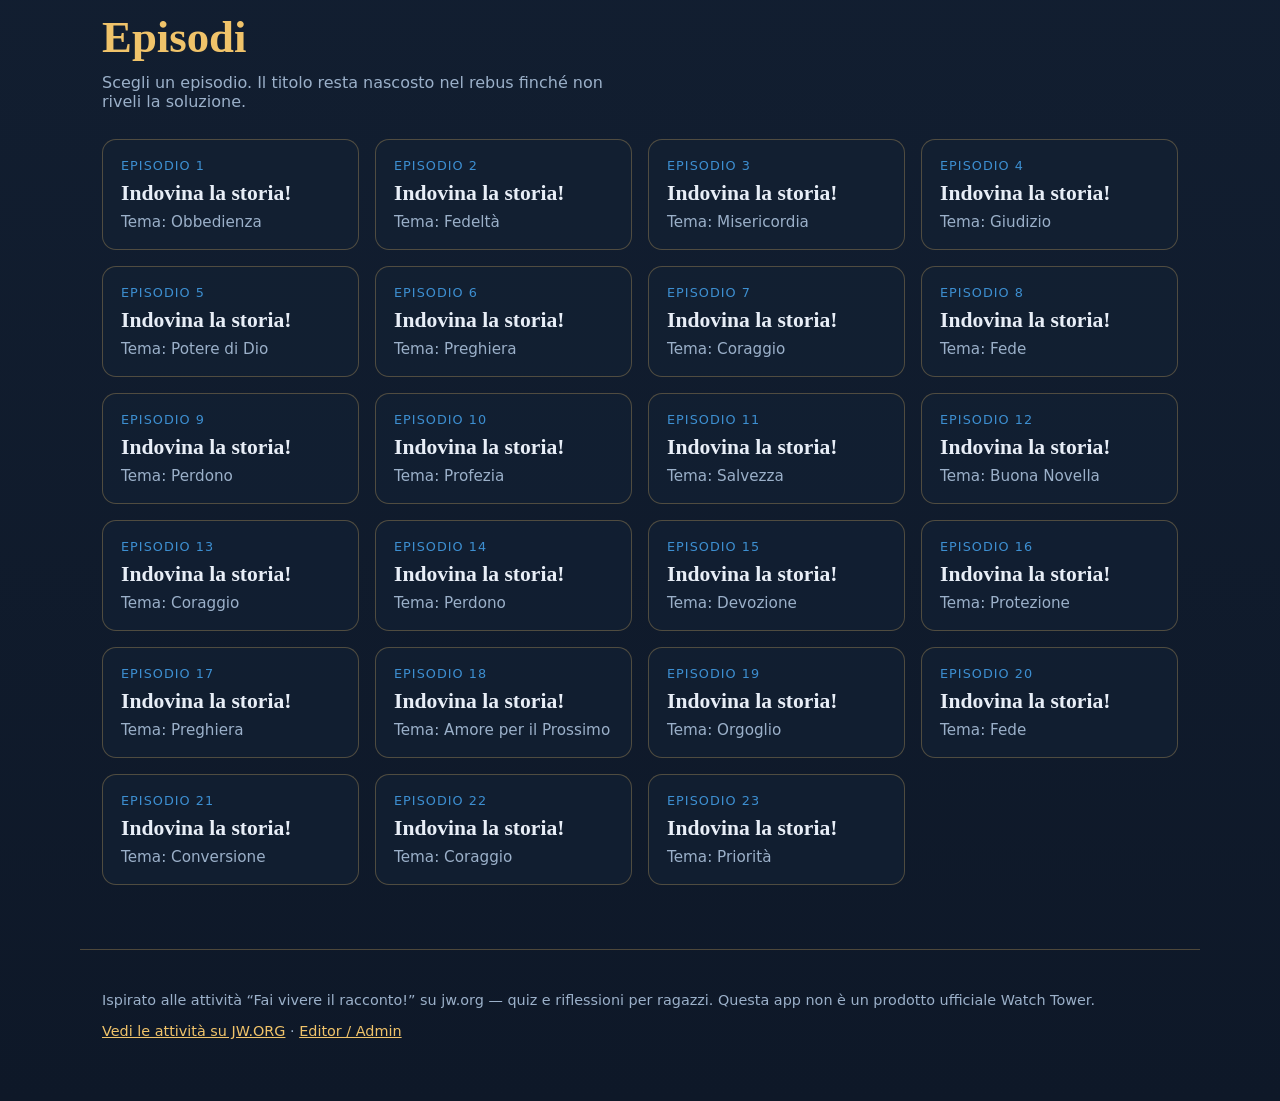
==== commit a6a56bf3: "Fix responsive Rebus 3D mobile layout Co-authored-by: Cursor <cursoragent@cursor.com>" ====
--- a/webapp/index.html
+++ b/webapp/index.html
@@ -292,24 +292,28 @@
     .rebus-act.is-fallback #rebusFallback { display: grid; }
     #rebusFallback {
       grid-template-columns: repeat(4, minmax(0, 1fr));
-      grid-template-rows: repeat(2, minmax(0, 1fr));
+      grid-auto-rows: auto;
+      align-content: center;
       gap: clamp(8px, 1.2vw, 16px);
       padding: clamp(10px, 1.8vw, 20px);
       touch-action: manipulation;
-    }
-    @media (max-width: 560px) {
+      overflow: auto;
+    }
+    @media (max-width: 719px) {
       #rebusFallback {
-        grid-template-columns: repeat(2, minmax(0, 1fr));
-        grid-template-rows: repeat(4, minmax(0, 1fr));
+        /* Two square tracks when they fit; one column when a pair would fall under ~148px. */
+        grid-template-columns: repeat(auto-fit, minmax(min(100%, 148px), 1fr));
       }
     }
     .rebus-card {
       min-width: 0;
       min-height: 0;
       width: 100%;
-      height: 100%;
+      height: auto;
+      aspect-ratio: 1;
       border-radius: 14px;
       border: 1px solid var(--line);
+      padding: 0;
       background: rgba(255,255,255,0.08);
       display: grid;
       place-items: center;
@@ -321,8 +325,8 @@
     }
     .rebus-card:hover { border-color: var(--brand); transform: translateY(-4px) scale(1.04); }
     .rebus-card img {
-      width: 88%;
-      height: 88%;
+      width: 100%;
+      height: 100%;
       object-fit: contain;
       pointer-events: none;
       filter: contrast(1.08) saturate(1.12) drop-shadow(0 8px 16px rgba(0,0,0,0.35));
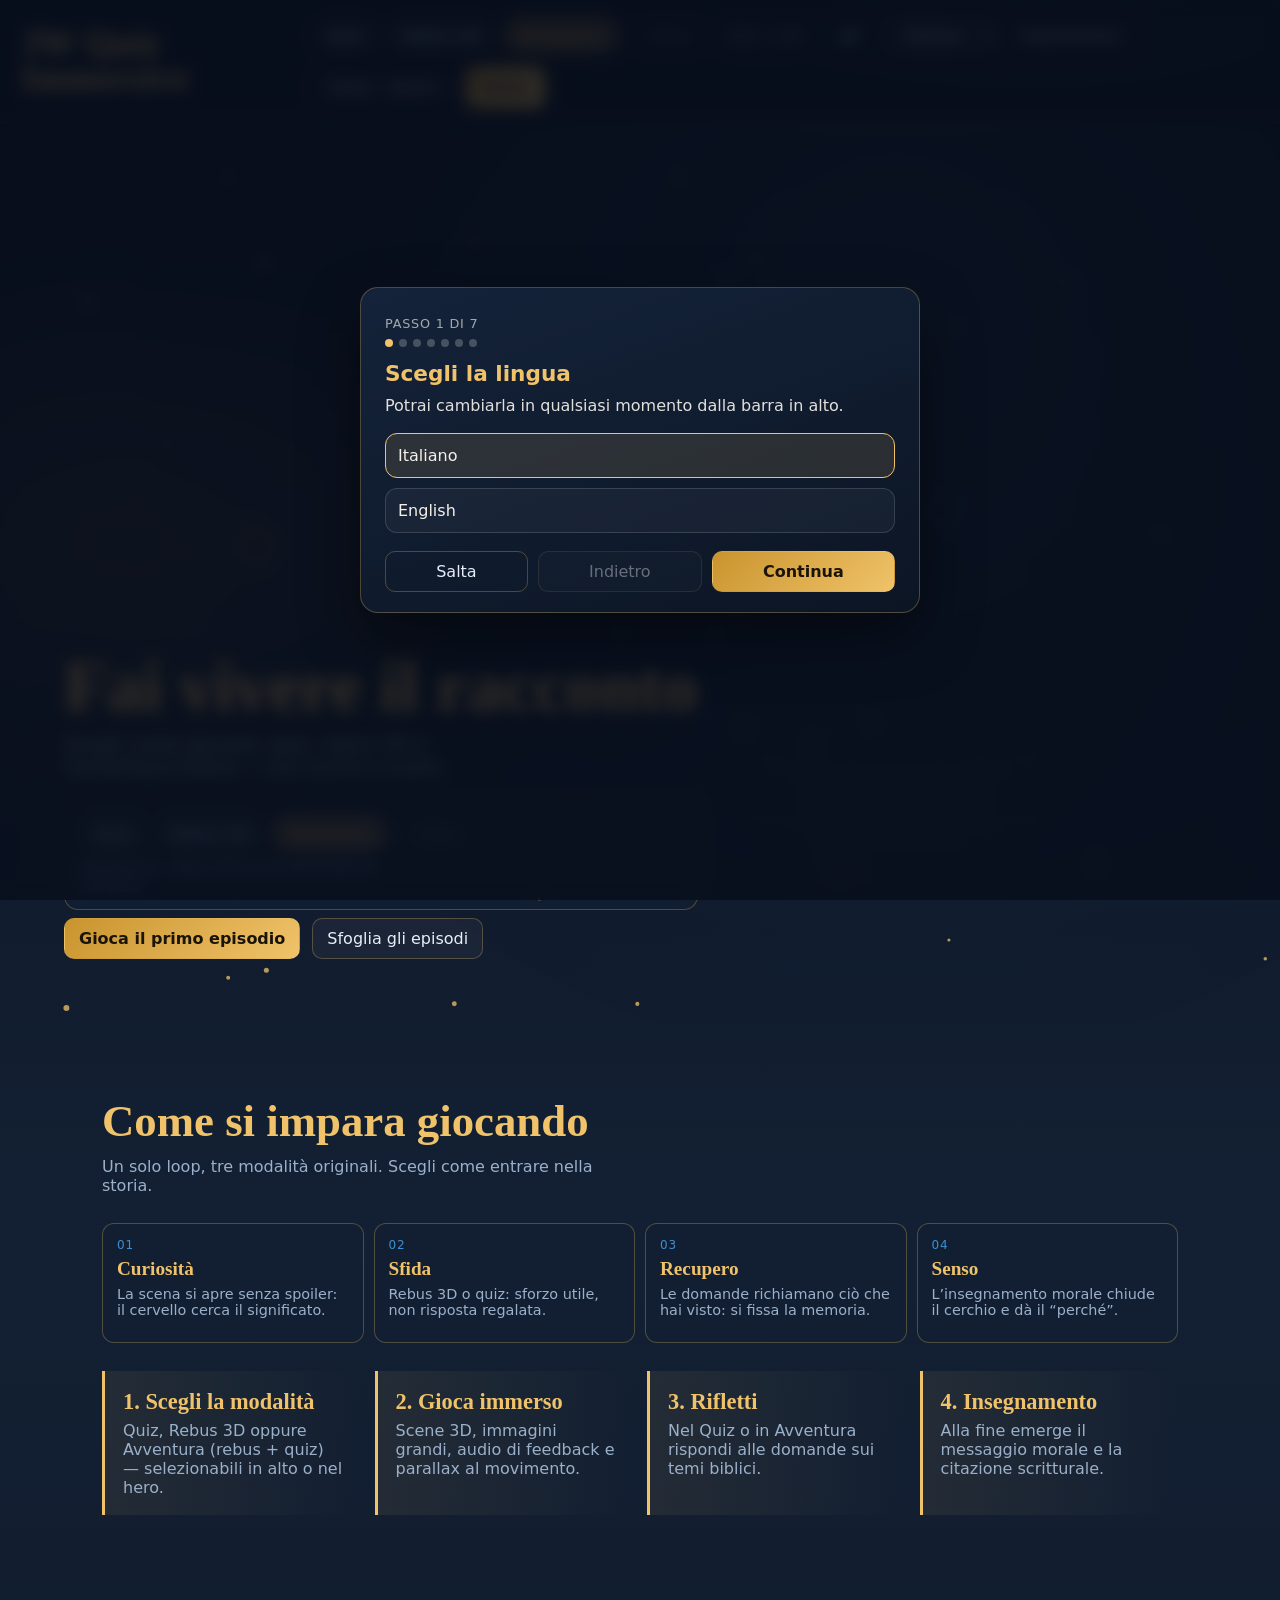
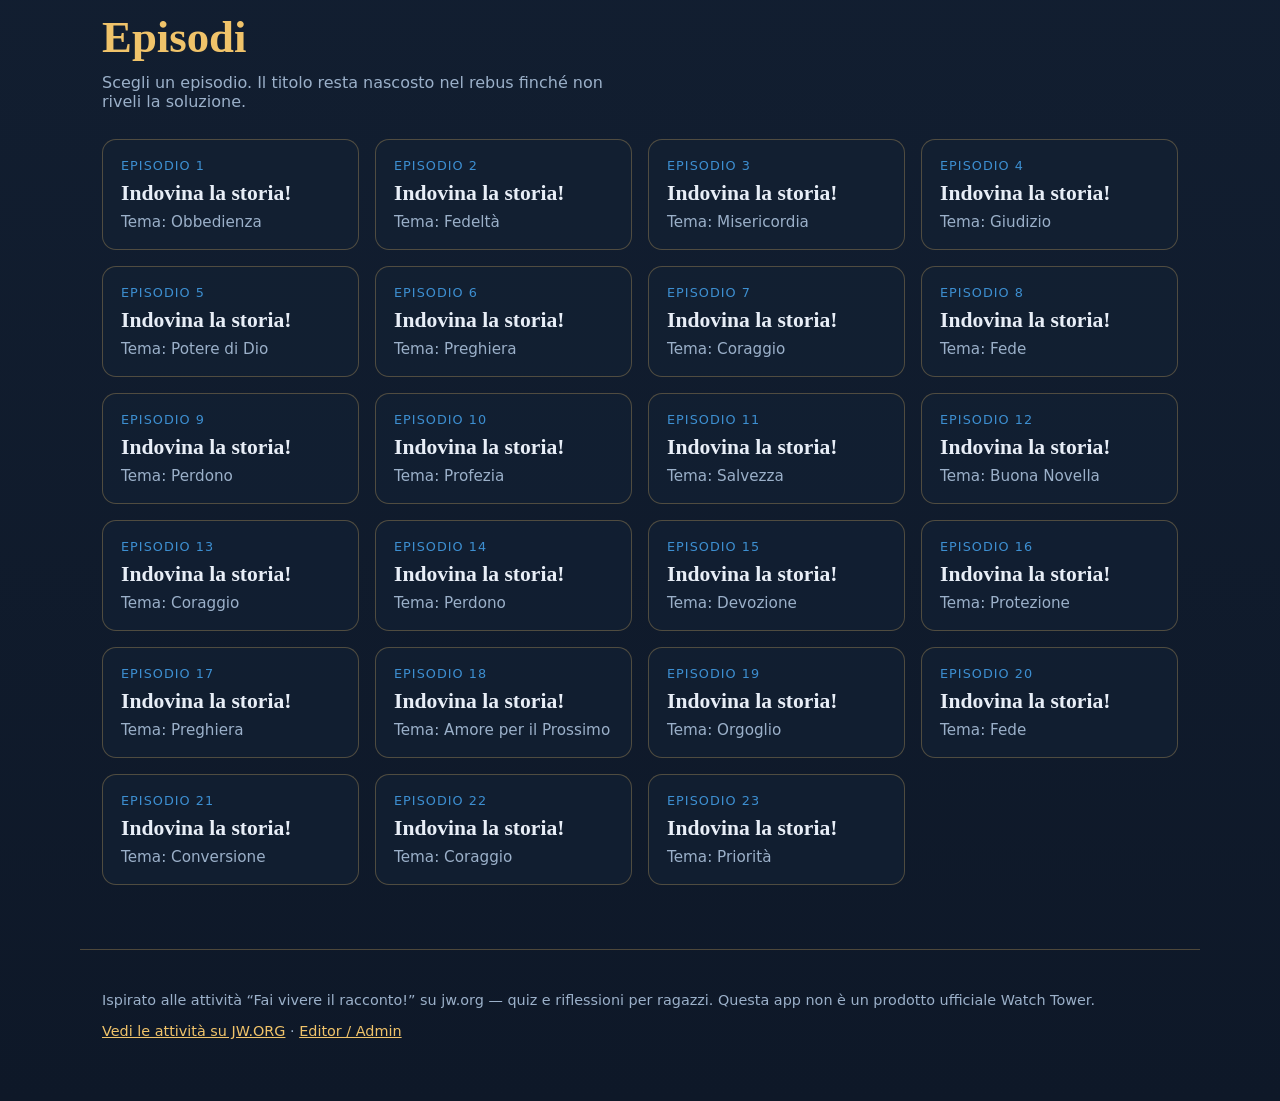
==== commit b422bcc3: "Improve mobile Rebus and home UX Co-authored-by: Cursor <cursoragent@cursor.com>" ====
--- a/webapp/index.html
+++ b/webapp/index.html
@@ -293,7 +293,8 @@
     #rebusFallback {
       grid-template-columns: repeat(4, minmax(0, 1fr));
       grid-auto-rows: auto;
-      align-content: center;
+      align-content: start;
+      align-items: start;
       gap: clamp(8px, 1.2vw, 16px);
       padding: clamp(10px, 1.8vw, 20px);
       touch-action: manipulation;
@@ -301,41 +302,68 @@
     }
     @media (max-width: 719px) {
       #rebusFallback {
-        /* Two square tracks when they fit; one column when a pair would fall under ~148px. */
+        /* Two tracks when a pair stays at least ~148px; otherwise one column. */
         grid-template-columns: repeat(auto-fit, minmax(min(100%, 148px), 1fr));
       }
+      .rebus-act.is-fallback {
+        height: auto;
+        grid-template-rows: auto auto auto auto auto;
+      }
+      .rebus-act.is-fallback .rebus-viewport {
+        height: auto;
+        min-height: 0;
+        overflow: visible;
+      }
+      .rebus-act.is-fallback #rebusFallback {
+        position: relative;
+        inset: auto;
+        width: 100%;
+        height: auto;
+        overflow: visible;
+      }
+      .theater-stage.is-rebus {
+        overflow: auto;
+        align-items: start;
+      }
+      .theater {
+        grid-template-rows: auto minmax(0, 1fr) auto;
+        overflow: hidden;
+      }
+      .theater-footer { background: rgba(8, 12, 20, 0.96); }
     }
     .rebus-card {
       min-width: 0;
-      min-height: 0;
       width: 100%;
       height: auto;
-      aspect-ratio: 1;
+      align-self: start;
       border-radius: 14px;
       border: 1px solid var(--line);
       padding: 0;
+      line-height: 0;
       background: rgba(255,255,255,0.08);
-      display: grid;
-      place-items: center;
+      display: block;
       cursor: pointer;
       overflow: hidden;
-      transform-style: preserve-3d;
-      animation: floatY 3s ease-in-out infinite;
-      transition: transform 0.25s var(--ease), box-shadow 0.25s, border-color 0.25s;
-    }
-    .rebus-card:hover { border-color: var(--brand); transform: translateY(-4px) scale(1.04); }
+      transition: box-shadow 0.25s, border-color 0.25s;
+    }
+    .rebus-card:hover { border-color: var(--brand); }
+    .rebus-card:focus-visible {
+      outline: 2px solid var(--brand);
+      outline-offset: 3px;
+    }
     .rebus-card img {
       width: 100%;
-      height: 100%;
+      height: auto;
+      display: block;
       object-fit: contain;
       pointer-events: none;
-      filter: contrast(1.08) saturate(1.12) drop-shadow(0 8px 16px rgba(0,0,0,0.35));
+      filter: contrast(1.08) saturate(1.12);
       image-rendering: auto;
     }
     .rebus-card.is-hint-pulse {
       border-color: #f0c36a;
       box-shadow: 0 0 0 2px rgba(240,195,106,0.35), 0 10px 28px rgba(240,195,106,0.25);
-      animation: hintPulse 0.6s ease-in-out infinite alternate, floatY 3s ease-in-out infinite;
+      animation: hintPulse 0.6s ease-in-out infinite alternate;
     }
     .rebus-card.is-reveal-pop { animation: revealPop 0.55s var(--ease) both; }
     @keyframes hintPulse {
@@ -343,8 +371,45 @@
       to { filter: brightness(1.25); }
     }
     @keyframes revealPop {
-      0% { transform: scale(0.7) rotateY(70deg); opacity: 0.2; }
-      100% { transform: scale(1) rotateY(0); opacity: 1; }
+      0% { opacity: 0.35; box-shadow: 0 0 0 0 rgba(240,195,106,0); }
+      100% { opacity: 1; box-shadow: 0 0 0 3px rgba(240,195,106,0.55); }
+    }
+    .rebus-focus {
+      position: relative;
+      border: 1px solid var(--line);
+      border-radius: 16px;
+      padding: 36px 16px 16px;
+      background: rgba(11, 18, 32, 0.97);
+      color: var(--ink);
+      max-width: 92vw;
+      box-shadow: 0 24px 80px rgba(0,0,0,0.45);
+    }
+    .rebus-focus::backdrop { background: rgba(6, 10, 18, 0.78); }
+    .rebus-focus img {
+      display: block;
+      width: auto;
+      height: auto;
+      max-width: 92vw;
+      max-height: 78vh;
+      object-fit: contain;
+    }
+    .rebus-focus-close {
+      position: absolute;
+      top: 8px;
+      right: 8px;
+      border-radius: 999px;
+      border: 1px solid var(--line);
+      background: rgba(255,255,255,0.06);
+      color: var(--brand);
+      width: 36px;
+      height: 36px;
+      font-size: 1.3rem;
+      line-height: 1;
+      cursor: pointer;
+    }
+    .rebus-focus-close:focus-visible {
+      outline: 2px solid var(--brand);
+      outline-offset: 2px;
     }
     .rebus-toolbar {
       display: flex;
@@ -357,12 +422,17 @@
     .btn-hint { border-color: rgba(240,195,106,0.55); color: var(--brand); }
     .btn-solution { border-color: rgba(226,125,0,0.55); color: #ffb86b; }
     .rebus-caption {
+      margin: 0;
       min-height: 1.4em;
-      color: var(--muted);
+      color: var(--ink);
       font-weight: 600;
       text-align: center;
       max-width: 52ch;
       justify-self: center;
+      padding: 10px 14px;
+      border-radius: 12px;
+      border: 1px solid var(--line);
+      background: rgba(19, 32, 51, 0.78);
     }
     .rebus-solution {
       width: min(720px, 100%);
@@ -682,10 +752,72 @@
       50% { transform: translateY(-10px); }
     }
 
+    .hero-mark { display: none; width: 76px; height: 76px; margin: 0 0 12px; }
+    .hero-mark svg { width: 100%; height: 100%; display: block; }
+    .hero-kicker {
+      display: none;
+      margin: 0 0 6px;
+      font-family: var(--font-display);
+      font-size: 0.95rem;
+      letter-spacing: 0.08em;
+      text-transform: uppercase;
+      color: var(--accent);
+    }
+    .hero-kicker strong { color: var(--brand); font-weight: 700; }
+
     @media (max-width: 640px) {
       .topnav { padding: 12px 14px; }
       .hero { place-items: end stretch; min-height: 92svh; }
       .symbol { width: 48px; height: 48px; margin: -24px; font-size: 1.3rem; }
+    }
+    @media (max-width: 719px) {
+      .theater-stage.is-rebus { overflow: auto; align-items: start; }
+      .topnav { flex-wrap: wrap; gap: 8px; }
+      .brand { font-size: 1.2rem; }
+      .nav-actions { width: 100%; gap: 8px; }
+      .nav-actions #modeSwitchNav { display: none; }
+      .nav-actions #btnStartStories {
+        background: transparent;
+        color: var(--muted);
+        border-color: transparent;
+        font-weight: 600;
+        padding: 6px 8px;
+      }
+      .nav-actions a[href="classic.html"] {
+        background: transparent;
+        border-color: transparent;
+        color: var(--muted);
+        padding: 6px 8px;
+        font-size: 0.82rem;
+      }
+      .hero {
+        min-height: 0;
+        place-items: start stretch;
+        padding: 18px 16px 8px;
+      }
+      .hero-mark, .hero-kicker { display: block; }
+      .hero-copy { max-width: none; }
+      .hero-copy h1 { font-size: clamp(1.85rem, 8vw, 2.45rem); margin-bottom: 8px; }
+      .hero-copy p { margin-bottom: 14px; }
+      .mode-panel { max-width: none; margin-top: 0; }
+      #modeSwitchHero {
+        display: grid;
+        grid-template-columns: 1fr 1fr;
+        gap: 8px;
+        width: 100%;
+      }
+      #modeSwitchHero .mode-btn {
+        text-align: center;
+        border-radius: 12px;
+        padding: 12px 8px;
+        background: rgba(11, 18, 32, 0.92);
+      }
+      #modeSwitchHero .mode-btn.is-active {
+        background: linear-gradient(135deg, rgba(201,148,46,0.55), rgba(240,195,106,0.28));
+      }
+      .mode-panel { background: rgba(11, 18, 32, 0.88); }
+      .cta-row { display: grid; gap: 8px; }
+      #btnHeroPlay { width: 100%; padding: 14px 18px; font-size: 1.05rem; }
     }
 
     html.onb-reduce-motion *, html.onb-reduce-motion *::before, html.onb-reduce-motion *::after {
@@ -870,6 +1002,15 @@
     <canvas id="webglCanvas" aria-hidden="true"></canvas>
     <canvas id="fallbackCanvas" aria-hidden="true"></canvas>
     <div class="hero-copy">
+      <div class="hero-mark" aria-hidden="true">
+        <svg viewBox="0 0 76 76" xmlns="http://www.w3.org/2000/svg">
+          <rect x="8" y="14" width="40" height="50" rx="4" fill="none" stroke="#f0c36a" stroke-width="2.4"/>
+          <path d="M14 20h28M14 28h28M14 36h20" stroke="#3d8fd1" stroke-width="2" stroke-linecap="round"/>
+          <circle cx="54" cy="48" r="14" fill="#132033" stroke="#f0c36a" stroke-width="2.2"/>
+          <text x="54" y="54" text-anchor="middle" fill="#f0c36a" font-family="Georgia, serif" font-size="18" font-weight="700">?</text>
+        </svg>
+      </div>
+      <p class="hero-kicker"><strong>JW Quiz</strong> Immersive</p>
       <h1 data-i18n="heroTitle">Fai vivere il racconto</h1>
       <p data-i18n="heroLead">Tre modalità di gioco: Quiz, Rebus 3D o Avventura completa — immersiva, con audio e scene animate.</p>
       <div class="mode-panel">
@@ -1031,6 +1172,11 @@
       </div>
     </div>
   </div>
+
+  <dialog id="rebusFocus" class="rebus-focus" aria-label="Indizio ingrandito">
+    <button type="button" class="rebus-focus-close" id="rebusFocusClose" aria-label="Chiudi">×</button>
+    <img id="rebusFocusImg" alt="">
+  </dialog>
 
   <!-- Rebus PNG keys from shared catalog (same as classic webapp) -->
   <script src="stories.js"></script>
@@ -2130,12 +2276,12 @@
             <canvas id="rebusCanvas" aria-label="Rebus 3D"></canvas>
             <div id="rebusFallback" aria-label="Rebus"></div>
           </div>
-          <p class="rebus-caption" id="rebusCaption">${caption}</p>
           <div class="rebus-toolbar">
             <button type="button" class="btn btn-reveal" id="btnRebusReveal">${state.rebus.revealCount >= 2 ? t("hideTwo") : t("revealTwo")}</button>
             <button type="button" class="btn btn-hint" id="btnRebusHint">${state.rebus.hintRevealed ? t("hideHint") : t("showHint")}</button>
             <button type="button" class="btn btn-solution" id="btnRebusSolution">${state.rebus.solutionVisible ? t("hideSolution") : t("revealSolution")}</button>
           </div>
+          <p class="rebus-caption" id="rebusCaption">${caption}</p>
           <div id="rebusSolutionBox" class="rebus-solution" ${state.rebus.solutionVisible ? "" : "hidden"}></div>
         </div>
       `;
@@ -2237,6 +2383,18 @@
       }
     }
 
+    function openRebusFocus(src, label) {
+      const dlg = document.getElementById("rebusFocus");
+      const img = document.getElementById("rebusFocusImg");
+      const closeBtn = document.getElementById("rebusFocusClose");
+      if (!dlg || !img || !src) return;
+      img.src = src;
+      img.alt = label || "";
+      if (closeBtn) closeBtn.setAttribute("aria-label", lang === "it" ? "Chiudi" : "Close");
+      dlg.setAttribute("aria-label", lang === "it" ? "Indizio ingrandito" : "Enlarged clue");
+      if (typeof dlg.showModal === "function" && !dlg.open) dlg.showModal();
+    }
+
     function paintRebusFallback(keys, popReveal) {
       const host = document.getElementById("rebusFallback");
       if (!host) return;
@@ -2246,14 +2404,20 @@
         card.type = "button";
         card.className = "rebus-card";
         card.style.animationDelay = `${(i % 4) * 0.12}s`;
+        card.setAttribute("aria-label", (lang === "it" ? "Indizio " : "Clue ") + (i + 1));
         if (i === 7 && !state.rebus.hintRevealed) card.classList.add("is-hint-pulse");
         if (popReveal && (i === 5 || i === 6) && key !== KEY_UNKNOWN) card.classList.add("is-reveal-pop");
         const img = document.createElement("img");
         img.src = assetUrl(key);
-        img.alt = `slot ${i + 1}`;
+        img.alt = "";
         img.onerror = () => { img.src = assetUrl(KEY_UNKNOWN); };
         card.appendChild(img);
-        card.addEventListener("click", () => onRebusSlotClick(i));
+        card.addEventListener("click", () => {
+          onRebusSlotClick(i);
+          if (window.matchMedia("(max-width: 719px)").matches) {
+            openRebusFocus(img.currentSrc || img.src, card.getAttribute("aria-label"));
+          }
+        });
         host.appendChild(card);
       });
     }
@@ -3817,6 +3981,7 @@
         }
         return;
       }
+      if (e.key === "Escape" && document.getElementById("rebusFocus")?.open) return;
       if (e.key === "Escape" && theater.classList.contains("is-open")) closeTheater();
     });
 
@@ -3826,6 +3991,11 @@
     });
 
     document.getElementById("btnSettings").addEventListener("click", openSettingsPanel);
+    const rebusFocus = document.getElementById("rebusFocus");
+    document.getElementById("rebusFocusClose").addEventListener("click", () => rebusFocus.close());
+    rebusFocus.addEventListener("click", (e) => {
+      if (e.target === rebusFocus) rebusFocus.close();
+    });
     loadOnbPrefsIntoState();
     applyI18n();
     observeReveals();
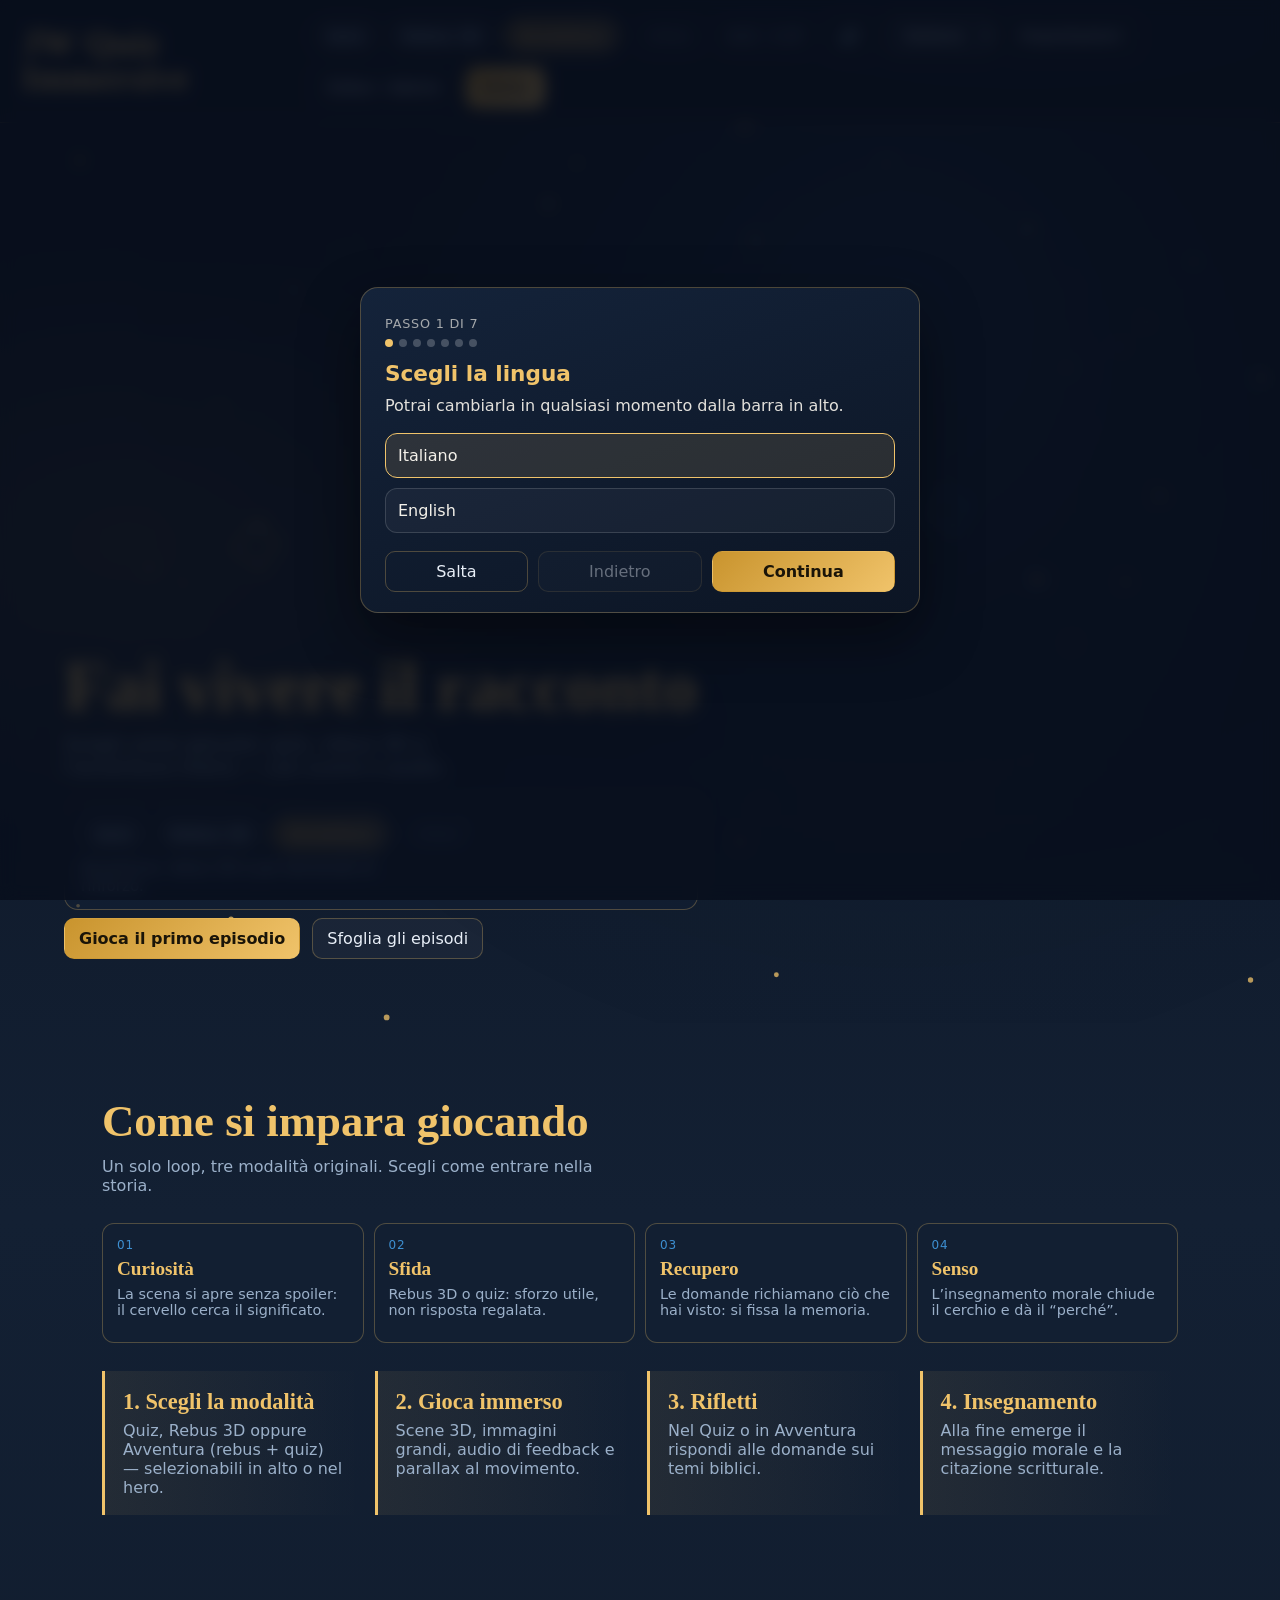
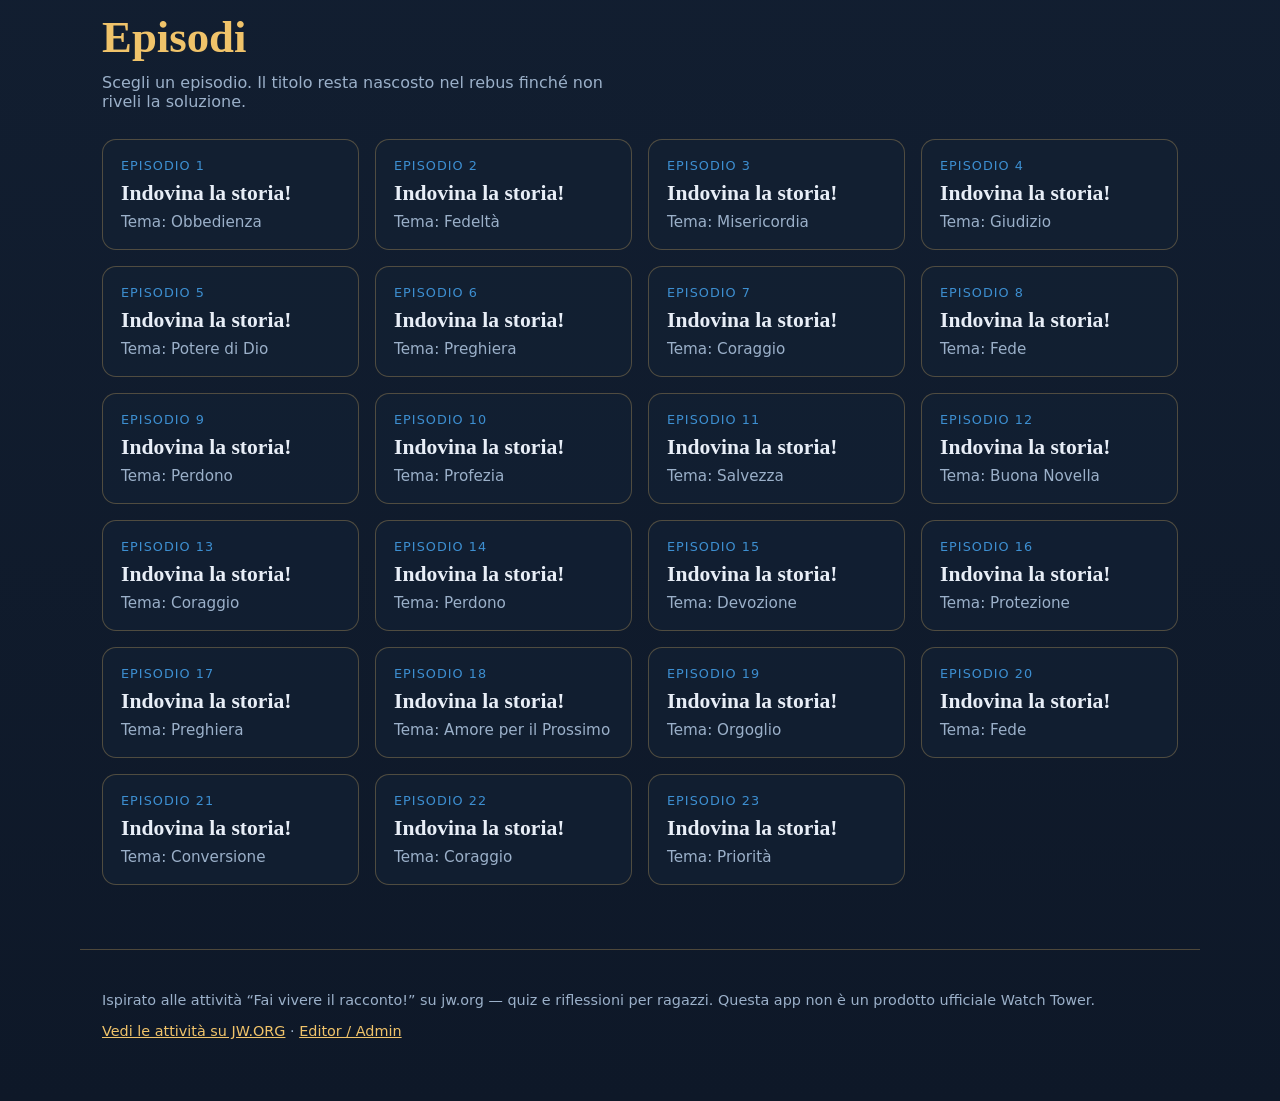
==== commit 91590eb0: "Fix mobile Rebus vertical flow Co-authored-by: Cursor <cursoragent@cursor.com>" ====
--- a/webapp/index.html
+++ b/webapp/index.html
@@ -307,11 +307,13 @@
       }
       .rebus-act.is-fallback {
         height: auto;
+        min-height: auto;
+        align-self: start;
         grid-template-rows: auto auto auto auto auto;
       }
       .rebus-act.is-fallback .rebus-viewport {
         height: auto;
-        min-height: 0;
+        min-height: auto;
         overflow: visible;
       }
       .rebus-act.is-fallback #rebusFallback {
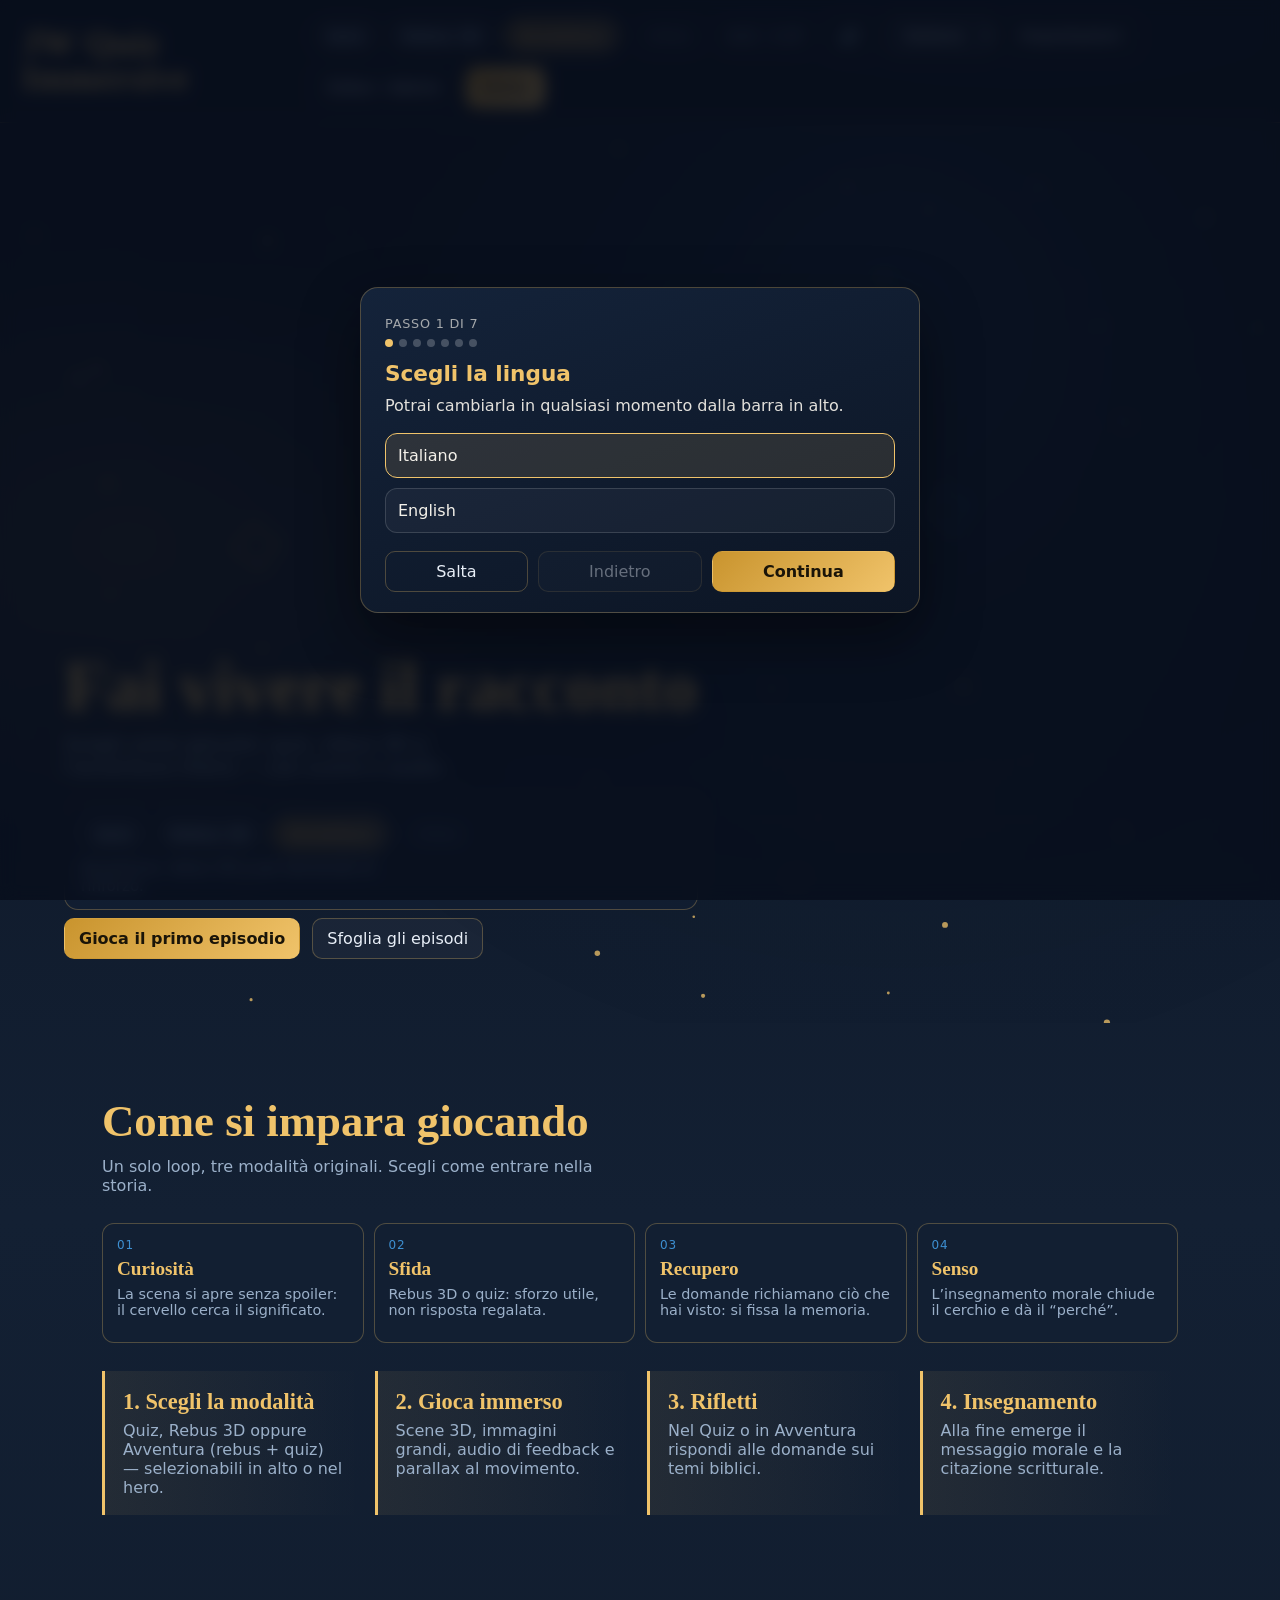
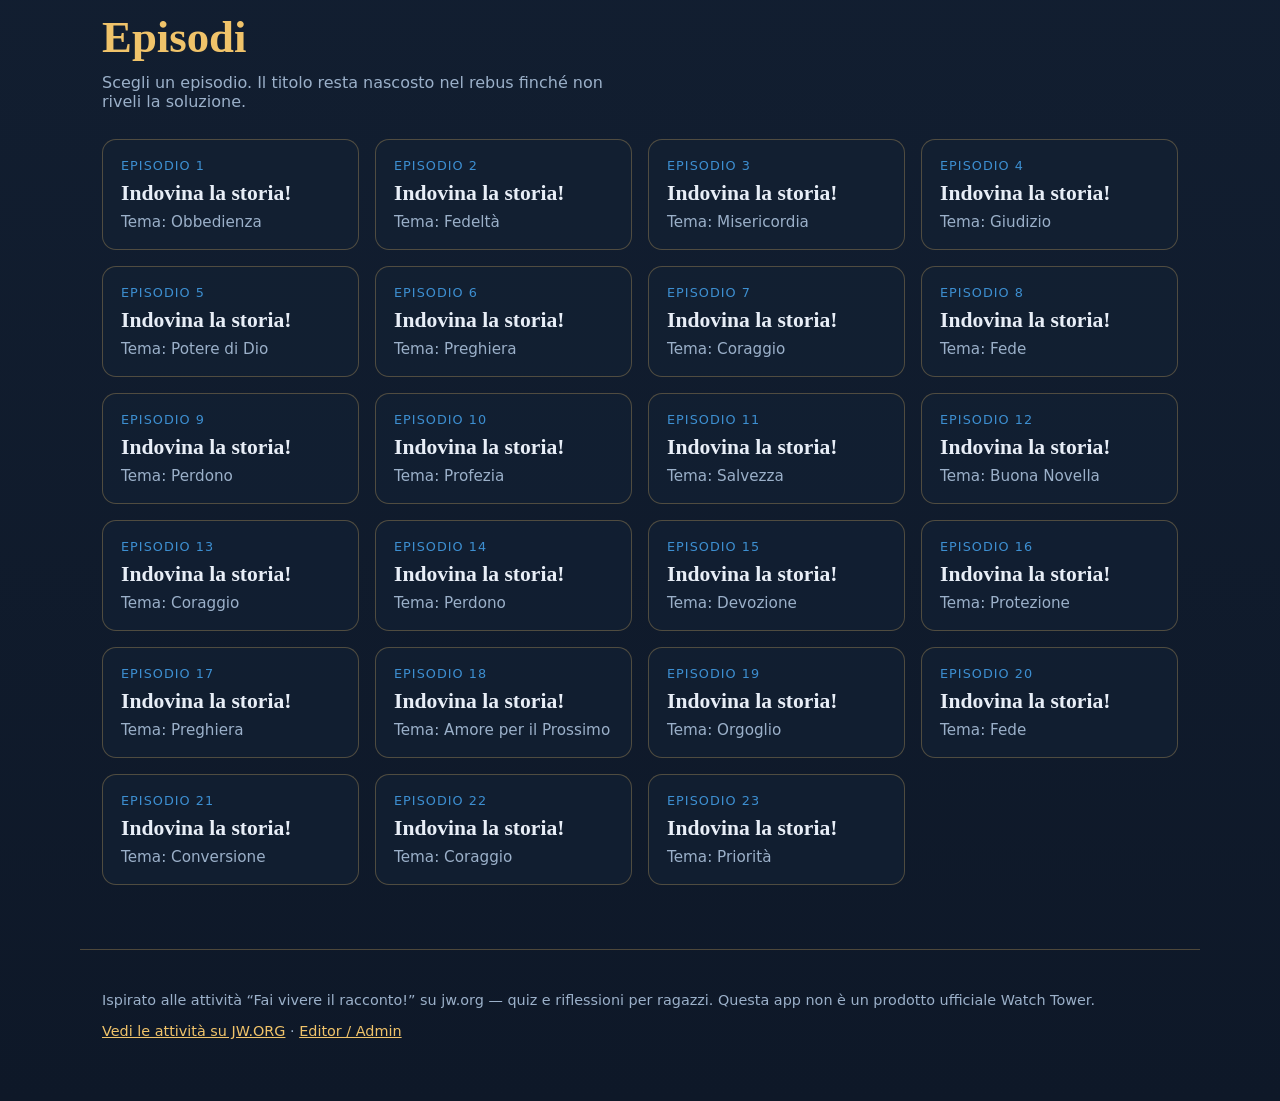
==== commit 74971aaa: "fix: overlay compatibili WebView < 87 e indizio rebus in alto su smartphone - AND-2: `inset` sostitu" ====
--- a/webapp/index.html
+++ b/webapp/index.html
@@ -109,7 +109,7 @@
     }
     #webglCanvas, #fallbackCanvas {
       position: absolute;
-      inset: 0;
+      top: 0; right: 0; bottom: 0; left: 0;
       width: 100%;
       height: 100%;
       display: block;
@@ -269,7 +269,7 @@
     .rebus-viewport::before {
       content: "";
       position: absolute;
-      inset: 0;
+      top: 0; right: 0; bottom: 0; left: 0;
       z-index: 0;
       background: url("assets/theater-atmosphere.png") center/cover no-repeat;
       opacity: 0.38;
@@ -278,7 +278,7 @@
     }
     #rebusCanvas, #rebusFallback {
       position: absolute;
-      inset: 0;
+      top: 0; right: 0; bottom: 0; left: 0;
       width: 100%;
       height: 100%;
       z-index: 1;
@@ -316,9 +316,25 @@
         min-height: auto;
         overflow: visible;
       }
+      /* Mobile: image caption/hint above the grid and pinned to the top of the scroll area. */
+      .rebus-act { grid-template-rows: auto auto minmax(220px, 1fr) auto auto; }
+      .rebus-act > .act { order: 0; }
+      .rebus-act > .rebus-caption {
+        order: 1;
+        position: sticky;
+        top: 0;
+        z-index: 4;
+        width: 100%;
+        max-width: none;
+        background: rgba(19, 32, 51, 0.96);
+        overflow-wrap: anywhere;
+      }
+      .rebus-act > .rebus-viewport { order: 2; }
+      .rebus-act > .rebus-toolbar { order: 3; }
+      .rebus-act > .rebus-solution { order: 4; }
       .rebus-act.is-fallback #rebusFallback {
         position: relative;
-        inset: auto;
+        top: auto; right: auto; bottom: auto; left: auto;
         width: 100%;
         height: auto;
         overflow: visible;
@@ -383,6 +399,7 @@
       padding: 36px 16px 16px;
       background: rgba(11, 18, 32, 0.97);
       color: var(--ink);
+      box-sizing: border-box;
       max-width: 92vw;
       box-shadow: 0 24px 80px rgba(0,0,0,0.45);
     }
@@ -391,10 +408,19 @@
       display: block;
       width: auto;
       height: auto;
-      max-width: 92vw;
-      max-height: 78vh;
+      max-width: 100%;
+      max-height: 62vh;
       object-fit: contain;
     }
+    .rebus-focus-caption {
+      margin: 0 36px 12px 0;
+      max-width: 100%;
+      color: var(--ink);
+      font-weight: 600;
+      line-height: 1.35;
+      overflow-wrap: anywhere;
+    }
+    .rebus-focus-caption:empty { display: none; }
     .rebus-focus-close {
       position: absolute;
       top: 8px;
@@ -453,7 +479,7 @@
     /* ========== STORY THEATER (game stage) ========== */
     .theater {
       position: fixed;
-      inset: 0;
+      top: 0; right: 0; bottom: 0; left: 0;
       z-index: 60;
       display: none;
       grid-template-rows: auto 1fr auto;
@@ -838,7 +864,7 @@
 
     /* ----- Onboarding overlay ----- */
     .onb-overlay {
-      position: fixed; inset: 0; z-index: 12000;
+      position: fixed; top: 0; right: 0; bottom: 0; left: 0; z-index: 12000;
       background: rgba(8, 14, 28, 0.82);
       backdrop-filter: blur(8px);
       display: none; align-items: center; justify-content: center;
@@ -895,7 +921,7 @@
 
     /* ========== CHALLENGE (Sfida locale) ========== */
     .ch-overlay {
-      position: fixed; inset: 0; z-index: 55;
+      position: fixed; top: 0; right: 0; bottom: 0; left: 0; z-index: 55;
       display: none; align-items: flex-start; justify-content: center;
       padding: 72px 16px 24px;
       background: rgba(8, 12, 22, 0.88);
@@ -1177,6 +1203,7 @@
 
   <dialog id="rebusFocus" class="rebus-focus" aria-label="Indizio ingrandito">
     <button type="button" class="rebus-focus-close" id="rebusFocusClose" aria-label="Chiudi">×</button>
+    <p class="rebus-focus-caption" id="rebusFocusCaption" aria-live="polite"></p>
     <img id="rebusFocusImg" alt="">
   </dialog>
 
@@ -2392,6 +2419,9 @@
       if (!dlg || !img || !src) return;
       img.src = src;
       img.alt = label || "";
+      // Mobile: same anti-spoiler caption set by onRebusSlotClick, shown above the image (no scroll).
+      const cap = document.getElementById("rebusFocusCaption");
+      if (cap) cap.textContent = state.rebus.caption || t("captionDefault");
       if (closeBtn) closeBtn.setAttribute("aria-label", lang === "it" ? "Chiudi" : "Close");
       dlg.setAttribute("aria-label", lang === "it" ? "Indizio ingrandito" : "Enlarged clue");
       if (typeof dlg.showModal === "function" && !dlg.open) dlg.showModal();
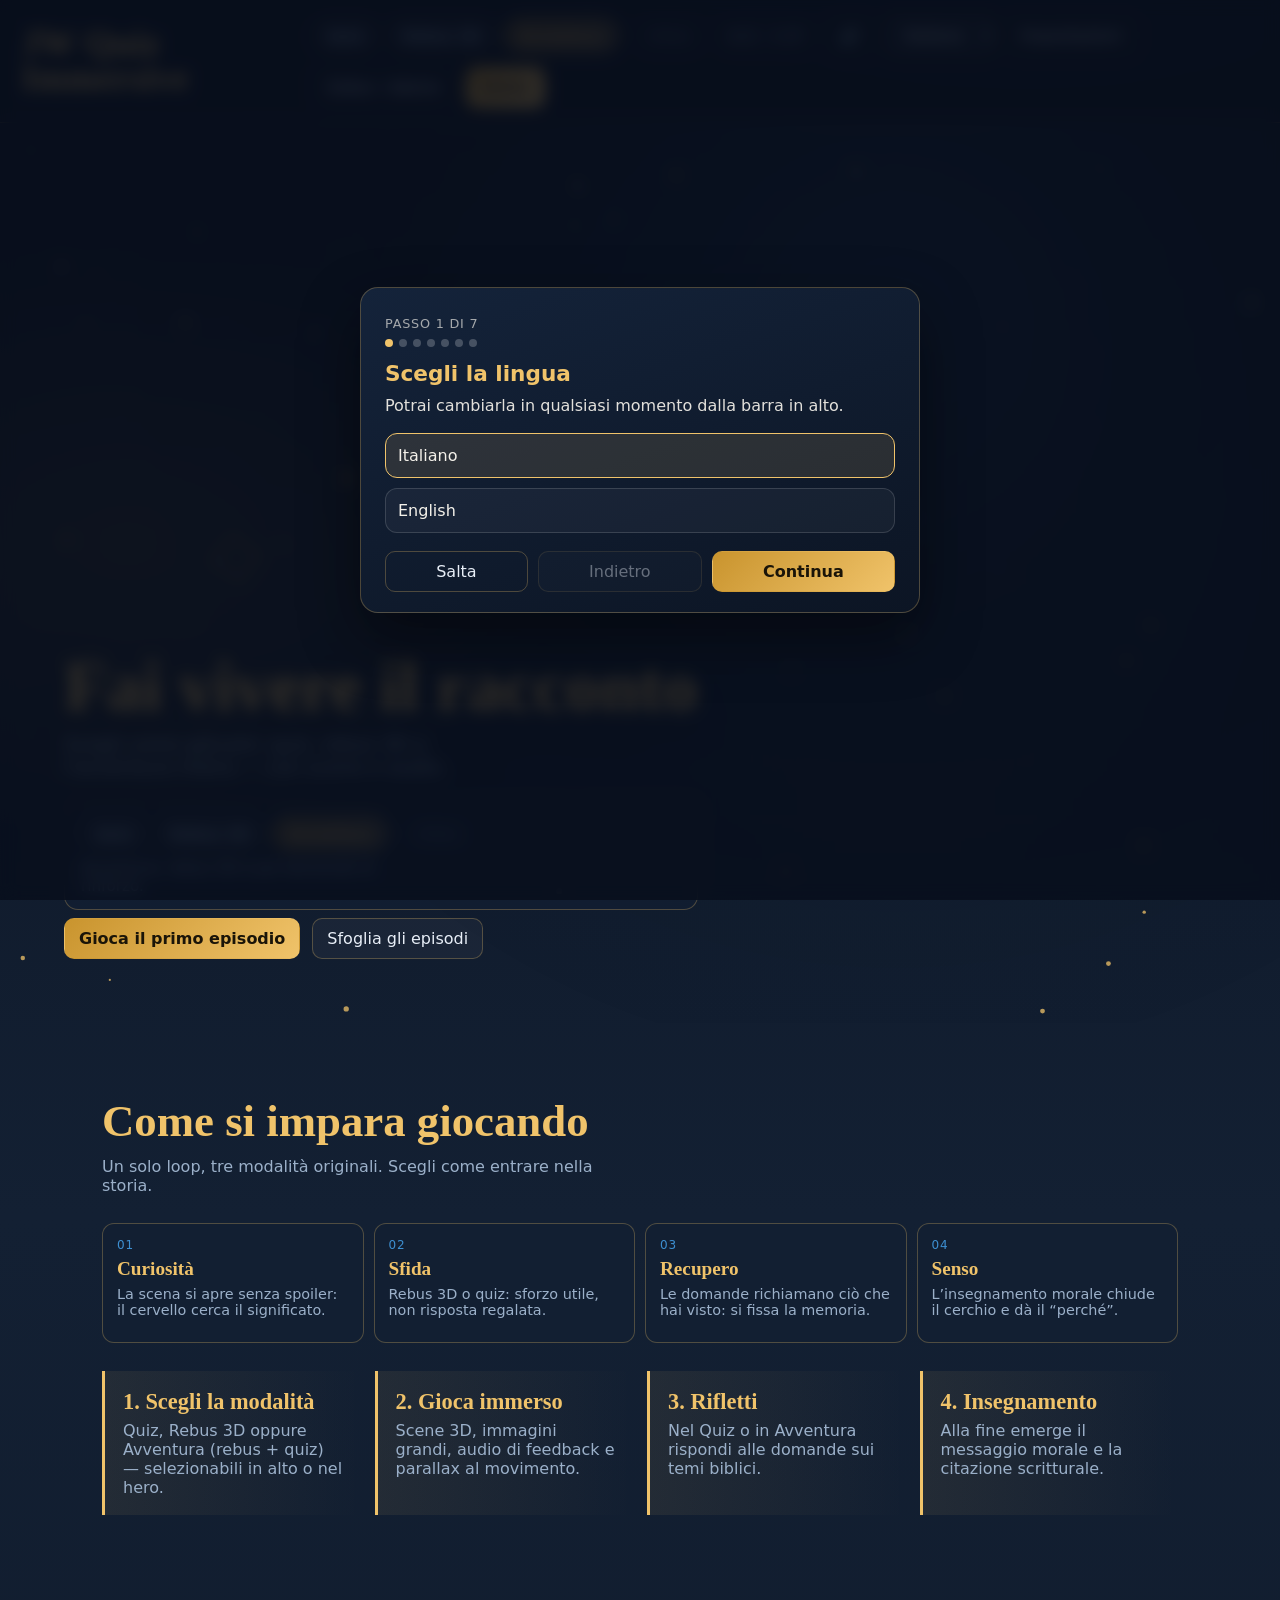
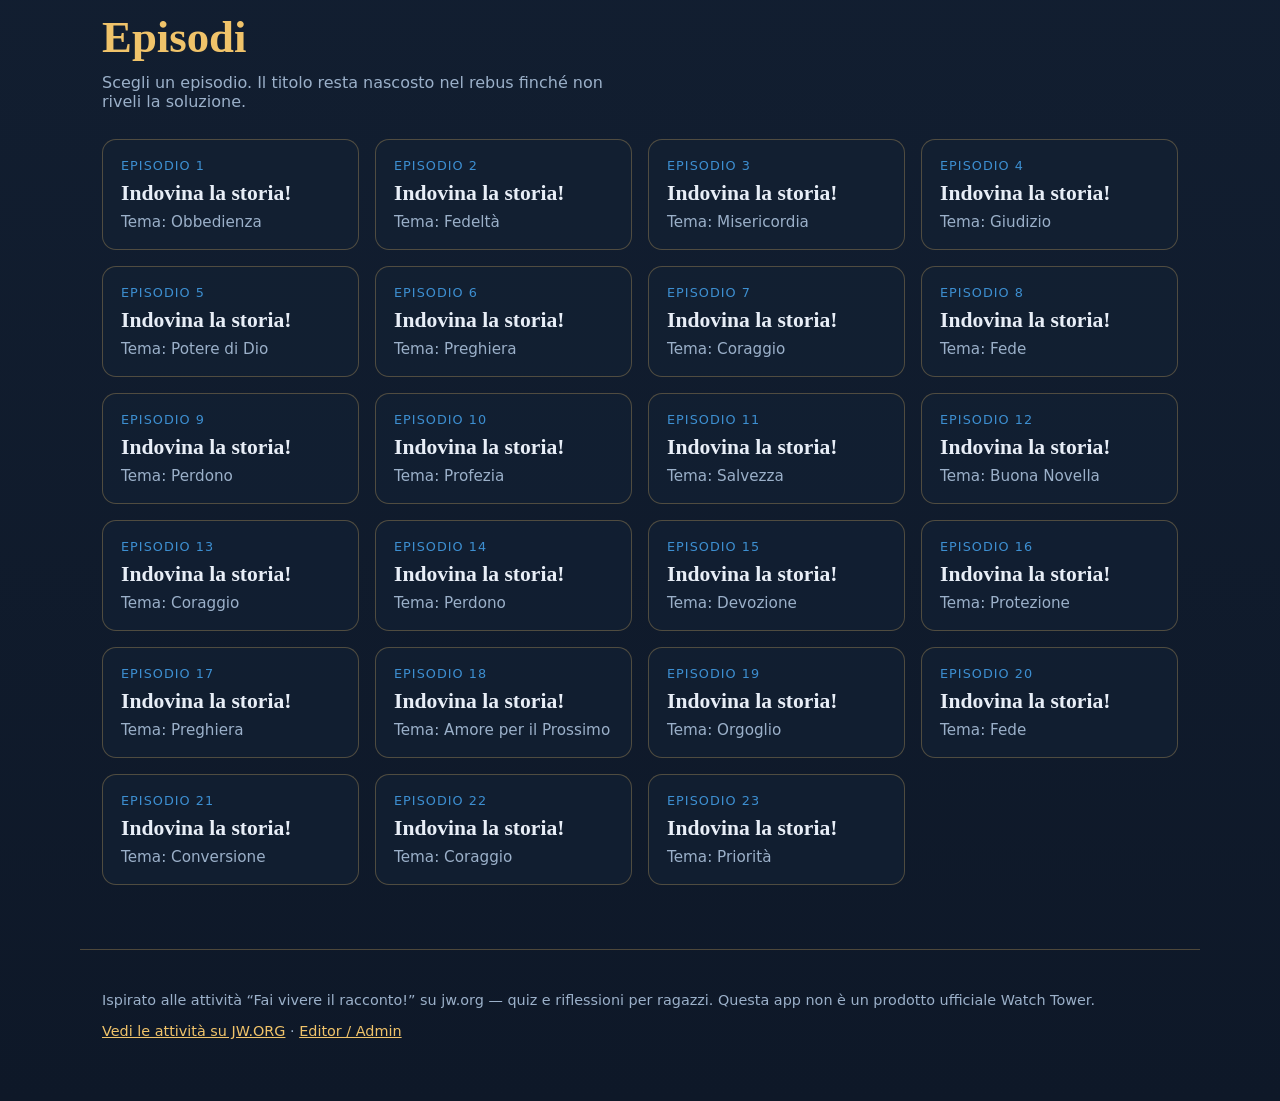
==== commit d6c5f894: "fix: indizio rebus in alto anche su smartphone in orizzontale - le regole della didascalia (sopra la" ====
--- a/webapp/index.html
+++ b/webapp/index.html
@@ -316,7 +316,26 @@
         min-height: auto;
         overflow: visible;
       }
-      /* Mobile: image caption/hint above the grid and pinned to the top of the scroll area. */
+      .rebus-act.is-fallback #rebusFallback {
+        position: relative;
+        top: auto; right: auto; bottom: auto; left: auto;
+        width: 100%;
+        height: auto;
+        overflow: visible;
+      }
+      .theater-stage.is-rebus {
+        overflow: auto;
+        align-items: start;
+      }
+      .theater {
+        grid-template-rows: auto minmax(0, 1fr) auto;
+        overflow: hidden;
+      }
+      .theater-footer { background: rgba(8, 12, 20, 0.96); }
+    }
+    /* Phones (portrait, or landscape with a short viewport): image caption/hint above the
+       grid and pinned to the top of the scroll area. Keep in sync with PHONE_LAYOUT_MQ. */
+    @media (max-width: 719px), (max-height: 500px) and (orientation: landscape) {
       .rebus-act { grid-template-rows: auto auto minmax(220px, 1fr) auto auto; }
       .rebus-act > .act { order: 0; }
       .rebus-act > .rebus-caption {
@@ -332,22 +351,10 @@
       .rebus-act > .rebus-viewport { order: 2; }
       .rebus-act > .rebus-toolbar { order: 3; }
       .rebus-act > .rebus-solution { order: 4; }
-      .rebus-act.is-fallback #rebusFallback {
-        position: relative;
-        top: auto; right: auto; bottom: auto; left: auto;
-        width: 100%;
-        height: auto;
-        overflow: visible;
-      }
-      .theater-stage.is-rebus {
-        overflow: auto;
-        align-items: start;
-      }
-      .theater {
-        grid-template-rows: auto minmax(0, 1fr) auto;
-        overflow: hidden;
-      }
-      .theater-footer { background: rgba(8, 12, 20, 0.96); }
+    }
+    /* Landscape phone: let the act grow so the sticky caption stays pinned while the stage scrolls. */
+    @media (max-height: 500px) and (orientation: landscape) {
+      .rebus-act { height: auto; min-height: 0; }
     }
     .rebus-card {
       min-width: 0;
@@ -2412,6 +2419,9 @@
       }
     }
 
+    // Phone layout (portrait, or short landscape): same query as the CSS caption block.
+    const PHONE_LAYOUT_MQ = "(max-width: 719px), (max-height: 500px) and (orientation: landscape)";
+
     function openRebusFocus(src, label) {
       const dlg = document.getElementById("rebusFocus");
       const img = document.getElementById("rebusFocusImg");
@@ -2446,7 +2456,7 @@
         card.appendChild(img);
         card.addEventListener("click", () => {
           onRebusSlotClick(i);
-          if (window.matchMedia("(max-width: 719px)").matches) {
+          if (window.matchMedia(PHONE_LAYOUT_MQ).matches) {
             openRebusFocus(img.currentSrc || img.src, card.getAttribute("aria-label"));
           }
         });
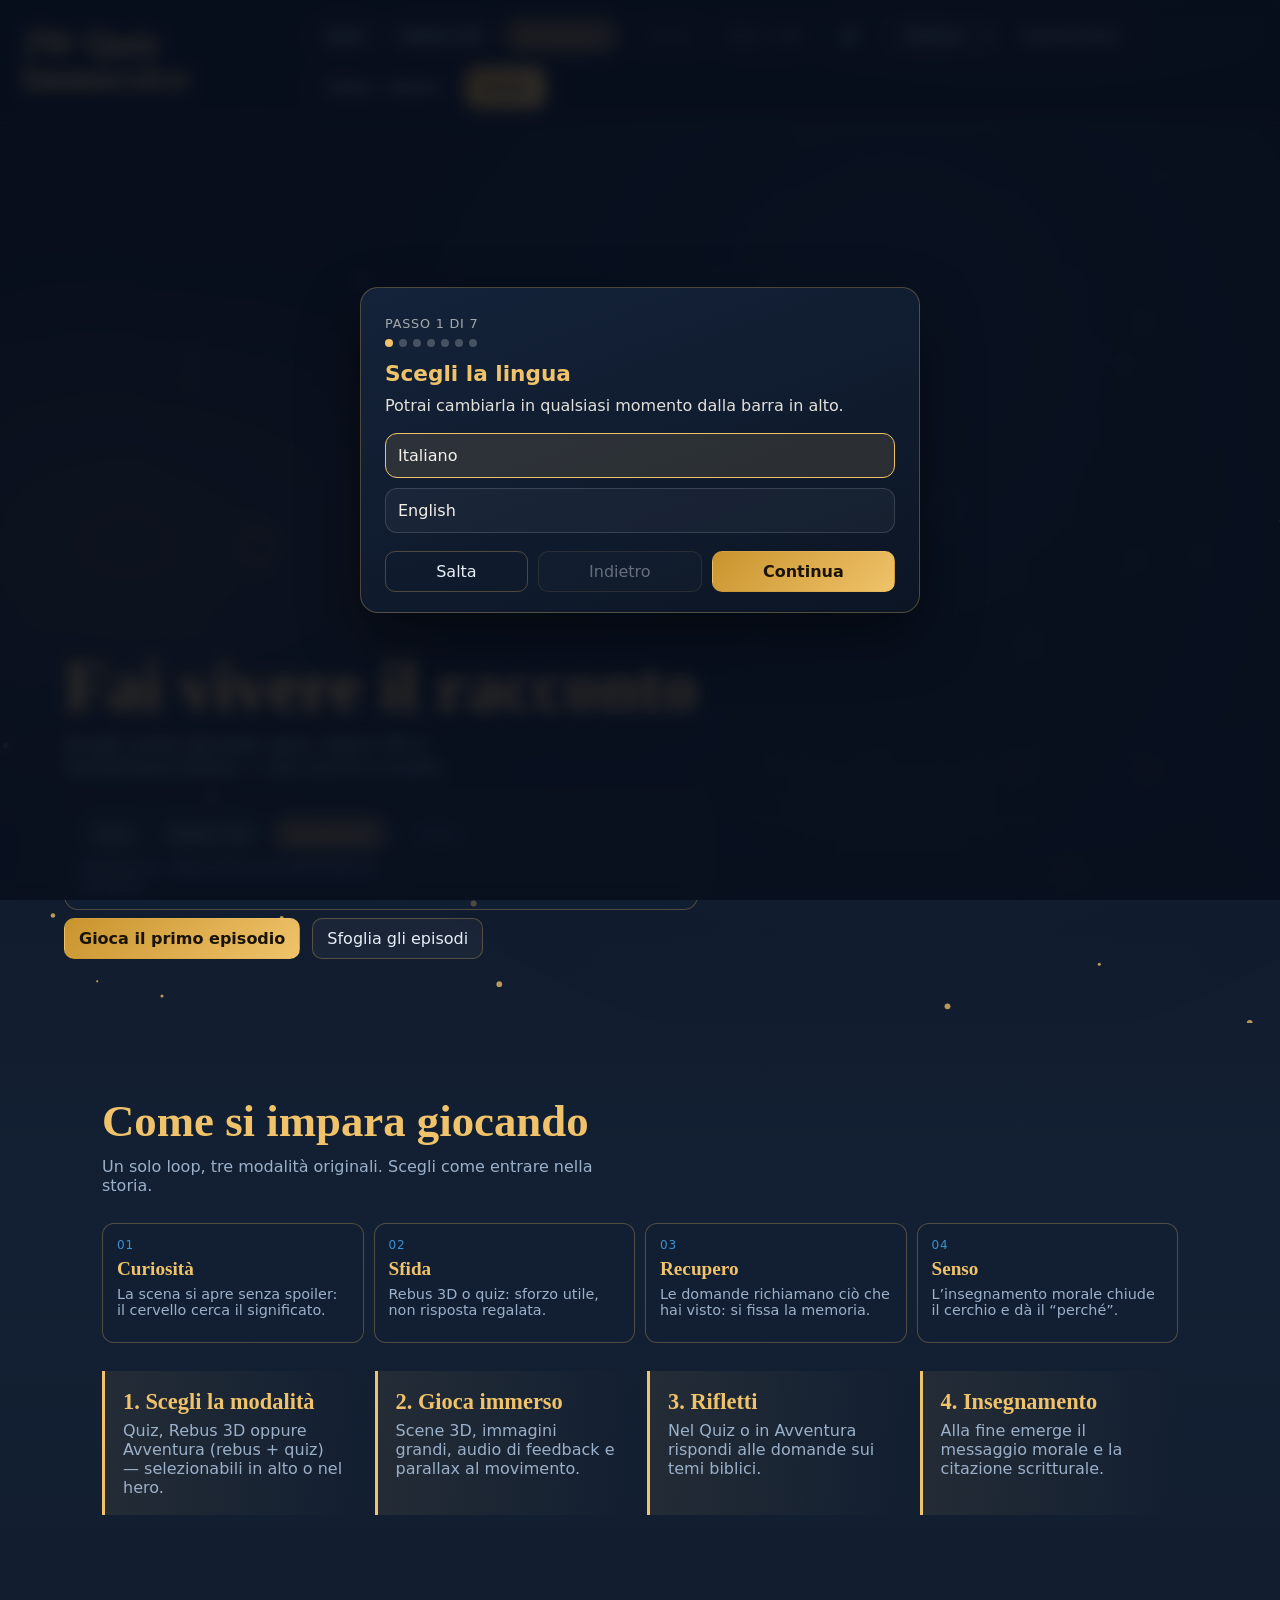
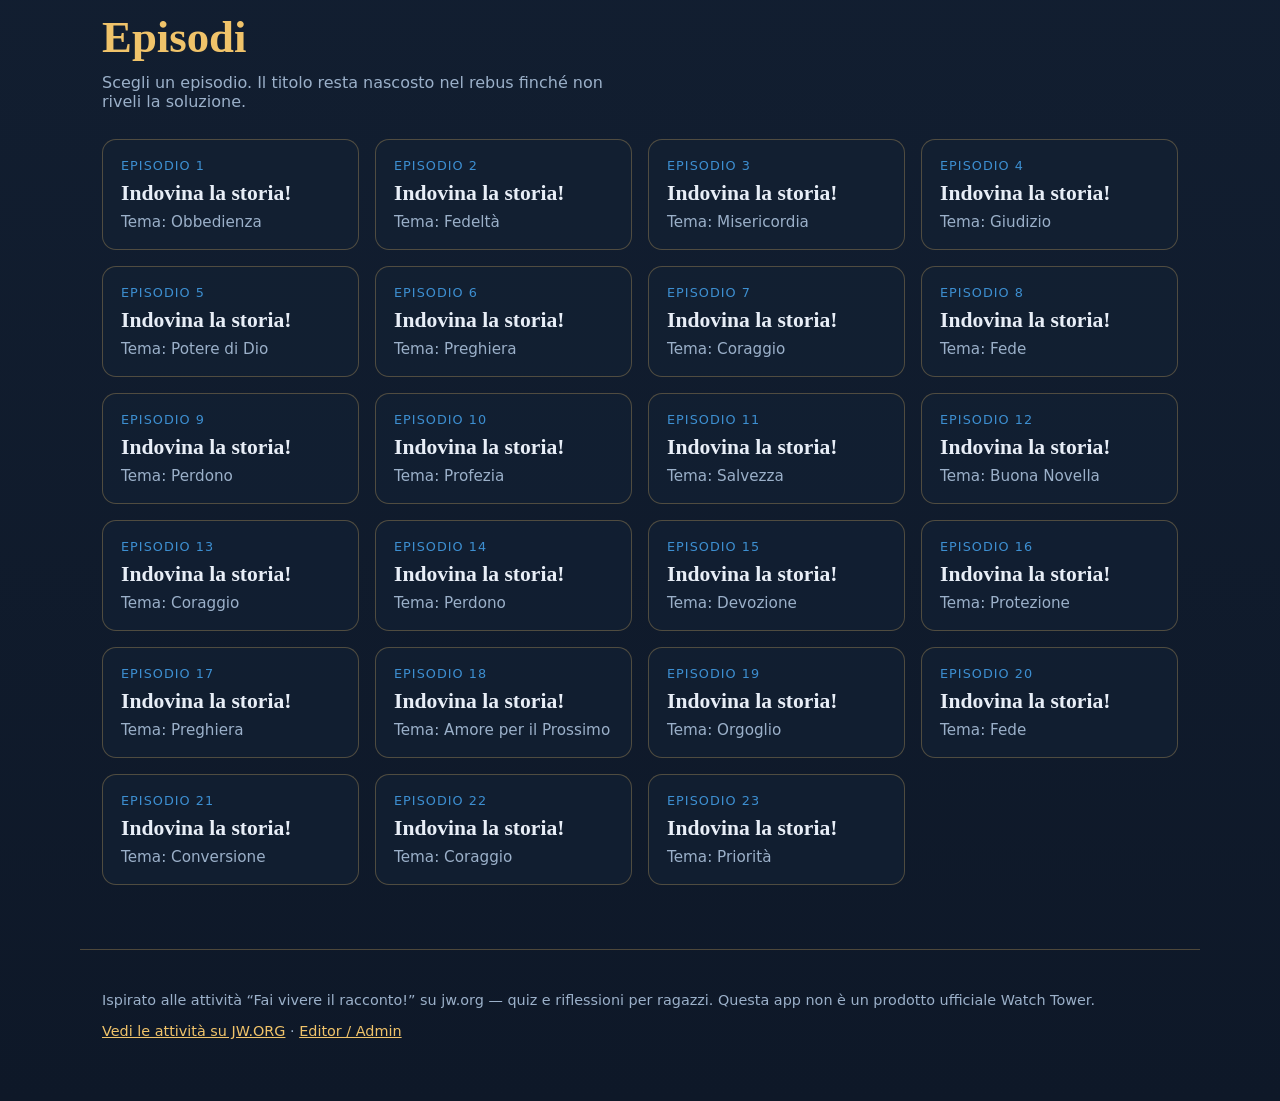
==== commit 9baca165: "fix: indizio del dialog ingrandito in alto anche alla prima apertura - su telefono il dialog rebus-f" ====
--- a/webapp/index.html
+++ b/webapp/index.html
@@ -351,6 +351,8 @@
       .rebus-act > .rebus-viewport { order: 2; }
       .rebus-act > .rebus-toolbar { order: 3; }
       .rebus-act > .rebus-solution { order: 4; }
+      /* Enlarged clue: anchored to the top so the hint is readable before the image finishes loading. */
+      .rebus-focus { margin: 12px auto auto; max-height: calc(100% - 24px); overflow: auto; }
     }
     /* Landscape phone: let the act grow so the sticky caption stays pinned while the stage scrolls. */
     @media (max-height: 500px) and (orientation: landscape) {
